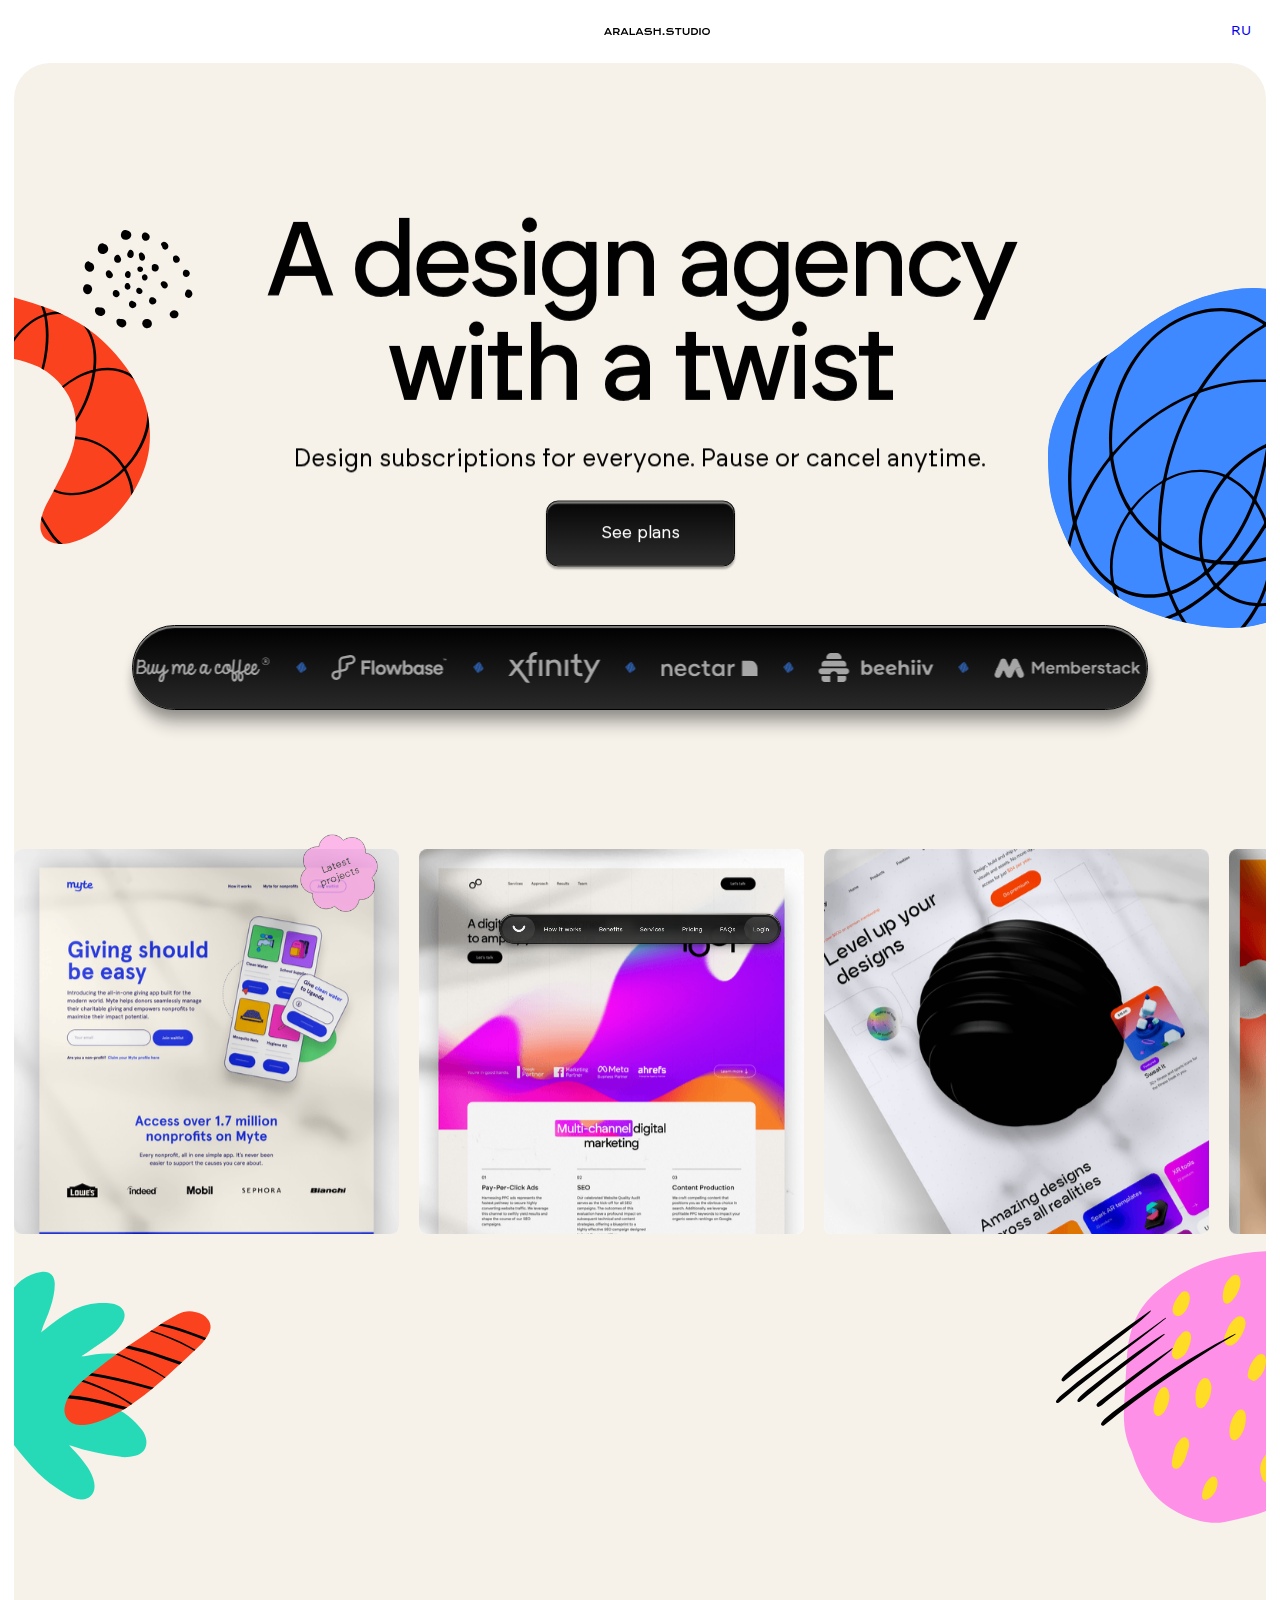
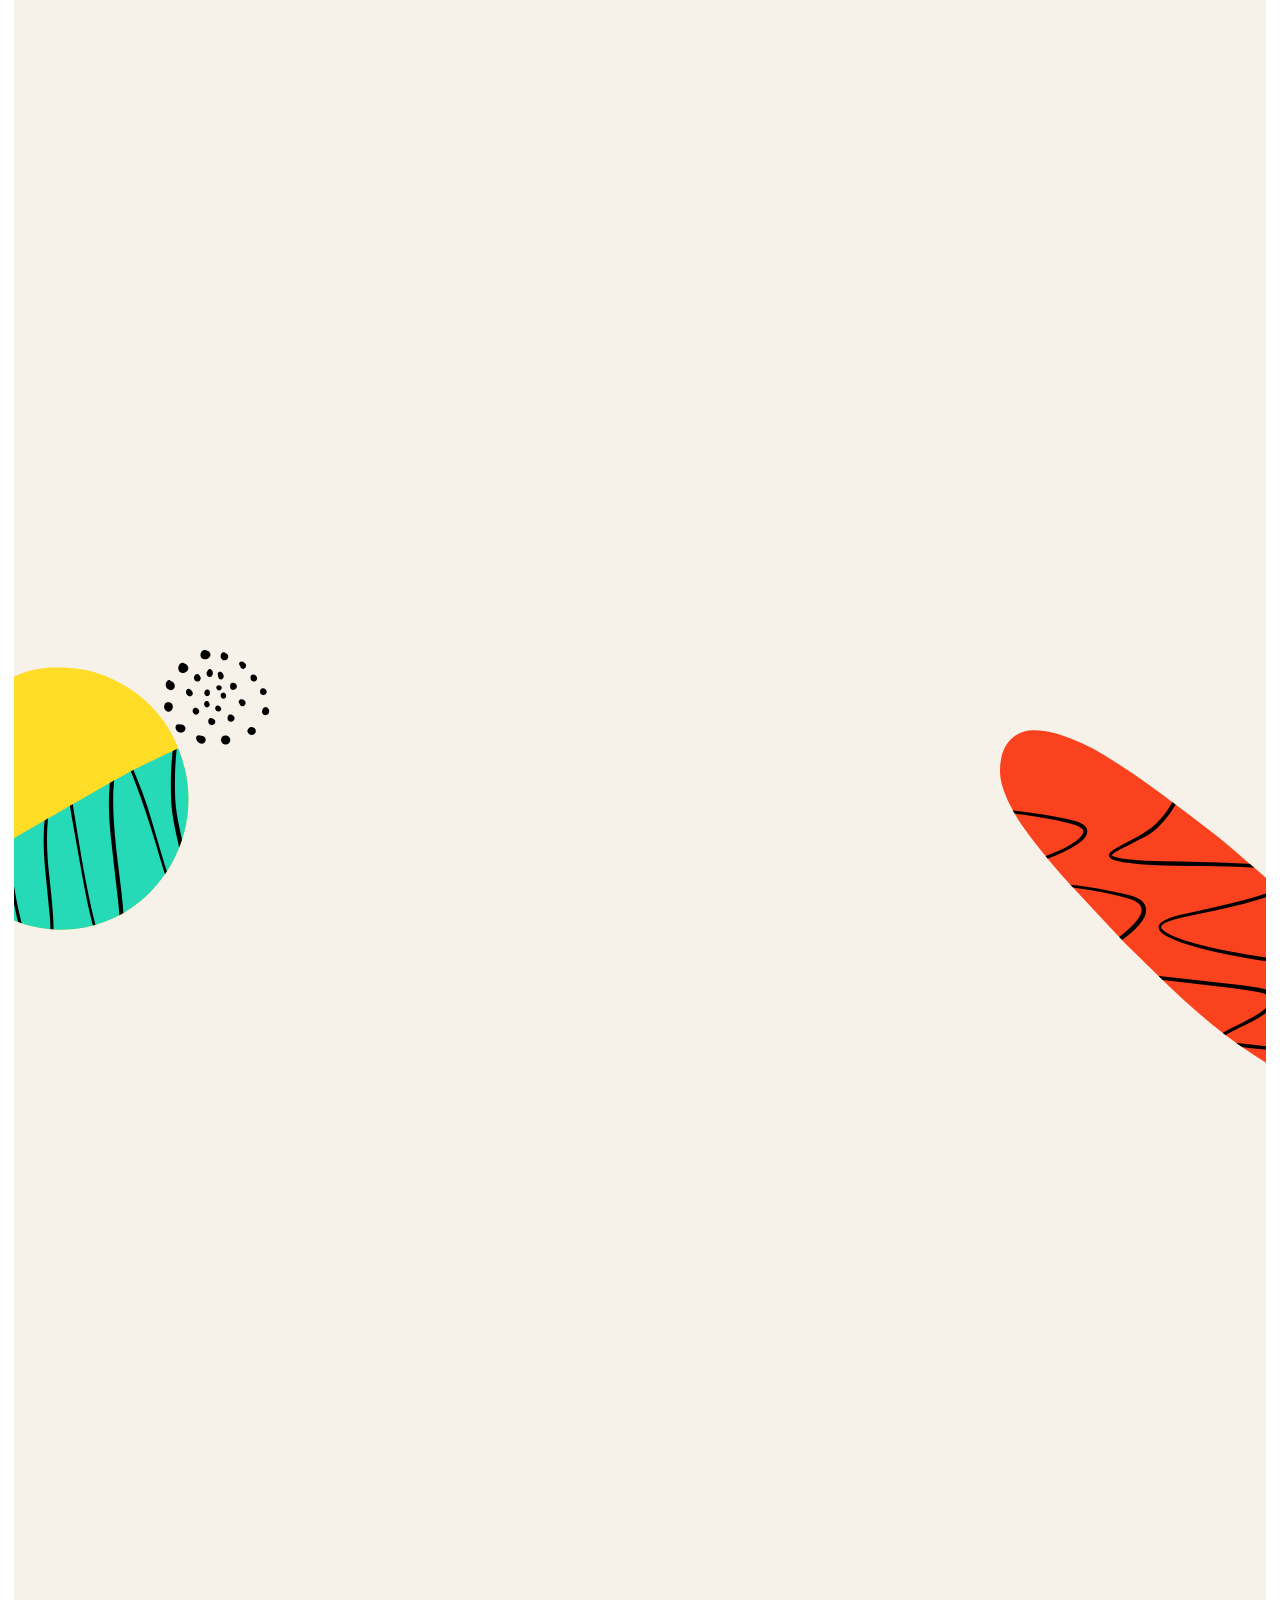
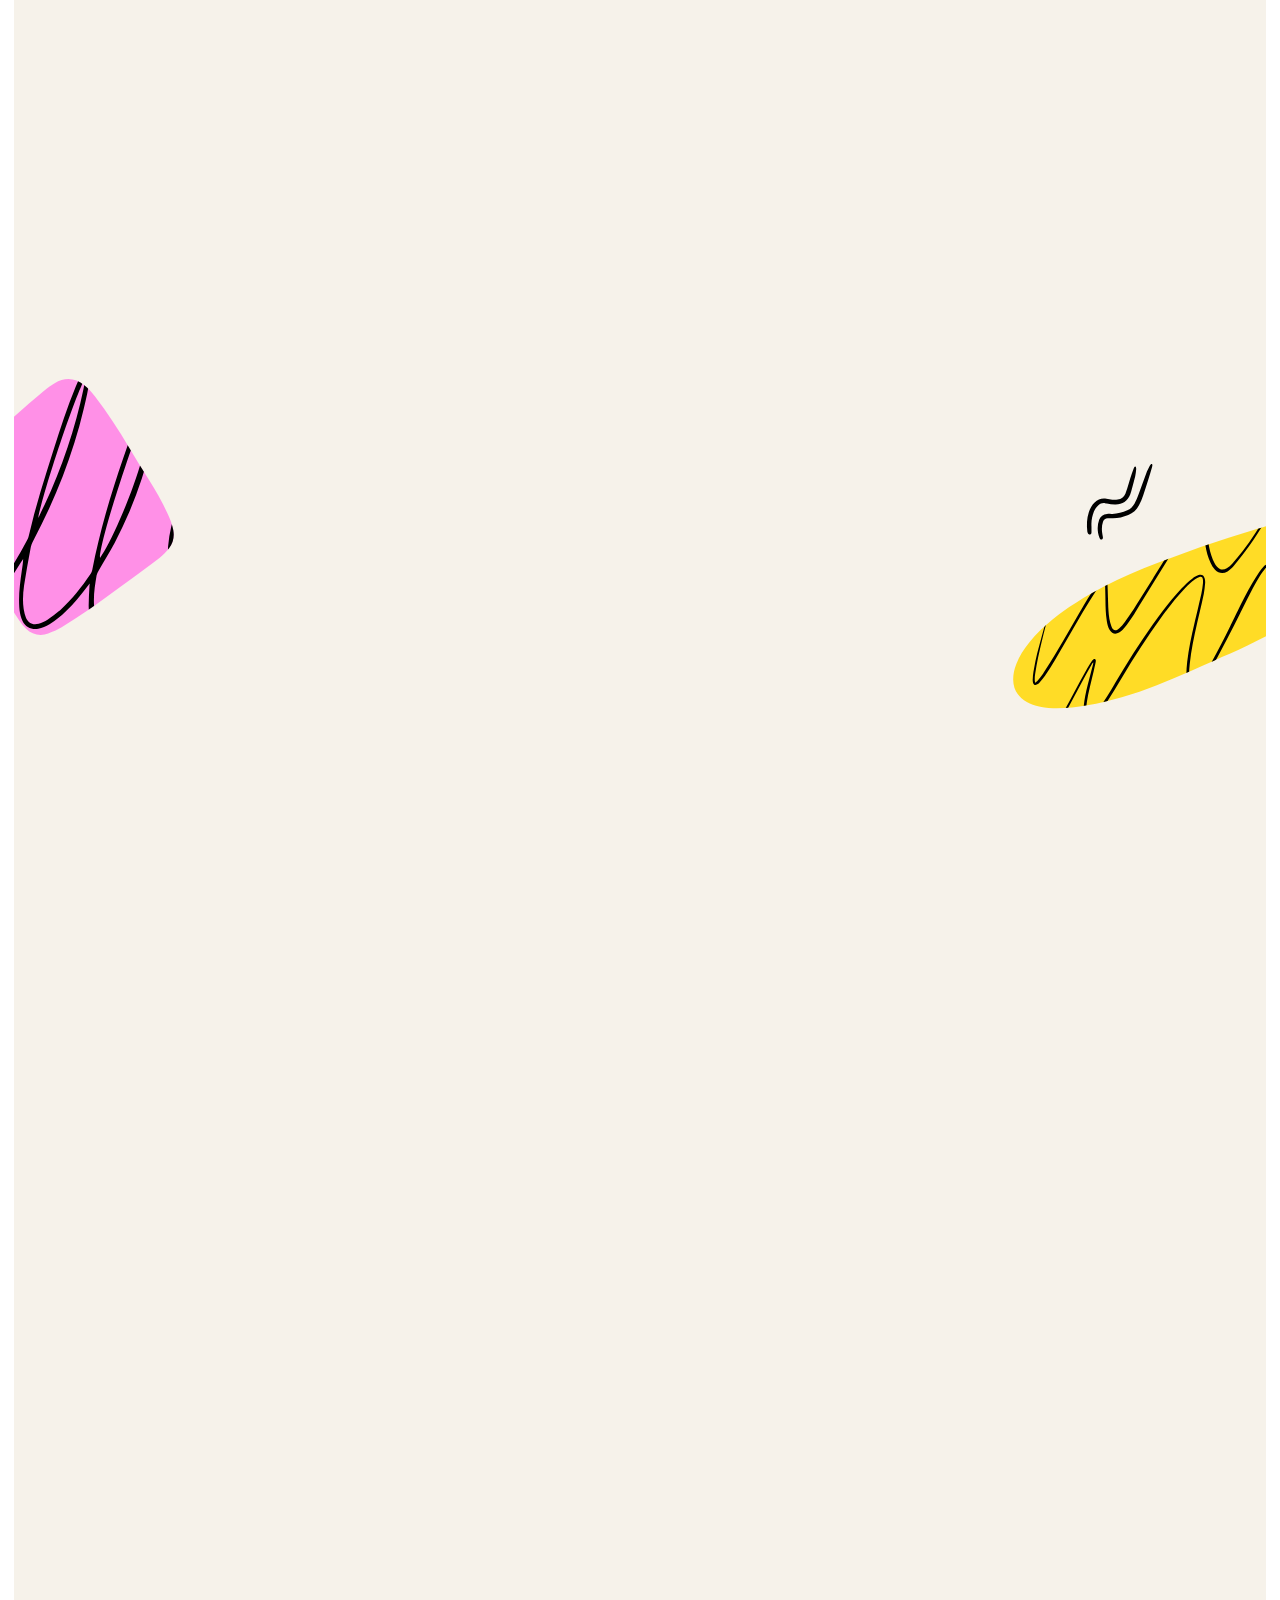
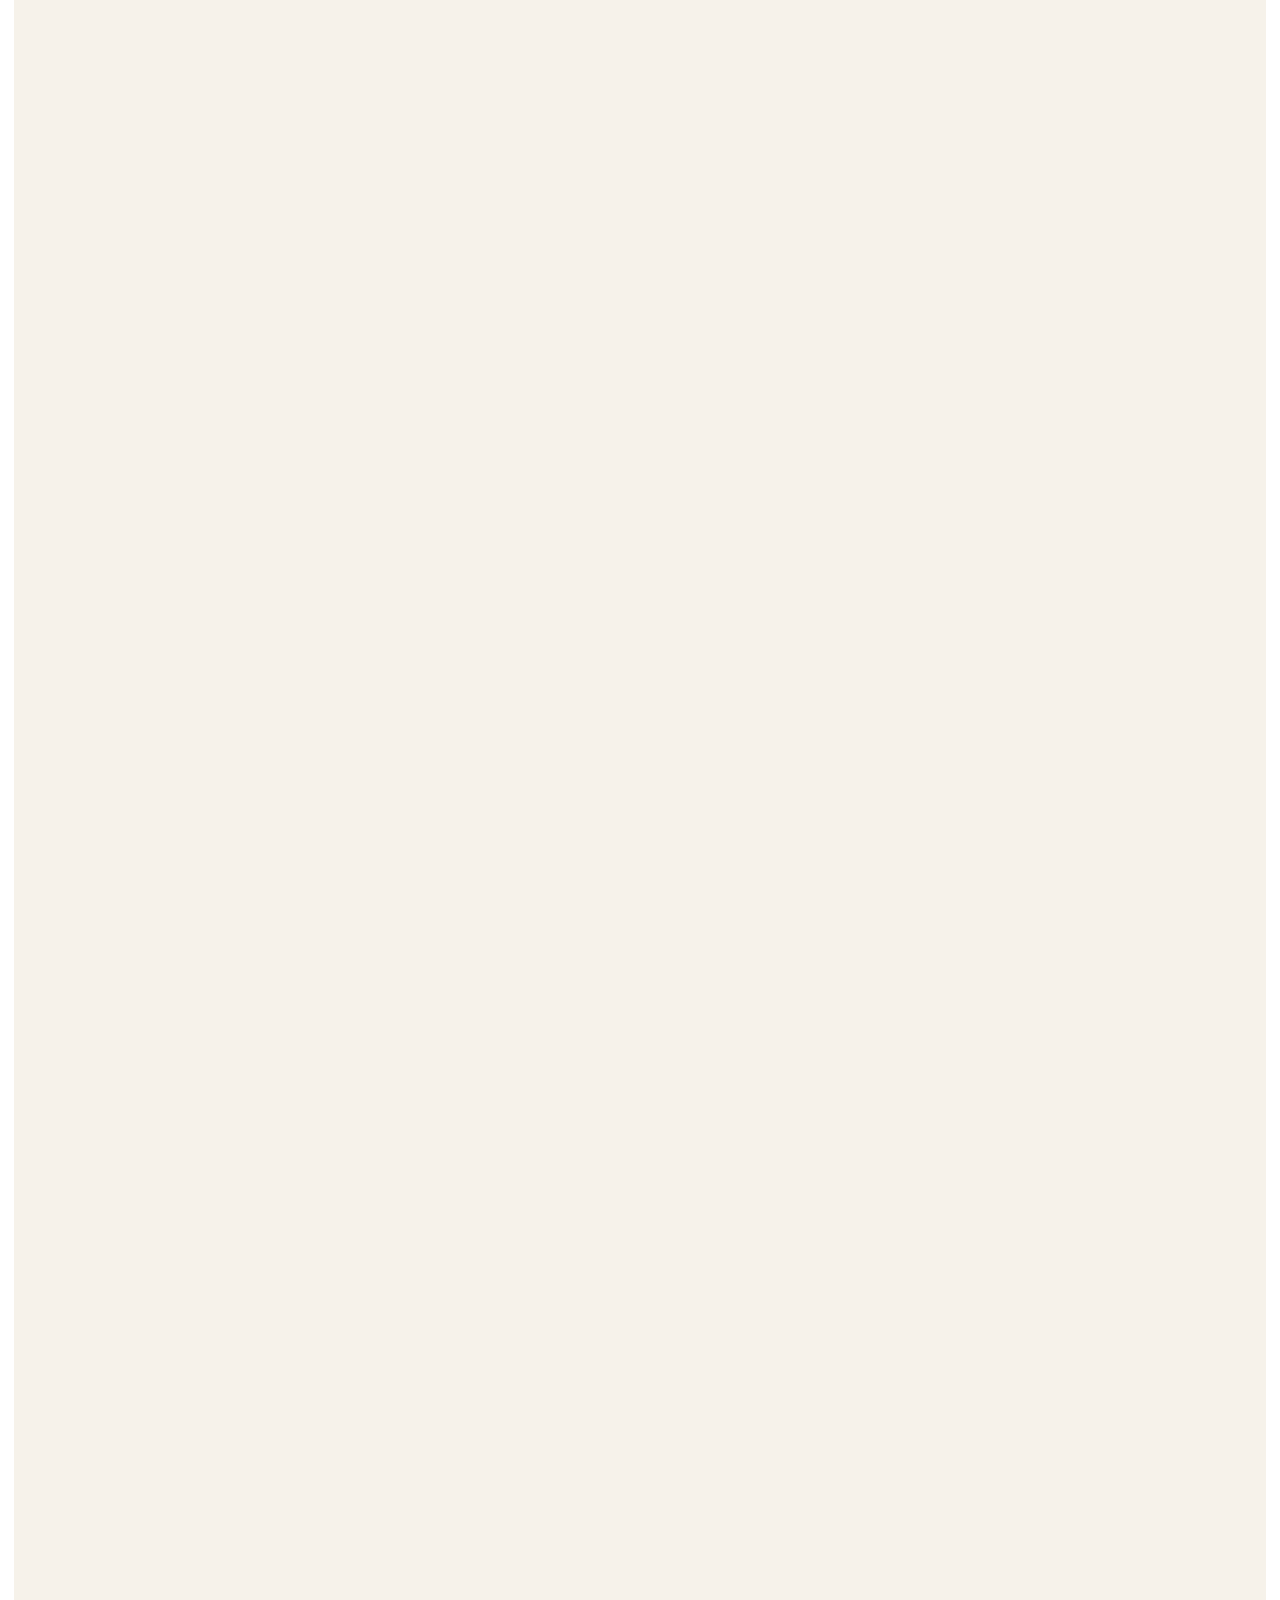
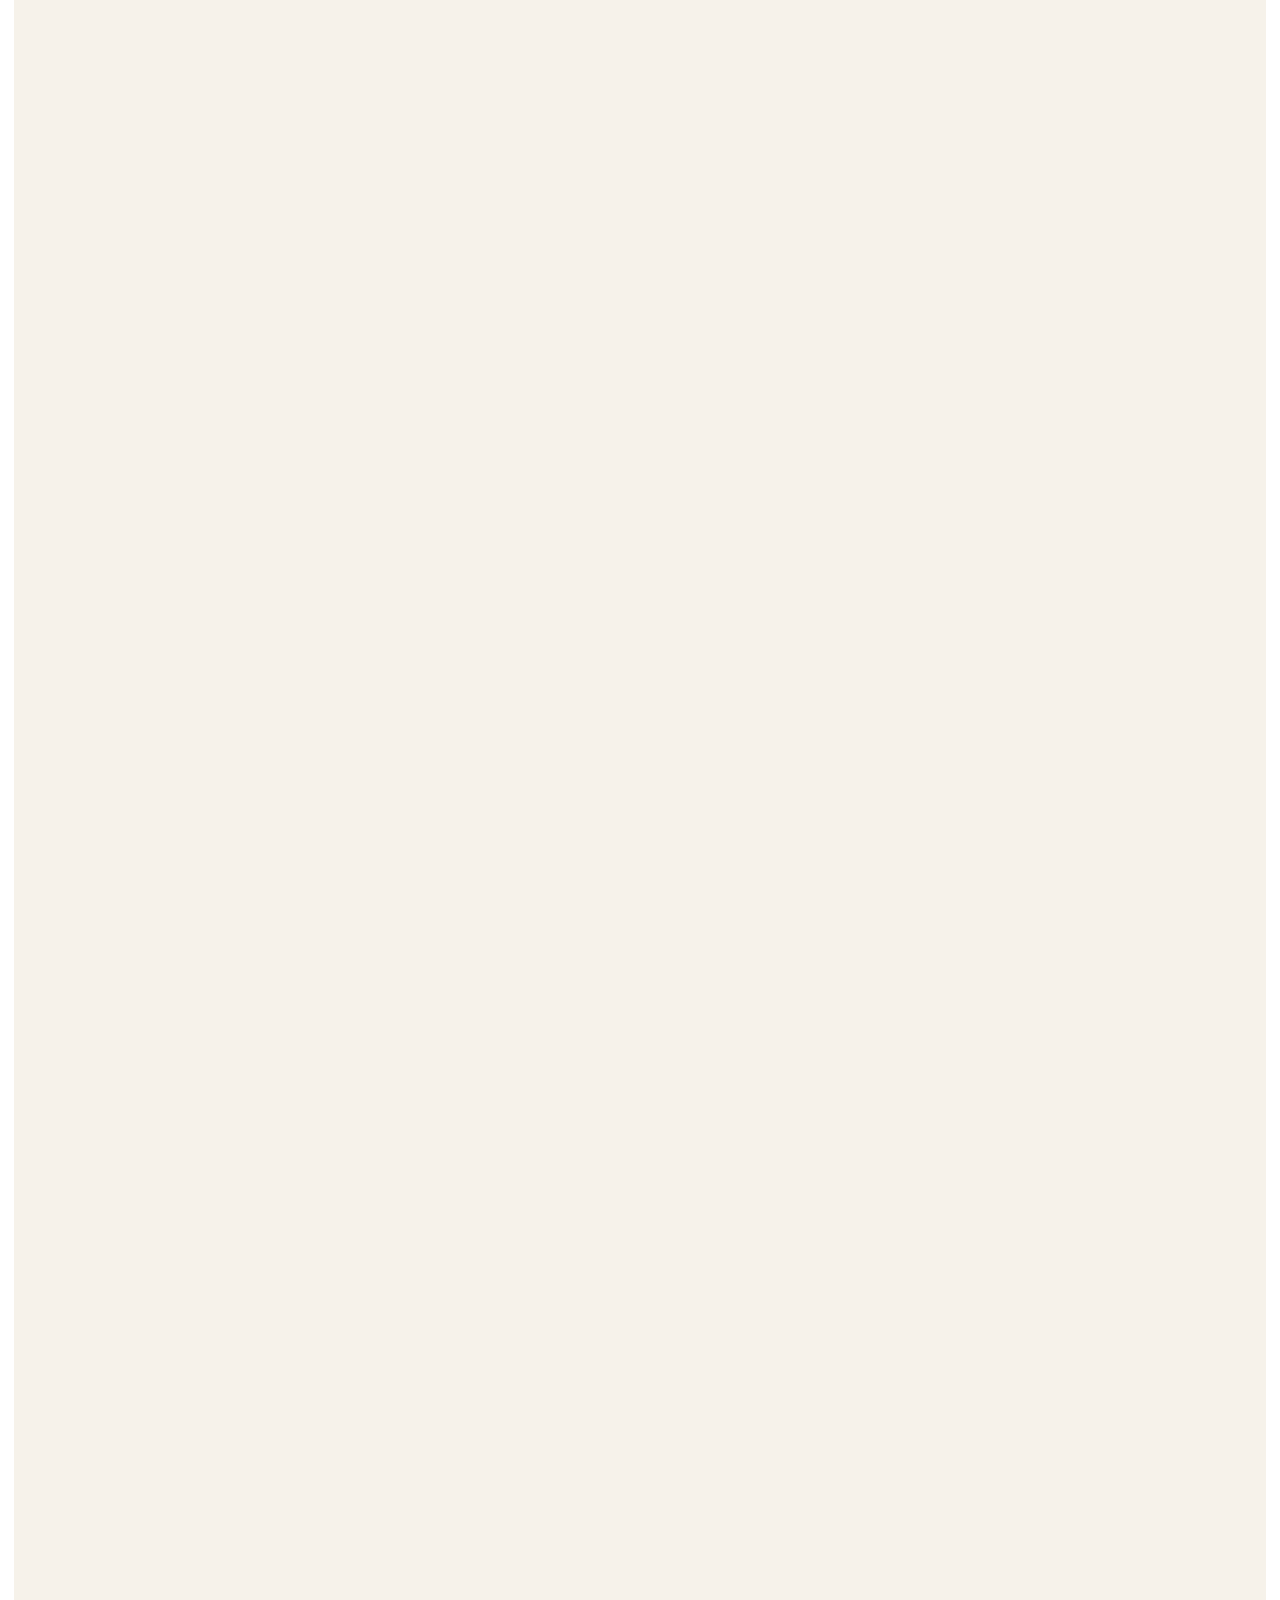
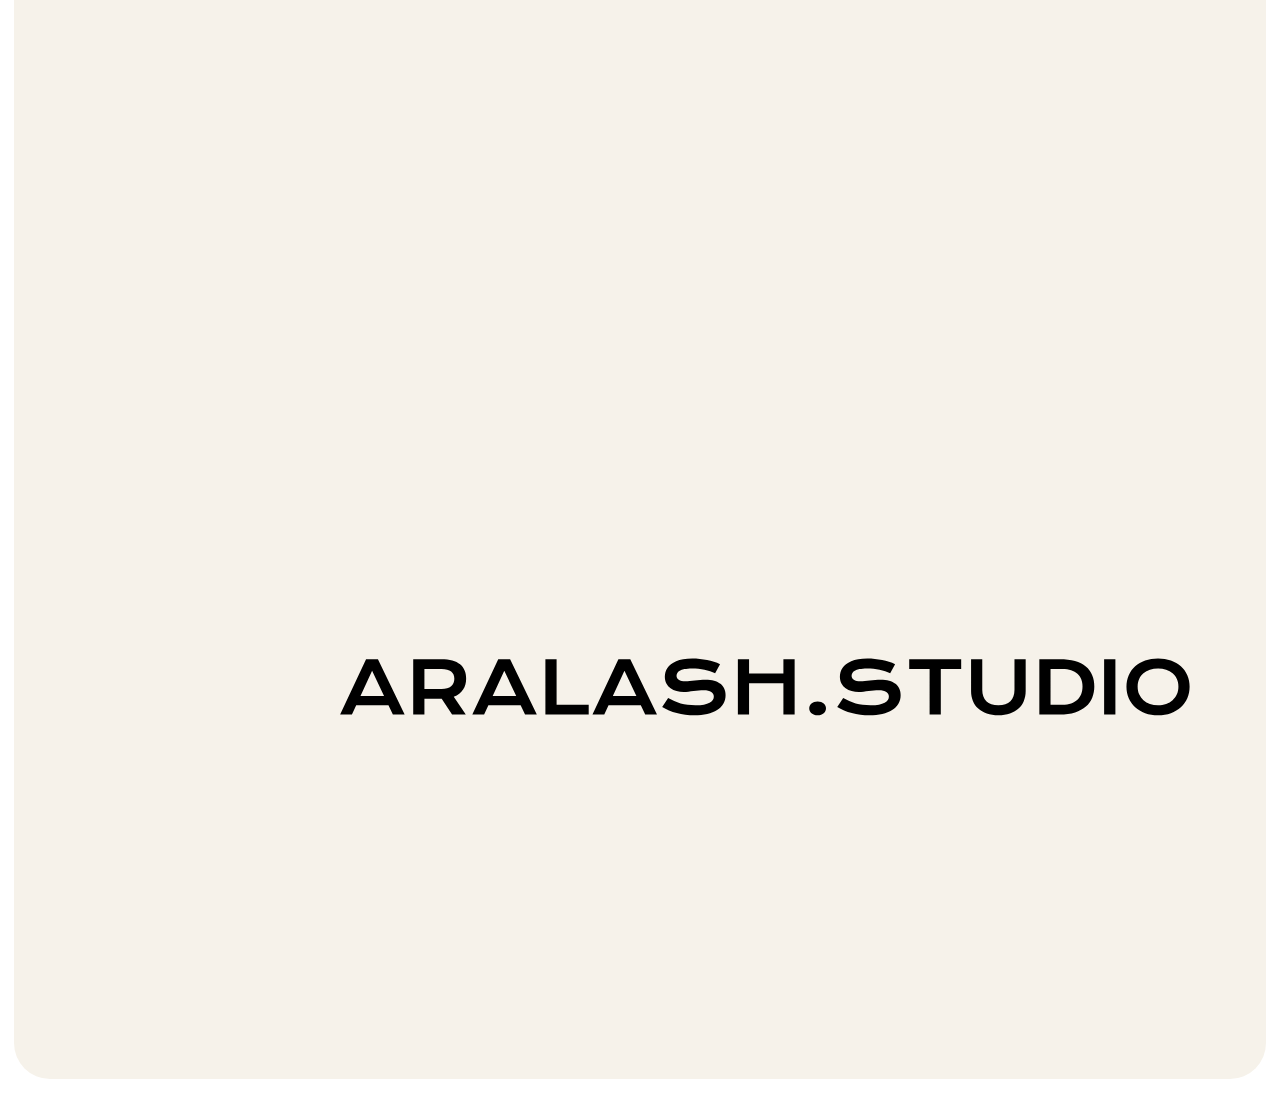
==== index.htm @ 88faecb3 "first commit" ====
﻿<!DOCTYPE html><!-- Last Published: Mon May 06 2024 17:20:41 GMT+0000 (Coordinated Universal Time) -->
<html data-wf-domain="" data-wf-page="65da23fdb371c78225345308" data-wf-site="5837424ae11409586f837994">

<head>
  <meta charset="utf-8">
  <title>Aralash.studio - Design as a Subscription</title>
  <meta content="The #1 design subscription service for agencies, startups, and entrepreneurs." name="description">
  <meta content="Aralash.studio - Unlimited Design &amp; Revisions" property="og:title">
  <meta content="The #1 unlimited product design subscription service for agencies, startups, and entrepreneurs."
    property="og:description">
  <meta
    content="https://assets-global.website-files.com/5837424ae11409586f837994/61202d82c8b80c726b521a34_Frame%2012.png"
    property="og:image">
  <meta content="Aralash.studio - Unlimited Design &amp; Revisions" property="twitter:title">
  <meta content="The #1 unlimited product design subscription service for agencies, startups, and entrepreneurs."
    property="twitter:description">
  <meta
    content="https://assets-global.website-files.com/5837424ae11409586f837994/61202d82c8b80c726b521a34_Frame%2012.png"
    property="twitter:image">
  <meta property="og:type" content="website">
  <meta content="summary_large_image" name="twitter:card">
  <meta content="width=device-width, initial-scale=1" name="viewport">
  <link href="5837424ae11409586f837994/css/designjoy.8a0095801.min.css" rel="stylesheet" type="text/css">
  <script
    type="text/javascript">!function (o, c) { var n = c.documentElement, t = " w-mod-"; n.className += t + "js", ("ontouchstart" in o || o.DocumentTouch && c instanceof DocumentTouch) && (n.className += t + "touch") }(window, document);</script>
  <link href="5837424ae11409586f837994/5e2fb217d4837e75854462c9_Small.png" rel="shortcut icon" type="image/x-icon">
  <link href="5837424ae11409586f837994/5e2fb219ca409a4a31ab607d_large.png" rel="apple-touch-icon">

  <script
    type="text/javascript">window.dataLayer = window.dataLayer || []; function gtag() { dataLayer.push(arguments); } gtag('js', new Date()); gtag('config', 'UA-74383838-1', { 'anonymize_ip': false });</script>
  <!-- Finsweet Cookie Consent -->
  <script async="" src="npm/%40finsweet/cookie-consent%401/fs-cc.js" fs-cc-mode="opt-in"></script>

  <!-- Please go to https://cookie-consent.finsweet.com/ for full setup instructions -->





  <style>
    .class-name {
      -webkit-appearance: none;
      -moz-appearance: none;
      appearance: none;
    }
  </style>



  <!-- Memberstack -->
  <script src="static/memberstack.js" data-memberstack-id="3975ff834033ff0cc12c91f6a288ec41"></script>





 

  <style>
    body {
      overflow-x: hidden;
    }
  </style>


  <script src="ajax/libs/jquery/2.1.4/jquery.min.js"></script>


  <script>

    $.noConflict();
    jQuery(document).ready(function ($) {
      $.typer.options.highlightColor = 'rgba(9,127,255,100)';
      $.typer.options.typerOrder = 'sequential';
      $('[data-typer-targets]').typer();


    });

  </script>

  <link href="assets/external/widget.css" rel="stylesheet">
  <script src="assets/external/widget.js" type="text/javascript"></script>
  <!-- Calendly link widget end -->


</head>

<body class="body">
  <div class="floating-nav">
    <div class="div-block-17">
      <div data-animation="default" class="navbar-2 w-nav" data-easing2="ease" data-easing="ease" data-collapse="medium"
        style="opacity:0" data-w-id="0666e8b8-d79e-edc1-51e9-c5e487526a92" role="banner" data-duration="400">
        <nav role="navigation" class="nav-menu-2 w-nav-menu"><a href="#hero"
            class="floating-nav__link arrow w-nav-link"></a><a href="#hiw" class="floating-nav__link w-nav-link">How it
            works</a><a href="#benefits" class="floating-nav__link w-nav-link">Benefits</a><a href="#services"
            class="floating-nav__link w-nav-link">Services</a><a href="#plans"
            class="floating-nav__link w-nav-link">Pricing</a><a href="#faq"
            class="floating-nav__link w-nav-link">FAQs</a><a
            href="https://billing.stripe.com/p/login/14keXT4Qa8wh5k4dQQ" ms-hide-element="true"
            class="floating-nav__link login w-nav-link">Login</a></nav>
        <div class="w-nav-button">
          <div class="w-icon-nav-menu"></div>
        </div>
      </div>
    </div>
  </div>
  <div class="top-nav"><a href="#" class="nav__logo-wrapper w-inline-block">
      <div data-w-id="ef0dce1b-82c1-bc77-712b-47900aaaa1ab" data-is-ix2-target="1" class="lottie-animation-4"
        data-animation-type="lottie"
        data-src="https://assets-global.website-files.com/5837424ae11409586f837994/65df60bd9c030c56a272ea68_Comp%201%20(1).json"
        data-loop="0" data-direction="1" data-autoplay="0" data-renderer="svg"
        data-default-duration="0.8341674668578307" data-duration="0"></div><img
        src="5837424ae11409586f837994/660b1df31b8f4a633f003957_Group%201171274458.svg" loading="lazy" alt=""
        class="image-84">
    </a>  <a class="lang" href="/index_ru.htm">RU</a></div>
  <div class="site-wrapper">
    <div class="inner-frame">
      <div id="hero" class="hero">
        <div class="container">
          <div class="hero__wrapper">
            <h1 data-w-id="8d8766e3-2749-093c-6cdd-8c088828d5f8" style="opacity:0" class="heading-5">A design agency
              with a twist</h1>
            <p data-w-id="c50a6184-8e34-64d9-e902-7e44828e6215" style="opacity:0" class="inline">Design subscriptions
              for everyone. <span class="text-span-2">Pause or cancel anytime.</span></p>
            <div class="button__wrapper"><a href="#plans" data-w-id="c6288447-6c4a-d637-39e8-3980fec408ae"
                style="opacity:0" class="button w-inline-block">
                <div>See plans</div>
              </a></div>
            <div data-w-id="f8b46005-0252-910f-0790-c51ccade384b" style="opacity:0" class="available-component">
              <div class="lottie-animation" data-w-id="316837f8-528a-b56f-48e4-3137d46769ff"
                data-animation-type="lottie"
                data-src="https://assets-global.website-files.com/5837424ae11409586f837994/65dcbd9d163b3fb9f534e99d_8C5oW45T3h.json"
                data-loop="1" data-direction="1" data-autoplay="1" data-is-ix2-target="0" data-renderer="svg"
                data-default-duration="1.8333333333333333" data-duration="1.8333333333333333"></div>
              <p class="small-print">Available now</p>
            </div>
          </div>
        </div><img src="5837424ae11409586f837994/65da64662ed568152b486d2d_25.svg" loading="lazy"
          data-w-id="b6b533bd-6d39-1760-75b0-7dddde4807d0" alt="" class="hero__shape-1"><img
          src="5837424ae11409586f837994/65da646706ce29b68e68850c_Group%2075.svg" loading="lazy"
          data-w-id="7cf09021-c425-283c-6217-b3640a03411f" alt="" class="hero__shape-2">
        <div class="section--logo-marquee">
          <div data-w-id="0019d883-cf8f-a8a3-c6d3-ee9730fe4092"
            style="-webkit-transform:translate3d(0, 0, 0) scale3d(0.4, 1, 1) rotateX(0) rotateY(0) rotateZ(0) skew(0, 0);-moz-transform:translate3d(0, 0, 0) scale3d(0.4, 1, 1) rotateX(0) rotateY(0) rotateZ(0) skew(0, 0);-ms-transform:translate3d(0, 0, 0) scale3d(0.4, 1, 1) rotateX(0) rotateY(0) rotateZ(0) skew(0, 0);transform:translate3d(0, 0, 0) scale3d(0.4, 1, 1) rotateX(0) rotateY(0) rotateZ(0) skew(0, 0)"
            class="logo-marquee__wrapper">
            <div data-w-id="1c419609-fde0-97b9-4ccc-0ee1e9d92489" style="opacity:0" class="marquee__inner">
              <div class="marquee__element">
                <div class="marquee__logo"><img
                    src="5837424ae11409586f837994/6626d7452804ebdcd7973f3a_bmc-brand-logo%201.svg" loading="lazy" alt=""
                    class="astro"></div><img src="5837424ae11409586f837994/65dbefb4433c528b462fbcba_60.svg"
                  loading="lazy" alt="" class="image-69">
                <div class="marquee__logo"><img
                    src="5837424ae11409586f837994/6203171c4b8b7f1141d61aaf_6165e962d62dea1088533161_Dark%20Logo%20SVG%201.svg"
                    loading="lazy" alt="" class="flowbase"></div><img
                  src="5837424ae11409586f837994/65dbefb4433c528b462fbcba_60.svg" loading="lazy" alt="" class="image-69">
                <div class="marquee__logo"><img src="5837424ae11409586f837994/6203180d8e14605fb2d2c003_Vector.svg"
                    loading="lazy" alt="" class="xfinity"></div><img
                  src="5837424ae11409586f837994/65dbefb4433c528b462fbcba_60.svg" loading="lazy" alt="" class="image-69">
                <div class="marquee__logo"><img
                    src="5837424ae11409586f837994/620c0b65ac9e342dcd34db83_Nectar-sleep-logo-vector%201.svg"
                    loading="lazy" alt="" class="nector"></div><img
                  src="5837424ae11409586f837994/65dbefb4433c528b462fbcba_60.svg" loading="lazy" alt="" class="image-69">
                <div class="marquee__logo"><img src="5837424ae11409586f837994/6626d74575b15cd43fe731a0_Beehiiv%201.svg"
                    loading="lazy" alt="" class="domatron"></div><img
                  src="5837424ae11409586f837994/65dbefb4433c528b462fbcba_60.svg" loading="lazy" alt="" class="image-69">
                <div class="marquee__logo"><img
                    src="5837424ae11409586f837994/6203171c4b8b7ffb52d61aad_61424b89af08bc0dda064aad_Frame%2051%201.svg"
                    loading="lazy" alt="" class="memberstack"></div><img
                  src="5837424ae11409586f837994/65dbefb4433c528b462fbcba_60.svg" loading="lazy" alt="" class="image-69">
                <div class="marquee__logo"><img
                    src="5837424ae11409586f837994/6203171c4b8b7f102ad61aab_5e1c980f4b6c084724851ee1_cometchat%201%201.svg"
                    loading="lazy" alt="" class="cometchat"></div><img
                  src="5837424ae11409586f837994/65dbefb4433c528b462fbcba_60.svg" loading="lazy" alt="" class="image-69">
              </div>
              <div class="marquee__element">
                <div class="marquee__logo"><img
                    src="5837424ae11409586f837994/6626d7452804ebdcd7973f3a_bmc-brand-logo%201.svg" loading="lazy" alt=""
                    class="astro"></div><img src="5837424ae11409586f837994/65dbefb4433c528b462fbcba_60.svg"
                  loading="lazy" alt="" class="image-69">
                <div class="marquee__logo"><img
                    src="5837424ae11409586f837994/6203171c4b8b7f1141d61aaf_6165e962d62dea1088533161_Dark%20Logo%20SVG%201.svg"
                    loading="lazy" alt="" class="flowbase"></div><img
                  src="5837424ae11409586f837994/65dbefb4433c528b462fbcba_60.svg" loading="lazy" alt="" class="image-69">
                <div class="marquee__logo"><img src="5837424ae11409586f837994/6203180d8e14605fb2d2c003_Vector.svg"
                    loading="lazy" alt="" class="xfinity"></div><img
                  src="5837424ae11409586f837994/65dbefb4433c528b462fbcba_60.svg" loading="lazy" alt="" class="image-69">
                <div class="marquee__logo"><img
                    src="5837424ae11409586f837994/620c0b65ac9e342dcd34db83_Nectar-sleep-logo-vector%201.svg"
                    loading="lazy" alt="" class="nector"></div><img
                  src="5837424ae11409586f837994/65dbefb4433c528b462fbcba_60.svg" loading="lazy" alt="" class="image-69">
                <div class="marquee__logo"><img src="5837424ae11409586f837994/6626d74575b15cd43fe731a0_Beehiiv%201.svg"
                    loading="lazy" alt="" class="domatron"></div><img
                  src="5837424ae11409586f837994/65dbefb4433c528b462fbcba_60.svg" loading="lazy" alt="" class="image-69">
                <div class="marquee__logo"><img
                    src="5837424ae11409586f837994/6203171c4b8b7ffb52d61aad_61424b89af08bc0dda064aad_Frame%2051%201.svg"
                    loading="lazy" alt="" class="memberstack"></div><img
                  src="5837424ae11409586f837994/65dbefb4433c528b462fbcba_60.svg" loading="lazy" alt="" class="image-69">
                <div class="marquee__logo"><img
                    src="5837424ae11409586f837994/6203171c4b8b7f102ad61aab_5e1c980f4b6c084724851ee1_cometchat%201%201.svg"
                    loading="lazy" alt="" class="cometchat"></div><img
                  src="5837424ae11409586f837994/65dbefb4433c528b462fbcba_60.svg" loading="lazy" alt="" class="image-69">
              </div>
            </div>
          </div>
        </div>
      </div>
      <div data-w-id="c75706e2-332b-24fb-e490-08229aecd2b1" class="hero__work-slider">
        <div data-w-id="53a157e5-c975-466d-d53f-cd606895d10f" style="opacity:0" class="latest-projects__wrapper"><img
            src="5837424ae11409586f837994/65da6378a1ebd53e3cbf8aca_Vector.svg" loading="lazy"
            data-w-id="8ff12bfd-4380-553d-a03a-c5c27e18fd45" alt="" class="hero-badge">
          <div class="badge__text">Latest<br>projects</div>
        </div>
        <div data-w-id="c75706e2-332b-24fb-e490-08229aecd2b2" style="opacity:0" class="hero__images-wrapper">
          <div class="hero__image-wrapper"><img src="5837424ae11409586f837994/65de8249d707f08552102caa_Frame%202348.png"
              loading="lazy" sizes="(max-width: 767px) 250px, 385px"
              srcset="5837424ae11409586f837994/65de8249d707f08552102caa_Frame%202348-p-500.png 500w, 5837424ae11409586f837994/65de8249d707f08552102caa_Frame%202348-p-800.png 800w, 5837424ae11409586f837994/65de8249d707f08552102caa_Frame%202348.png 1064w"
              alt="" class="image-fill"></div>
          <div class="hero__image-wrapper"><img src="5837424ae11409586f837994/65de9d1cea9fe43024b32476_Frame%202341.png"
              loading="lazy" sizes="(max-width: 767px) 250px, 385px"
              srcset="5837424ae11409586f837994/65de9d1cea9fe43024b32476_Frame%202341-p-500.png 500w, 5837424ae11409586f837994/65de9d1cea9fe43024b32476_Frame%202341-p-800.png 800w, 5837424ae11409586f837994/65de9d1cea9fe43024b32476_Frame%202341.png 1064w"
              alt="" class="image-fill"></div>
          <div class="hero__image-wrapper"><img src="5837424ae11409586f837994/65de8050eb3235ff3f5a61ce_Frame%202343.png"
              loading="lazy" sizes="(max-width: 767px) 250px, 385px"
              srcset="5837424ae11409586f837994/65de8050eb3235ff3f5a61ce_Frame%202343-p-500.png 500w, 5837424ae11409586f837994/65de8050eb3235ff3f5a61ce_Frame%202343-p-800.png 800w, 5837424ae11409586f837994/65de8050eb3235ff3f5a61ce_Frame%202343.png 1064w"
              alt="" class="image-fill"></div>
          <div class="hero__image-wrapper"><img src="5837424ae11409586f837994/65de85206e70f69fe7d42321_Frame%202346.png"
              loading="lazy" sizes="(max-width: 767px) 250px, 385px"
              srcset="5837424ae11409586f837994/65de85206e70f69fe7d42321_Frame%202346-p-500.png 500w, 5837424ae11409586f837994/65de85206e70f69fe7d42321_Frame%202346-p-800.png 800w, 5837424ae11409586f837994/65de85206e70f69fe7d42321_Frame%202346.png 1064w"
              alt="" class="image-fill"></div>
          <div class="hero__image-wrapper"><img src="5837424ae11409586f837994/65de82a7bf5974f6e26a0cc6_Frame%202349.png"
              loading="lazy" sizes="(max-width: 767px) 250px, 385px"
              srcset="5837424ae11409586f837994/65de82a7bf5974f6e26a0cc6_Frame%202349-p-500.png 500w, 5837424ae11409586f837994/65de82a7bf5974f6e26a0cc6_Frame%202349-p-800.png 800w, 5837424ae11409586f837994/65de82a7bf5974f6e26a0cc6_Frame%202349.png 1064w"
              alt="" class="image-fill"></div>
        </div>
      </div>
      <div id="hiw" class="hiw">
        <div class="container">
          <div data-w-id="283826cb-a957-8f8e-c810-93559e98a816" style="opacity:0" class="hiw__wrapper">
            <h2 class="hiw-heading">We didn’t reinvent the wheel. Just design.</h2>
            <p class="hiw__sub">Design as you know it is out the door. Design as you want it just arrived.</p>
          </div>
          <div class="w-layout-grid grid">
            <div id="w-node-_4d1357d3-311e-f62e-4900-aa7c1e085e49-25345308"
              data-w-id="4d1357d3-311e-f62e-4900-aa7c1e085e49" style="opacity:0" class="hiw__column">
              <div class="hiw__icon-wrapper subscrobe">
                <div class="arrows" data-w-id="6bec910e-5701-0711-8bae-6915e2385242" data-animation-type="lottie"
                  data-src="https://assets-global.website-files.com/5837424ae11409586f837994/65de7682bf60c6a6b7ddbe5b_Animation%20-%201709078107438.json"
                  data-loop="1" data-direction="1" data-autoplay="1" data-is-ix2-target="0" data-renderer="svg"
                  data-default-duration="2.7" data-duration="0"></div>
              </div>
              <p class="p-small">Subscribe to a plan &amp; request as many designs as you’d like.</p>
            </div>
            <div id="w-node-_73d92408-3dab-587e-0b05-17dcbbe15620-25345308"
              data-w-id="73d92408-3dab-587e-0b05-17dcbbe15620" style="opacity:0" class="hiw__column">
              <div class="hiw__icon-wrapper folder">
                <div class="lottie-animation-2" data-w-id="0ba5e2ac-eb5c-3ac2-fa81-2f6558a3fcce"
                  data-animation-type="lottie"
                  data-src="https://assets-global.website-files.com/5837424ae11409586f837994/65de7aab8fc2f24ac753b3fa_qjUFzKKtCP.json"
                  data-loop="1" data-direction="1" data-autoplay="1" data-is-ix2-target="0" data-renderer="svg"
                  data-default-duration="3.3666666666666667" data-duration="0"></div>
              </div>
              <p class="p-small">Receive your design within two business days on average.</p>
            </div>
            <div id="w-node-_6d922881-bfff-0987-da98-c889636cd530-25345308"
              data-w-id="6d922881-bfff-0987-da98-c889636cd530" style="opacity:0" class="hiw__column">
              <div class="hiw__icon-wrapper thum">
                <div class="lottie-animation-3" data-w-id="386b46d3-b9a9-cafd-ce41-01c643b61282"
                  data-animation-type="lottie"
                  data-src="https://assets-global.website-files.com/5837424ae11409586f837994/65de7bef199fcae74c186bfc_zrECMo2QK3.json"
                  data-loop="1" data-direction="1" data-autoplay="1" data-is-ix2-target="0" data-renderer="svg"
                  data-default-duration="1.2" data-duration="0"></div>
              </div>
              <p class="p-small revise">We&#x27;ll revise the designs until you&#x27;re 100% satisfied.</p>
            </div>
          </div>
          <div class="button__wrapper m-t-40"><a href="#plans" data-w-id="372e554a-cdb5-8116-3563-710a220123cb"
              style="opacity:0" class="button w-inline-block">
              <div class="text-block-2">See plans</div>
            </a></div>
        </div><img src="5837424ae11409586f837994/65dd2283937c19061858f77d_Group%2076.svg" loading="lazy" alt=""
          class="image-70"><img src="5837424ae11409586f837994/65dd230f503738ef5ddfd8ee_Group%2077.svg" loading="lazy"
          alt="" class="image-71">
      </div>
      <div class="quote">
        <div class="container">
          <div class="quote__wrapper">
            <p data-w-id="0e559500-5a3b-0500-4937-9b4e21e6772a" style="opacity:0" class="fine-print m-b-32">They said it
              best</p>
            <h3 data-w-id="c7671f67-0ba2-d65f-efc4-3f7c80538fa9" style="opacity:0" class="heading">“Aralash.studio shows that
              they know the art of subtlety.”</h3><img
              src="5837424ae11409586f837994/65dd4dae1c85fee7c339650a_Webflow_logo_2023%20%281%29%201.svg" loading="lazy"
              style="opacity:0" data-w-id="dce422c8-3e57-9389-2f68-97299aaf05ef" alt="" class="webflow">
          </div><img src="5837424ae11409586f837994/65dd4e1e93fb91fc0107e0c9_divider.svg" loading="lazy"
            style="opacity:0" data-w-id="741bb0e6-c722-48ce-468d-9580a6bdbd41" alt="" class="divider">
          <div data-w-id="a073f829-7d26-695a-119d-b9d3776cc833" style="opacity:0" class="bb__wrapper">
            <h2 class="hiw-heading better">It’s “you’ll never go back” better</h2>
            <p class="bb__sub _5">Aralash.studio replaces unreliable freelancers and expensive agencies for one flat monthly
              fee, with designs delivered so fast that it will blow your mind.</p>
            <div class="button__wrapper m-t-40"><a href="#plans" data-w-id="a05c7733-b67c-8898-cf35-c0588ba9648d"
                style="opacity:0" class="button w-inline-block">
                <div>See plans</div>
              </a></div>
          </div>
          <div class="div-block-25">
            <div data-w-id="e1335146-f762-6ea5-a1a7-beb0ed54e0db" style="opacity:0" class="div-block-26">
              <div>
                <h5 class="max">“Design is everything, and these guys have nailed it.”</h5>
              </div>
              <div class="div-block-27">
                <div>
                  <div class="text-block-3">Kevin O&#x27;Leary<br>Shark Tank</div>
                </div><img src="5837424ae11409586f837994/65df9aa39778a31709164f27_Group%208.png" loading="lazy"
                  sizes="(max-width: 767px) 37vw, (max-width: 991px) 38vw, 17vw"
                  srcset="5837424ae11409586f837994/65df9aa39778a31709164f27_Group%208-p-500.png 500w, 5837424ae11409586f837994/65df9aa39778a31709164f27_Group%208-p-800.png 800w, 5837424ae11409586f837994/65df9aa39778a31709164f27_Group%208.png 976w"
                  alt="" class="image-83">
              </div>
            </div>
            <div data-w-id="b6488694-a8b5-3a4d-aaba-55e1e336d53a" style="opacity:0" class="div-block-28">
              <div>
                <h5 class="heading-2">Totally async</h5>
                <p class="p-small smaller all">Don&#x27;t like meetings? We don&#x27;t either; so much so that
                  we&#x27;ve outlawed them completely.</p>
              </div>
              <div>
                <h5 class="heading-6">Manage with Trello</h5>
                <p class="p-small smaller all">Manage your design board using Trello. View active, queued and completed
                  tasks with ease.</p>
              </div>
              <div>
                <h5 class="heading-7">Invite your team</h5>
                <p class="p-small smaller all">Invite your entire team, so anyone can submit requests and track their
                  progress.</p>
              </div>
            </div>
          </div>
        </div><img src="5837424ae11409586f837994/65dd4e91904faf8444688ba5_Group%2078.svg" loading="lazy" alt=""
          class="image-72"><img src="5837424ae11409586f837994/65dd4e91c235282b8aa09e65_61.svg" loading="lazy" alt=""
          class="image-73">
      </div>
      <div id="benefits" class="quote">
        <div class="container">
          <div data-w-id="d4c86736-49ca-3423-8367-b5c1feda07ac" style="opacity:0" class="bb__wrapper"><img
              src="5837424ae11409586f837994/65dd4e1e93fb91fc0107e0c9_divider.svg" loading="lazy" style="opacity:0"
              data-w-id="838ed669-6179-4f03-b8f2-8f25cd0e637e" alt="" class="divider m-t-24">
            <h2 class="hiw-heading">Membership benefits</h2>
            <p class="bb__sub">Perks so good you&#x27;ll never need to go anywhere else for your design. Seriously.</p>
          </div>
          <div class="w-layout-grid benefits__grid">
            <div id="w-node-_406f9178-bb63-55dc-8830-1bbb7db78043-25345308"
              data-w-id="406f9178-bb63-55dc-8830-1bbb7db78043" style="opacity:0" class="hiw__column">
              <div class="hiw__icon-wrapper dashj">
                <div data-w-id="ca6b324b-cc7f-c4d2-07f7-9de40ed30e3f" data-animation-type="lottie"
                  data-src="https://assets-global.website-files.com/5837424ae11409586f837994/65de7574f0f28a7aa0155aba_Animation%20-%201709077841316.json"
                  data-loop="1" data-direction="1" data-autoplay="1" data-is-ix2-target="0" data-renderer="svg"
                  data-default-duration="4.55" data-duration="0"></div>
              </div>
              <h5 class="heading-3">Design board</h5>
              <p class="p-small smaller">Easily manage your design queue with a Trello board.</p>
            </div>
            <div id="w-node-_406f9178-bb63-55dc-8830-1bbb7db78049-25345308"
              data-w-id="406f9178-bb63-55dc-8830-1bbb7db78049" style="opacity:0" class="hiw__column">
              <div class="hiw__icon-wrapper flash">
                <div class="flash" data-w-id="082857b1-7d77-cde5-24d5-b791203ccf81" data-animation-type="lottie"
                  data-src="https://assets-global.website-files.com/5837424ae11409586f837994/65de73d50858951e0703bb06_BSsxDMKq9p.json"
                  data-loop="1" data-direction="1" data-autoplay="1" data-is-ix2-target="0" data-renderer="svg"
                  data-default-duration="3" data-duration="0"></div>
              </div>
              <h5 class="heading-3">Lightning fast delivery</h5>
              <p class="p-small smaller">Get your design one at a time in just a few days on average.</p>
            </div>
            <div id="w-node-_406f9178-bb63-55dc-8830-1bbb7db7804f-25345308"
              data-w-id="406f9178-bb63-55dc-8830-1bbb7db7804f" style="opacity:0" class="hiw__column">
              <div class="hiw__icon-wrapper fixed">
                <div data-w-id="a258deb3-5309-64b5-abd0-41bf753b10bd" data-animation-type="lottie"
                  data-src="https://assets-global.website-files.com/5837424ae11409586f837994/65de6c7ec75cbe175c93cf63_AISQbyZ7NT.json"
                  data-loop="1" data-direction="1" data-autoplay="1" data-is-ix2-target="0" data-renderer="svg"
                  data-default-duration="3" data-duration="0"></div>
              </div>
              <h5 class="heading-3">Fixed monthly rate</h5>
              <p class="p-small smaller">No surprises here! Pay the same fixed price each month.</p>
            </div>
            <div id="w-node-_85cf7c8c-535f-7dba-81cc-516f1310e120-25345308"
              data-w-id="85cf7c8c-535f-7dba-81cc-516f1310e120" style="opacity:0" class="hiw__column">
              <div class="hiw__icon-wrapper check">
                <div data-w-id="17e502d4-67ef-2568-986f-0fd5f6a6429b" data-animation-type="lottie"
                  data-src="https://assets-global.website-files.com/5837424ae11409586f837994/65de72e2feeefc6d978eb747_ZY7VLB4tmK.json"
                  data-loop="1" data-direction="1" data-autoplay="1" data-is-ix2-target="0" data-renderer="svg"
                  data-default-duration="2.0020019204587935" data-duration="0"></div>
              </div>
              <h5 class="heading-3">Top-notch quality</h5>
              <p class="p-small smaller">Insane design quality at your fingertips whenever you need it.</p>
            </div>
            <div id="w-node-ac4d681d-d0f4-b5f6-b9ea-932e2c7f05b2-25345308"
              data-w-id="ac4d681d-d0f4-b5f6-b9ea-932e2c7f05b2" style="opacity:0" class="hiw__column">
              <div class="hiw__icon-wrapper scale">
                <div data-w-id="cec64caa-3605-04a4-da07-9a2fd15c776a" data-animation-type="lottie"
                  data-src="https://assets-global.website-files.com/5837424ae11409586f837994/65de70b85bc97f4cf4fc2242_33bKsupW7K.json"
                  data-loop="1" data-direction="1" data-autoplay="1" data-is-ix2-target="0" data-renderer="svg"
                  data-default-duration="2" data-duration="0"></div>
              </div>
              <h5 class="heading-3">Flexible and scalable</h5>
              <p class="p-small smaller">Scale up or down as needed, and pause or cancel at anytime.</p>
            </div>
            <div id="w-node-_5e890574-191e-4d00-5990-96837a4ca5b1-25345308"
              data-w-id="5e890574-191e-4d00-5990-96837a4ca5b1" style="opacity:0" class="hiw__column">
              <div class="hiw__icon-wrapper finger">
                <div class="finger-lottie" data-w-id="5dcecfbb-59de-a57a-a473-ec6ad62d9f78" data-animation-type="lottie"
                  data-src="https://assets-global.website-files.com/5837424ae11409586f837994/65de7023a60ad232e331be29_OM3F5KMj7i%20(1).json"
                  data-loop="1" data-direction="1" data-autoplay="1" data-is-ix2-target="0" data-renderer="svg"
                  data-default-duration="10" data-duration="0"></div>
              </div>
              <h5 class="heading-3">Unique and all yours</h5>
              <p class="p-small smaller">Each of your designs is made especially for you and is 100% yours.</p>
            </div>
          </div>
        </div><img src="5837424ae11409586f837994/65dd6b9c8d46b505ff609cff_60.svg" loading="lazy" alt=""
          class="image-77"><img src="5837424ae11409586f837994/65dd6bfee49f0d1deada9a4d_Group%2080.svg" loading="lazy"
          alt="" class="image92">
      </div>
      <div id="services" class="scop">
        <div class="container">
          <div data-w-id="7b22239a-fd6c-f64a-74ba-563e9f2c76c1" style="opacity:0" class="scope"><img
              src="5837424ae11409586f837994/65dd4e1e93fb91fc0107e0c9_divider.svg" loading="lazy" style="opacity:0"
              data-w-id="b773f175-0fc5-061d-3d23-79188d1c4660" alt="" class="divider">
            <h2 class="hiw-heading _2 _3 _6">Apps, websites, logos &amp; more</h2>
            <div class="scope__tags-wrapper">
              <div class="scope__pill">
                <div>Landing pages</div>
              </div>
              <div class="scope__pill _2">
                <div>Mobile apps</div>
              </div>
              <div class="scope__pill _3">
                <div>Logos</div>
              </div>
              <div class="scope__pill _4">
                <div>Branding</div>
              </div>
              <div class="scope__pill _5">
                <div>Slide Decks</div>
              </div>
              <div class="scope__pill _6">
                <div>Webflow</div>
              </div>
              <div class="scope__pill _5">
                <div>Social media</div>
              </div>
              <div class="scope__pill _4">
                <div>Icons</div>
              </div>
              <div class="scope__pill _2">
                <div>Brand Guides</div>
              </div>
              <div class="scope__pill _3">
                <div>Blog Graphics</div>
              </div>
              <div class="scope__pill more">
                <div>+ more</div>
              </div>
            </div>
          </div>
          <div data-w-id="9ad7e7ae-9d56-534a-1fa2-8365a6bf1706" style="opacity:0" class="work__flex">
            <div class="w-layout-grid grid-2"><img
                src="5837424ae11409586f837994/65de8520199fcae74c1db060_Frame%202344.png" loading="lazy"
                sizes="(max-width: 479px) 85vw, (max-width: 991px) 87vw, 88vw"
                srcset="5837424ae11409586f837994/65de8520199fcae74c1db060_Frame%202344-p-500.png 500w, 5837424ae11409586f837994/65de8520199fcae74c1db060_Frame%202344-p-800.png 800w, 5837424ae11409586f837994/65de8520199fcae74c1db060_Frame%202344.png 1064w"
                alt="" class="image-87"><img
                src="5837424ae11409586f837994/65e112edf8bfcb130b4490f7_Frame%201171274440.png" loading="lazy"
                sizes="(max-width: 479px) 85vw, (max-width: 991px) 87vw, 88vw"
                srcset="5837424ae11409586f837994/65e112edf8bfcb130b4490f7_Frame%201171274440-p-500.png 500w, 5837424ae11409586f837994/65e112edf8bfcb130b4490f7_Frame%201171274440-p-800.png 800w, 5837424ae11409586f837994/65e112edf8bfcb130b4490f7_Frame%201171274440.png 1064w"
                alt="" class="image-87"><img src="5837424ae11409586f837994/65de81e026cbab04c128a3a6_Frame%202347.png"
                loading="lazy" sizes="(max-width: 479px) 85vw, (max-width: 991px) 87vw, 88vw"
                srcset="5837424ae11409586f837994/65de81e026cbab04c128a3a6_Frame%202347-p-500.png 500w, 5837424ae11409586f837994/65de81e026cbab04c128a3a6_Frame%202347-p-800.png 800w, 5837424ae11409586f837994/65de81e026cbab04c128a3a6_Frame%202347.png 1064w"
                alt="" class="image-87"><img
                src="5837424ae11409586f837994/65e3a4f93c4eb16d514fc6e1_Frame%201171274442.png" loading="lazy"
                sizes="(max-width: 479px) 85vw, (max-width: 991px) 87vw, 88vw"
                srcset="5837424ae11409586f837994/65e3a4f93c4eb16d514fc6e1_Frame%201171274442-p-500.png 500w, 5837424ae11409586f837994/65e3a4f93c4eb16d514fc6e1_Frame%201171274442-p-800.png 800w, 5837424ae11409586f837994/65e3a4f93c4eb16d514fc6e1_Frame%201171274442.png 1064w"
                alt="" class="image-87"><img src="5837424ae11409586f837994/65de80fb4e572abdba25e2a3_Frame%202345.png"
                loading="lazy" sizes="(max-width: 479px) 85vw, (max-width: 991px) 87vw, 88vw"
                srcset="5837424ae11409586f837994/65de80fb4e572abdba25e2a3_Frame%202345-p-500.png 500w, 5837424ae11409586f837994/65de80fb4e572abdba25e2a3_Frame%202345-p-800.png 800w, 5837424ae11409586f837994/65de80fb4e572abdba25e2a3_Frame%202345.png 1064w"
                alt="" class="image-87"><img
                src="5837424ae11409586f837994/65e112ed03099a681af87b5c_Frame%201171274441.png" loading="lazy"
                sizes="(max-width: 479px) 85vw, (max-width: 991px) 87vw, 88vw"
                srcset="5837424ae11409586f837994/65e112ed03099a681af87b5c_Frame%201171274441-p-500.png 500w, 5837424ae11409586f837994/65e112ed03099a681af87b5c_Frame%201171274441-p-800.png 800w, 5837424ae11409586f837994/65e112ed03099a681af87b5c_Frame%201171274441.png 1064w"
                alt="" class="image-87"></div>
          </div>
          <div class="button__wrapper _33"><a data-w-id="79c18135-f96b-ef1e-d9db-8dc1df7b3385" style="opacity:0"
              href="https://www.figma.com/proto/wbWTRa1jCey4uhInRAmH1r/Latest-Projects?page-id=0%3A1&type=design&node-id=906-2343&viewport=450%2C721%2C0.13&t=ZYPXbxSFD1m31WCi-1&scaling=min-zoom&mode=design"
              target="_blank" class="button w-inline-block">
              <div>See more work</div>
            </a></div>
        </div><img src="5837424ae11409586f837994/65dd6bf36b50f5a766bbf285_42.svg" loading="lazy" alt=""
          class="image-77"><img src="5837424ae11409586f837994/65dd6b9c7a09833d109461a7_Group%2079.svg" loading="lazy"
          alt="" class="image-78">
      </div>
      <div id="plans" class="pricing">
        <div class="container">
          <div data-w-id="1973bfe6-8075-674b-57c6-174cce2c7940" style="opacity:0" class="divider__wrapper"><img
              src="5837424ae11409586f837994/65dd4e1e93fb91fc0107e0c9_divider.svg" loading="lazy" style="opacity:0"
              data-w-id="1973bfe6-8075-674b-57c6-174cce2c7941" alt="" class="divider m-t-20 m-2-30"></div>
          <div class="pricing__flex">
            <div data-w-id="895bc74e-6c1c-7c4e-3c2e-57a1a886b0ee" style="opacity:0" class="pricing__left">
              <div class="pricing__left-top">
                <div class="available__pill">
                  <div class="slots-available">
                    <div class="lottie-animation" data-w-id="d3880d67-09ed-8f12-9f44-d6b801514986"
                      data-animation-type="lottie"
                      data-src="https://assets-global.website-files.com/5837424ae11409586f837994/65de1196943434239922de02_8C5oW45T3h%20(1).json"
                      data-loop="1" data-direction="1" data-autoplay="1" data-is-ix2-target="0" data-renderer="svg"
                      data-default-duration="1.8333333333333333" data-duration="0"></div>
                    <p class="small-print">Slots available</p>
                  </div>
                </div>
                <h1 class="pricing__left-heading">Join<br>Aralash.studio</h1>
              </div>
              <div class="pricing__left-bottom"><a href="https://calendly.com/designjoy/designjoy-intro-1?month=2024-02"
                  target="_blank" class="pricing__left-inside-card top w-inline-block">
                  <div class="pricing__left-inside-card-left">
                    <h5 class="pricing__left-card-small-heading">Book a 15-min intro call</h5>
                    <p class="p-small smaller smallest m-b-0">Learn more about how Aralash.studio works and how it can help
                      you.</p>
                  </div><img src="5837424ae11409586f837994/65de12548dcbda2881cd8ff5_Group%201.svg" loading="lazy"
                    alt="">
                </a><a href="https://designjoy.getrewardful.com/signup" target="_blank"
                  class="pricing__left-inside-card w-inline-block">
                  <div class="pricing__left-inside-card-left">
                    <h5 class="pricing__left-card-small-heading _4">Refer a friend &amp; earn</h5>
                    <p class="p-small smaller smallest m-b-0">Earn 5% monthly recurring commissions for each referral.
                    </p>
                  </div><img src="5837424ae11409586f837994/65de12548dcbda2881cd8ff5_Group%201.svg" loading="lazy"
                    alt="">
                </a></div><img src="5837424ae11409586f837994/65de149940ab9eb5eaf6a916_4.svg" loading="lazy" alt=""
                class="image-79">
            </div>
            <div data-w-id="215f8bbc-1d94-22cb-c472-3975de472baf" style="opacity:0" class="pricing__right-card">
              <h4 class="heading-8">Membership</h4>
              <div data-current="Tab 1" data-easing="ease" data-duration-in="300" data-duration-out="100"
                class="tabs w-tabs">
                <div class="tabs-menu w-tab-menu"><a data-w-tab="Tab 1"
                    class="tab w-inline-block w-tab-link w--current">
                    <div>Standard</div>
                  </a><a data-w-tab="Tab 2" class="tab w-inline-block w-tab-link"><img loading="lazy"
                      src="5837424ae11409586f837994/65de1509b0728fa49d0a4159_22.svg" alt="" class="tab__bolt">
                    <div class="text-block">Pro</div>
                  </a></div>
                <div class="w-tab-content">
                  <div data-w-tab="Tab 1" class="w-tab-pane w--tab-active">
                    <div class="pricing__right-top">
                      <h4 class="m-b-0">$4,995<span class="per-month">/m</span></h4>
                      <p class="p-small smaller smallest no">One request at a time. <span class="text-span-3">Pause or
                          cancel anytime.</span><br></p>
                    </div>
                    <div class="pricing__right-bottom">
                      <p class="p-small smaller smallest">What&#x27;s included</p>
                      <div class="w-layout-grid pricing__right-grid">
                        <ul id="w-node-e550c3c3-661b-05d2-81c4-a474c1e7c807-25345308" role="list">
                          <li>
                            <p class="p-small smaller smallest">One request at a time</p>
                          </li>
                          <li>
                            <p class="p-small smaller smallest">Average 48 hour delivery</p>
                          </li>
                          <li>
                            <p class="p-small smaller smallest">Unlimited brands</p>
                          </li>
                          <li>
                            <div class="div-block-24">
                              <p class="p-small smaller smallest web">Webflow development</p>
                            </div>
                          </li>
                        </ul>
                        <ul id="w-node-d77ee87c-05fc-f6a1-0852-343d9ba27069-25345308" role="list">
                          <li>
                            <p class="p-small smaller smallest">Unlimited stock photos</p>
                          </li>
                          <li>
                            <p class="p-small smaller smallest">Unlimited users</p>
                          </li>
                          <li>
                            <p class="p-small smaller smallest web">Pause or cancel anytime</p>
                          </li>
                        </ul>
                      </div>
                      <div class="pricing__right-cta-wrapper">
                        <div class="button__wrapper m-t-0"><a href="https://buy.stripe.com/fZe28BaiLfOO99e146"
                            class="button w-inline-block">
                            <div>Get started</div>
                          </a></div>
                        <div data-w-id="3de1f8c9-ebe1-2a4d-4279-3259e26ea939" style="opacity:0" class="text-block-4">or
                          <a href="https://calendly.com/designjoy/designjoy-intro-1?month=2024-02" target="_blank"
                            class="link-2">book a call</a></div>
                      </div>
                    </div>
                  </div>
                  <div data-w-tab="Tab 2" class="w-tab-pane">
                    <div class="pricing__right-top">
                      <h4 class="m-b-0">$7,995<span class="per-month">/m</span></h4>
                      <p class="p-small smaller smallest no">Double the requests. <span class="text-span-3">Pause or
                          cancel anytime.</span><br></p>
                    </div>
                    <div class="pricing__right-bottom">
                      <p class="p-small smaller smallest">What&#x27;s included</p>
                      <div class="w-layout-grid pricing__right-grid">
                        <ul id="w-node-_4d1ba718-62d7-e091-d8fb-0c60a3c1cabe-25345308" role="list">
                          <li>
                            <p class="p-small smaller smallest"><span class="highlight">Two requests at a time</span>
                            </p>
                          </li>
                          <li>
                            <p class="p-small smaller smallest">Average 48 hour delivery</p>
                          </li>
                          <li>
                            <p class="p-small smaller smallest">Unlimited brands</p>
                          </li>
                          <li>
                            <div class="div-block-24">
                              <p class="p-small smaller smallest web">Webflow development</p>
                            </div>
                          </li>
                        </ul>
                        <ul id="w-node-_4d1ba718-62d7-e091-d8fb-0c60a3c1cacd-25345308" role="list">
                          <li>
                            <p class="p-small smaller smallest">Unlimited stock photos</p>
                          </li>
                          <li>
                            <p class="p-small smaller smallest">Unlimited users</p>
                          </li>
                          <li>
                            <p class="p-small smaller smallest web">Pause or cancel anytime</p>
                          </li>
                        </ul>
                      </div>
                      <div class="pricing__right-cta-wrapper">
                        <div class="button__wrapper m-t-0"><a data-w-id="4d1ba718-62d7-e091-d8fb-0c60a3c1cadc"
                            style="opacity:0" href="https://buy.stripe.com/00g3cF0Ib466bhm5kp"
                            class="button w-inline-block">
                            <div>Get started</div>
                          </a></div>
                        <div class="text-block-5">or <a
                            href="https://calendly.com/designjoy/designjoy-intro-1?month=2024-02" target="_blank"
                            class="link-2">book a call</a></div>
                      </div>
                    </div>
                  </div>
                </div>
              </div>
            </div>
          </div><img src="5837424ae11409586f837994/65de17fc9dfa7cc5347d952b_Group%2081.svg" loading="lazy" alt=""
            class="image-80">
        </div>
      </div>
      <div id="faq" class="faq">
        <div class="container">
          <div class="faq__flex">
            <div data-w-id="b160730a-bcb9-0fc4-d3f0-4a018350bbfe" style="opacity:0" class="faq__left">
              <h2 class="heading-4">Commonly asked questions</h2>
              <div class="faq__list">
                <div data-w-id="b2c70162-34ec-fef7-01f0-fdadc767dcaa" class="faq__row">
                  <div class="faq__row-left">
                    <p class="faq__title">Why wouldn&#x27;t I just hire a full-time designer?</p>
                    <p style="display:none" class="faq__answer">Good question! For starters, the annual cost of a
                      full-time senior-level designer now exceeds $100,000, plus benefits (and good luck finding one
                      available). Aside from that, you may not always have enough work to keep them busy at all times,
                      so you&#x27;re stuck paying for time you aren&#x27;t able to utilize.<br><br>With the monthly
                      plan, you can pause and resume your subscription as often as you need to ensure you&#x27;re only
                      paying your designer when you have work available for them.</p>
                  </div><img
                    src="5837424ae11409586f837994/65de1a63fe4ae7ccfd483d80_Arrow-Right-1--Streamline-Ultimate.svg"
                    loading="lazy"
                    style="-webkit-transform:translate3d(0, 0, 0) scale3d(1, 1, 1) rotateX(0) rotateY(0) rotateZ(0deg) skew(0, 0);-moz-transform:translate3d(0, 0, 0) scale3d(1, 1, 1) rotateX(0) rotateY(0) rotateZ(0deg) skew(0, 0);-ms-transform:translate3d(0, 0, 0) scale3d(1, 1, 1) rotateX(0) rotateY(0) rotateZ(0deg) skew(0, 0);transform:translate3d(0, 0, 0) scale3d(1, 1, 1) rotateX(0) rotateY(0) rotateZ(0deg) skew(0, 0)"
                    alt="" class="faq__arrow">
                </div>
                <div data-w-id="3908ec18-a8a6-7c44-0a76-b0da388557f5" class="faq__row">
                  <div class="faq__row-left">
                    <p class="faq__title">Is there a limit to how many requests I can have?</p>
                    <p style="display:none" class="faq__answer">Once subscribed, you&#x27;re able to add as many design
                      requests to your queue as you&#x27;d like, and they will be delivered one by one.</p>
                  </div><img
                    src="5837424ae11409586f837994/65de1a63fe4ae7ccfd483d80_Arrow-Right-1--Streamline-Ultimate.svg"
                    loading="lazy"
                    style="-webkit-transform:translate3d(0, 0, 0) scale3d(1, 1, 1) rotateX(0) rotateY(0) rotateZ(0deg) skew(0, 0);-moz-transform:translate3d(0, 0, 0) scale3d(1, 1, 1) rotateX(0) rotateY(0) rotateZ(0deg) skew(0, 0);-ms-transform:translate3d(0, 0, 0) scale3d(1, 1, 1) rotateX(0) rotateY(0) rotateZ(0deg) skew(0, 0);transform:translate3d(0, 0, 0) scale3d(1, 1, 1) rotateX(0) rotateY(0) rotateZ(0deg) skew(0, 0)"
                    alt="" class="faq__arrow">
                </div>
                <div data-w-id="c059aaf4-52b9-113e-8db0-1a274dc9cc6f" class="faq__row">
                  <div class="faq__row-left">
                    <p class="faq__title">How fast will I receive my designs?</p>
                    <p style="display:none" class="faq__answer">On average, most requests are completed in just two days
                      or less. However, more complex requests can take longer.</p>
                  </div><img
                    src="5837424ae11409586f837994/65de1a63fe4ae7ccfd483d80_Arrow-Right-1--Streamline-Ultimate.svg"
                    loading="lazy"
                    style="-webkit-transform:translate3d(0, 0, 0) scale3d(1, 1, 1) rotateX(0) rotateY(0) rotateZ(0deg) skew(0, 0);-moz-transform:translate3d(0, 0, 0) scale3d(1, 1, 1) rotateX(0) rotateY(0) rotateZ(0deg) skew(0, 0);-ms-transform:translate3d(0, 0, 0) scale3d(1, 1, 1) rotateX(0) rotateY(0) rotateZ(0deg) skew(0, 0);transform:translate3d(0, 0, 0) scale3d(1, 1, 1) rotateX(0) rotateY(0) rotateZ(0deg) skew(0, 0)"
                    alt="" class="faq__arrow">
                </div>
                <div data-w-id="1e6d7f24-c8d2-34f8-4bdc-cc2a548b30b1" class="faq__row">
                  <div class="faq__row-left">
                    <p class="faq__title">Who are the designers?</p>
                    <p style="display:none" class="faq__answer">You might be surprised to hear this, but Aralash.studio is
                      actually an agency of one. This means you&#x27;ll work directly with me, founder of Aralash.studio.
                      However, power-ups requests such as animations or custom illustrations are provided by partner
                      designers.</p>
                  </div><img
                    src="5837424ae11409586f837994/65de1a63fe4ae7ccfd483d80_Arrow-Right-1--Streamline-Ultimate.svg"
                    loading="lazy"
                    style="-webkit-transform:translate3d(0, 0, 0) scale3d(1, 1, 1) rotateX(0) rotateY(0) rotateZ(0deg) skew(0, 0);-moz-transform:translate3d(0, 0, 0) scale3d(1, 1, 1) rotateX(0) rotateY(0) rotateZ(0deg) skew(0, 0);-ms-transform:translate3d(0, 0, 0) scale3d(1, 1, 1) rotateX(0) rotateY(0) rotateZ(0deg) skew(0, 0);transform:translate3d(0, 0, 0) scale3d(1, 1, 1) rotateX(0) rotateY(0) rotateZ(0deg) skew(0, 0)"
                    alt="" class="faq__arrow">
                </div>
                <div data-w-id="9542141f-41af-2b4c-27d2-b0c9accdb774" class="faq__row">
                  <div class="faq__row-left">
                    <p class="faq__title">How does the pause feature work?</p>
                    <p style="display:none" class="faq__answer">We understand you may not have enough design work to
                      fill up entire month. Perhaps you only have one or two design requests at the moment. That&#x27;s
                      where pausing your subscription comes in handy.<br><br>Billing cycles are based on 31 day period.
                      Let&#x27;s say you sign up and use the service for 21 days, and then decide to pause your
                      subscription. This means that the billing cycle will be paused and you&#x27;ll have 10 days of
                      service remaining to be used anytime in the future.</p>
                  </div><img
                    src="5837424ae11409586f837994/65de1a63fe4ae7ccfd483d80_Arrow-Right-1--Streamline-Ultimate.svg"
                    loading="lazy"
                    style="-webkit-transform:translate3d(0, 0, 0) scale3d(1, 1, 1) rotateX(0) rotateY(0) rotateZ(0deg) skew(0, 0);-moz-transform:translate3d(0, 0, 0) scale3d(1, 1, 1) rotateX(0) rotateY(0) rotateZ(0deg) skew(0, 0);-ms-transform:translate3d(0, 0, 0) scale3d(1, 1, 1) rotateX(0) rotateY(0) rotateZ(0deg) skew(0, 0);transform:translate3d(0, 0, 0) scale3d(1, 1, 1) rotateX(0) rotateY(0) rotateZ(0deg) skew(0, 0)"
                    alt="" class="faq__arrow">
                </div>
                <div data-w-id="9070053e-0472-d5de-1a41-78e9691f6e50" class="faq__row">
                  <div class="faq__row-left">
                    <p class="faq__title">What programs do you design in?</p>
                    <p style="display:none" class="faq__answer">Most requests are designed using Figma.</p>
                  </div><img
                    src="5837424ae11409586f837994/65de1a63fe4ae7ccfd483d80_Arrow-Right-1--Streamline-Ultimate.svg"
                    loading="lazy"
                    style="-webkit-transform:translate3d(0, 0, 0) scale3d(1, 1, 1) rotateX(0) rotateY(0) rotateZ(0deg) skew(0, 0);-moz-transform:translate3d(0, 0, 0) scale3d(1, 1, 1) rotateX(0) rotateY(0) rotateZ(0deg) skew(0, 0);-ms-transform:translate3d(0, 0, 0) scale3d(1, 1, 1) rotateX(0) rotateY(0) rotateZ(0deg) skew(0, 0);transform:translate3d(0, 0, 0) scale3d(1, 1, 1) rotateX(0) rotateY(0) rotateZ(0deg) skew(0, 0)"
                    alt="" class="faq__arrow">
                </div>
                <div data-w-id="fba94c58-f237-3d41-6cdf-29caacdcec3e" class="faq__row">
                  <div class="faq__row-left">
                    <p class="faq__title">How do I request designs?</p>
                    <p style="display:none" class="faq__answer">Aralash.studio offers a ton of flexibility in how you request
                      designs using Trello. Some common ways clients request designs is directly via Trello, sharing
                      Google docs or wireframes, or even recording a brief Loom video (for those who prefer not to write
                      their briefs out). Basically, if it can be linked to or shared in Trello, it&#x27;s fair game.</p>
                  </div><img
                    src="5837424ae11409586f837994/65de1a63fe4ae7ccfd483d80_Arrow-Right-1--Streamline-Ultimate.svg"
                    loading="lazy"
                    style="-webkit-transform:translate3d(0, 0, 0) scale3d(1, 1, 1) rotateX(0) rotateY(0) rotateZ(0deg) skew(0, 0);-moz-transform:translate3d(0, 0, 0) scale3d(1, 1, 1) rotateX(0) rotateY(0) rotateZ(0deg) skew(0, 0);-ms-transform:translate3d(0, 0, 0) scale3d(1, 1, 1) rotateX(0) rotateY(0) rotateZ(0deg) skew(0, 0);transform:translate3d(0, 0, 0) scale3d(1, 1, 1) rotateX(0) rotateY(0) rotateZ(0deg) skew(0, 0)"
                    alt="" class="faq__arrow">
                </div>
                <div data-w-id="9c556de5-30a5-0ebf-bd18-15beb5184906" class="faq__row">
                  <div class="faq__row-left">
                    <p class="faq__title">What if I don&#x27;t like the design?</p>
                    <p style="display:none" class="faq__answer">No worries! We&#x27;ll continue to revise the design
                      until you&#x27;re 100% satisfied.</p>
                  </div><img
                    src="5837424ae11409586f837994/65de1a63fe4ae7ccfd483d80_Arrow-Right-1--Streamline-Ultimate.svg"
                    loading="lazy"
                    style="-webkit-transform:translate3d(0, 0, 0) scale3d(1, 1, 1) rotateX(0) rotateY(0) rotateZ(0deg) skew(0, 0);-moz-transform:translate3d(0, 0, 0) scale3d(1, 1, 1) rotateX(0) rotateY(0) rotateZ(0deg) skew(0, 0);-ms-transform:translate3d(0, 0, 0) scale3d(1, 1, 1) rotateX(0) rotateY(0) rotateZ(0deg) skew(0, 0);transform:translate3d(0, 0, 0) scale3d(1, 1, 1) rotateX(0) rotateY(0) rotateZ(0deg) skew(0, 0)"
                    alt="" class="faq__arrow">
                </div>
                <div data-w-id="d86cfb2b-0e25-47cc-e7d7-ddf6595c83c4" class="faq__row">
                  <div class="faq__row-left">
                    <p class="faq__title">Is there any design work you don&#x27;t cover?</p>
                    <p style="display:none" class="faq__answer">Absolutely. Aralash.studio does not cover the following
                      design work: 3D modeling, animated graphics (GIFS, etc.), document design (medical forms, etc.),
                      complex packaging, and extensive print design (magazines, books, etc.).</p>
                  </div><img
                    src="5837424ae11409586f837994/65de1a63fe4ae7ccfd483d80_Arrow-Right-1--Streamline-Ultimate.svg"
                    loading="lazy"
                    style="-webkit-transform:translate3d(0, 0, 0) scale3d(1, 1, 1) rotateX(0) rotateY(0) rotateZ(0deg) skew(0, 0);-moz-transform:translate3d(0, 0, 0) scale3d(1, 1, 1) rotateX(0) rotateY(0) rotateZ(0deg) skew(0, 0);-ms-transform:translate3d(0, 0, 0) scale3d(1, 1, 1) rotateX(0) rotateY(0) rotateZ(0deg) skew(0, 0);transform:translate3d(0, 0, 0) scale3d(1, 1, 1) rotateX(0) rotateY(0) rotateZ(0deg) skew(0, 0)"
                    alt="" class="faq__arrow">
                </div>
                <div data-w-id="09aae1c8-0fbf-c237-0178-1794e6748f0f" class="faq__row">
                  <div class="faq__row-left">
                    <p class="faq__title">What if I only have a single request?</p>
                    <p style="display:none" class="faq__answer">That&#x27;s fine. You can pause your subscription when
                      finished and return when you have additional design needs. There&#x27;s no need to let the
                      remainder of your subscription go to waste.</p>
                  </div><img
                    src="5837424ae11409586f837994/65de1a63fe4ae7ccfd483d80_Arrow-Right-1--Streamline-Ultimate.svg"
                    loading="lazy"
                    style="-webkit-transform:translate3d(0, 0, 0) scale3d(1, 1, 1) rotateX(0) rotateY(0) rotateZ(0deg) skew(0, 0);-moz-transform:translate3d(0, 0, 0) scale3d(1, 1, 1) rotateX(0) rotateY(0) rotateZ(0deg) skew(0, 0);-ms-transform:translate3d(0, 0, 0) scale3d(1, 1, 1) rotateX(0) rotateY(0) rotateZ(0deg) skew(0, 0);transform:translate3d(0, 0, 0) scale3d(1, 1, 1) rotateX(0) rotateY(0) rotateZ(0deg) skew(0, 0)"
                    alt="" class="faq__arrow">
                </div>
                <div data-w-id="cf2daa55-f0c7-1a4c-d493-e3435eca7a77" class="faq__row">
                  <div class="faq__row-left">
                    <p class="faq__title">Are there any refunds if I don&#x27;t like the service?</p>
                    <p style="display:none" class="faq__answer">Due to the high quality nature of the work, there will
                      be no refunds issued.</p>
                  </div><img
                    src="5837424ae11409586f837994/65de1a63fe4ae7ccfd483d80_Arrow-Right-1--Streamline-Ultimate.svg"
                    loading="lazy"
                    style="-webkit-transform:translate3d(0, 0, 0) scale3d(1, 1, 1) rotateX(0) rotateY(0) rotateZ(0deg) skew(0, 0);-moz-transform:translate3d(0, 0, 0) scale3d(1, 1, 1) rotateX(0) rotateY(0) rotateZ(0deg) skew(0, 0);-ms-transform:translate3d(0, 0, 0) scale3d(1, 1, 1) rotateX(0) rotateY(0) rotateZ(0deg) skew(0, 0);transform:translate3d(0, 0, 0) scale3d(1, 1, 1) rotateX(0) rotateY(0) rotateZ(0deg) skew(0, 0)"
                    alt="" class="faq__arrow">
                </div>
              </div>
            </div>
            <div data-w-id="a79fed07-d776-c799-ce09-74c9ba26ea7b" style="opacity:0" class="call__card"><img
                src="5837424ae11409586f837994/65de1c417a9d965ed9d7def1_d.png" loading="lazy" alt="" class="image-81">
              <h4 class="call__heading intro">Book a 15-minute intro call</h4>
              <div class="button__wrapper"><a href="https://calendly.com/designjoy/designjoy-intro-1?month=2024-02"
                  target="_blank" class="button w-inline-block">
                  <div>Schedule now</div>
                </a></div>
            </div>
          </div>
        </div><img src="5837424ae11409586f837994/65de1cc490cb97b76d8bf636_Group%2082.svg" loading="lazy" alt=""
          class="image-78 _3">
      </div>
      <div class="div-block-29">
        <div class="container">
          <div data-w-id="61568324-2c21-3489-8d5a-e3374855ea00" style="opacity:0" class="div-block-30">
            <div class="scope _2"><img src="5837424ae11409586f837994/6626d5722c80e3cb0c47b55b_Group%201171274465.svg"
                loading="lazy" alt="" class="image-88">
              <h2 class="hiw-heading">Scribbbles</h2>
              <p class="bb__sub">A collection of funky vectorized scribbbles to spice up your design projects.</p>
              <div class="button__wrapper m-t-40"><a href="https://scribbbles.design/" target="_blank"
                  class="button w-inline-block">
                  <div>Download now</div>
                </a></div>
              <p data-w-id="0eb70dc4-05eb-ca33-52fc-b3af07177060" style="opacity:0" class="used">Used by over 30,000
                designers &amp; top brands.</p>
            </div>
            <div class="funky__logos-flex"><img
                src="5837424ae11409586f837994/615891285c041081e934ae15_google-2015%201.svg" loading="lazy" alt=""
                class="funky__logo"><img src="5837424ae11409586f837994/5f66affae8ee516bf496883a_Group%204.svg"
                loading="lazy" alt="" class="funky__logo"><img
                src="5837424ae11409586f837994/5f66affae8ee5173e096883b_Group%2019.svg" loading="lazy" alt=""
                class="funky__logo"><img src="5837424ae11409586f837994/5f66affae8ee51081496883e_verizon_new.svg"
                loading="lazy" alt="" class="funky__logo verizon"><img
                src="5837424ae11409586f837994/6626d64637a71a82913dcf40_chase%201.svg" loading="lazy" alt=""
                class="funky__logo chase"><img src="5837424ae11409586f837994/5f66affae8ee51ab6296883d_Group%207.svg"
                loading="lazy" alt="" class="funky__logo"></div><img
              src="5837424ae11409586f837994/65df8161b7756542f388572b_Group%201171274452.svg" loading="lazy" alt=""
              class="image-85"><img src="5837424ae11409586f837994/65df8110e94e6f5917582236_25.svg" loading="lazy" alt=""
              class="image-86">
          </div>
        </div>
      </div>
      <div class="div-block-23">
        <div class="scope-marquee">
          <div data-w-id="35cebc9d-1e88-0a44-106b-b4c01a138ce0" style="opacity:0" class="marquee__inner">
            <div class="marquee__element">
              <div class="scope__pill">
                <div>Landing pages</div>
              </div>
              <div class="scope__pill _2">
                <div>Mobile apps</div>
              </div>
              <div class="scope__pill _3">
                <div>Logos</div>
              </div>
              <div class="scope__pill _4">
                <div>Branding</div>
              </div>
              <div class="scope__pill _5">
                <div>Slide Decks</div>
              </div>
              <div class="scope__pill _6">
                <div>Webflow</div>
              </div>
              <div class="scope__pill _2">
                <div>Brand Guides</div>
              </div>
              <div class="scope__pill _4">
                <div>Icons</div>
              </div>
              <div class="scope__pill _3">
                <div>Blog Graphics</div>
              </div>
              <div class="scope__pill _5">
                <div>Social media</div>
              </div>
            </div>
            <div class="marquee__element">
              <div class="scope__pill">
                <div>Landing pages</div>
              </div>
              <div class="scope__pill _2">
                <div>Mobile apps</div>
              </div>
              <div class="scope__pill _3">
                <div>Logos</div>
              </div>
              <div class="scope__pill _4">
                <div>Branding</div>
              </div>
              <div class="scope__pill _5">
                <div>Slide Decks</div>
              </div>
              <div class="scope__pill _6">
                <div>Webflow</div>
              </div>
              <div class="scope__pill _2">
                <div>Brand Guides</div>
              </div>
              <div class="scope__pill _4">
                <div>Icons</div>
              </div>
              <div class="scope__pill _3">
                <div>Blog Graphics</div>
              </div>
              <div class="scope__pill _5">
                <div>Social media</div>
              </div>
            </div>
          </div>
        </div>
      </div>
      <div class="footer">
        <div class="container">
          <div data-w-id="4bc59bbe-187b-ea36-3122-efb5ac8b4b96" style="opacity:0" class="scope _2">
            <h2 class="hiw-heading">See if Aralash.studio is right for you. (It totally is.)</h2>
            <p class="bb__sub">Get a guided tour through Aralash.studio, and find out how you and your team can change the
              way you source design, forever.</p>
            <div class="button__wrapper m-t-40"><a data-w-id="224d725d-e235-14d1-b9e1-a551fd064e72" style="opacity:0"
                href="https://calendly.com/designjoy/designjoy-intro-1?month=2024-02" target="_blank"
                class="button w-inline-block">
                <div>Book a call</div>
              </a></div>
          </div><a href="#" class="footer__logo-wrapper w-inline-block">
            <div data-w-id="0aadedfa-4eca-a051-6a71-db993083d5c7" data-is-ix2-target="1" class="footer__smile"
              data-animation-type="lottie"
              data-src="https://assets-global.website-files.com/5837424ae11409586f837994/65df60bd9c030c56a272ea68_Comp%201%20(1).json"
              data-loop="0" data-direction="1" data-autoplay="0" data-renderer="svg"
              data-default-duration="0.8341674668578307" data-duration="0"></div><img
              src="5837424ae11409586f837994/660b1df31b8f4a633f003957_Group%201171274458.svg" loading="lazy" alt=""
              class="footer__text">
          </a>
          <div data-w-id="6e593d98-4d75-1f2e-ea69-5280f09c1dbd" style="opacity:0" class="div-block-22"><a
              href="https://www.figma.com/proto/wbWTRa1jCey4uhInRAmH1r/Latest-Projects?page-id=0%3A1&type=design&node-id=906-2343&viewport=450%2C721%2C0.13&t=ZYPXbxSFD1m31WCi-1&scaling=min-zoom&mode=design"
              target="_blank" class="link">Latest projects</a><a href="#plans" class="link">Pricing</a><a
              href="mailto:hello@designjoy.co" class="link">Contact</a><a
              href="https://billing.stripe.com/p/login/14keXT4Qa8wh5k4dQQ" target="_blank" class="link">Client
              login</a><a href="#plans" class="link">Get started</a><a
              href="https://brettwill1025.notion.site/Terms-Conditions-4901d894656448a69c4c4e04d40d3bbc" target="_blank"
              class="link">Terms &amp; conditions</a><a
              href="https://brettwill1025.notion.site/Aralash.studio-Privacy-Policy-0011594d80724a68821940237f9f7b02?pvs=4"
              target="_blank" class="link">Privacy policy</a></div>
        </div><img src="5837424ae11409586f837994/65dd6e3fc5c0b3458918a067_k27.svg" loading="lazy" alt=""
          class="image22"><img src="5837424ae11409586f837994/65dd6e3f1a79d3dde1a6be41_line.svg" loading="lazy" alt=""
          class="image33">
      </div>
    </div>
  </div>
  <script src="js/jquery-3.5.1.min.dc5e7f18c8.js?site=5837424ae11409586f837994" type="text/javascript"
    integrity="sha256-9/aliU8dGd2tb6OSsuzixeV4y/faTqgFtohetphbbj0=" crossorigin="anonymous"></script>
  <script src="5837424ae11409586f837994/js/designjoy.0d8130311.js" type="text/javascript"></script>
  <script src="ajax/libs/Swiper/4.4.2/js/swiper.min.js"></script>

  <script>
    window.intercomSettings = {
      api_base: "https://api-iam.intercom.io",
      app_id: "r88pea43",
    };
  </script>

  <script>
    // We pre-filled your app ID in the widget URL: 'https://widget.intercom.io/widget/r88pea43'
    (function () { var w = window; var ic = w.Intercom; if (typeof ic === "function") { ic('reattach_activator'); ic('update', w.intercomSettings); } else { var d = document; var i = function () { i.c(arguments); }; i.q = []; i.c = function (args) { i.q.push(args); }; w.Intercom = i; var l = function () { var s = d.createElement('script'); s.type = 'text/javascript'; s.async = true; s.src = 'https://widget.intercom.io/widget/r88pea43'; var x = d.getElementsByTagName('script')[0]; x.parentNode.insertBefore(s, x); }; if (document.readyState === 'complete') { l(); } else if (w.attachEvent) { w.attachEvent('onload', l); } else { w.addEventListener('load', l, false); } } })();
  </script>
</body>

</html>
---- 5837424ae11409586f837994/css/designjoy.8a0095801.min.css ----
﻿html {
  -webkit-text-size-adjust: 100%;
  -ms-text-size-adjust: 100%;
  font-family: sans-serif;
}
body {
  margin: 0;
}
article,
aside,
details,
figcaption,
figure,
footer,
header,
hgroup,
main,
menu,
nav,
section,
summary {
  display: block;
}
audio,
canvas,
progress,
video {
  vertical-align: baseline;
  display: inline-block;
}
audio:not([controls]) {
  height: 0;
  display: none;
}
[hidden],
template {
  display: none;
}
a {
  background-color: transparent;
}
a:active,
a:hover {
  outline: 0;
}
abbr[title] {
  border-bottom: 1px dotted;
}
b,
strong {
  font-weight: 700;
}
dfn {
  font-style: italic;
}
h1 {
  margin: 0.67em 0;
  font-size: 2em;
}
mark {
  color: #000;
  background: #ff0;
}
small {
  font-size: 80%;
}
sub,
sup {
  vertical-align: baseline;
  font-size: 75%;
  line-height: 0;
  position: relative;
}
sup {
  top: -0.5em;
}
sub {
  bottom: -0.25em;
}
img {
  border: 0;
}
svg:not(:root) {
  overflow: hidden;
}
hr {
  box-sizing: content-box;
  height: 0;
}
pre {
  overflow: auto;
}
code,
kbd,
pre,
samp {
  font-family: monospace;
  font-size: 1em;
}
button,
input,
optgroup,
select,
textarea {
  color: inherit;
  font: inherit;
  margin: 0;
}
button {
  overflow: visible;
}
button,
select {
  text-transform: none;
}
button,
html input[type="button"],
input[type="reset"] {
  -webkit-appearance: button;
  cursor: pointer;
}
button[disabled],
html input[disabled] {
  cursor: default;
}
button::-moz-focus-inner,
input::-moz-focus-inner {
  border: 0;
  padding: 0;
}
input {
  line-height: normal;
}
input[type="checkbox"],
input[type="radio"] {
  box-sizing: border-box;
  padding: 0;
}
input[type="number"]::-webkit-inner-spin-button,
input[type="number"]::-webkit-outer-spin-button {
  height: auto;
}
input[type="search"] {
  -webkit-appearance: none;
}
input[type="search"]::-webkit-search-cancel-button,
input[type="search"]::-webkit-search-decoration {
  -webkit-appearance: none;
}
legend {
  border: 0;
  padding: 0;
}
textarea {
  overflow: auto;
}
optgroup {
  font-weight: 700;
}
table {
  border-collapse: collapse;
  border-spacing: 0;
}
td,
th {
  padding: 0;
}
@font-face {
  font-family: webflow-icons;
  src: url([data-uri])
    format("truetype");
  font-weight: 400;
  font-style: normal;
}
[class^="w-icon-"],
[class*="\ w-icon-"] {
  speak: none;
  font-variant: normal;
  text-transform: none;
  -webkit-font-smoothing: antialiased;
  -moz-osx-font-smoothing: grayscale;
  font-style: normal;
  font-weight: 400;
  line-height: 1;
  font-family: webflow-icons !important;
}
.w-icon-slider-right:before {
  content: "";
}
.w-icon-slider-left:before {
  content: "";
}
.w-icon-nav-menu:before {
  content: "";
}
.w-icon-arrow-down:before,
.w-icon-dropdown-toggle:before {
  content: "";
}
.w-icon-file-upload-remove:before {
  content: "";
}
.w-icon-file-upload-icon:before {
  content: "";
}
* {
  box-sizing: border-box;
}
html {
  height: 100%;
}
body {
  color: #333;
  background-color: #fff;
  min-height: 100%;
  margin: 0;
  font-family: Arial, sans-serif;
  font-size: 14px;
  line-height: 20px;
}
img {
  vertical-align: middle;
  max-width: 100%;
  display: inline-block;
}
html.w-mod-touch * {
  background-attachment: scroll !important;
}
.w-block {
  display: block;
}
.w-inline-block {
  max-width: 100%;
  display: inline-block;
}
.w-clearfix:before,
.w-clearfix:after {
  content: " ";
  grid-area: 1/1/2/2;
  display: table;
}
.w-clearfix:after {
  clear: both;
}
.w-hidden {
  display: none;
}
.w-button {
  color: #fff;
  line-height: inherit;
  cursor: pointer;
  background-color: #3898ec;
  border: 0;
  border-radius: 0;
  padding: 9px 15px;
  text-decoration: none;
  display: inline-block;
}
input.w-button {
  -webkit-appearance: button;
}
html[data-w-dynpage] [data-w-cloak] {
  color: transparent !important;
}
.w-code-block {
  margin: unset;
}
pre.w-code-block code {
  all: inherit;
}
.w-webflow-badge,
.w-webflow-badge * {
  z-index: auto;
  visibility: visible;
  box-sizing: border-box;
  float: none;
  clear: none;
  box-shadow: none;
  opacity: 1;
  direction: ltr;
  font-family: inherit;
  font-weight: inherit;
  color: inherit;
  font-size: inherit;
  line-height: inherit;
  font-style: inherit;
  font-variant: inherit;
  text-align: inherit;
  letter-spacing: inherit;
  -webkit-text-decoration: inherit;
  text-decoration: inherit;
  text-indent: 0;
  text-transform: inherit;
  text-shadow: none;
  font-smoothing: auto;
  vertical-align: baseline;
  cursor: inherit;
  white-space: inherit;
  word-break: normal;
  word-spacing: normal;
  word-wrap: normal;
  background: 0 0;
  border: 0 transparent;
  border-radius: 0;
  width: auto;
  min-width: 0;
  max-width: none;
  height: auto;
  min-height: 0;
  max-height: none;
  margin: 0;
  padding: 0;
  list-style-type: disc;
  transition: none;
  display: block;
  position: static;
  top: auto;
  bottom: auto;
  left: auto;
  right: auto;
  overflow: visible;
  transform: none;
}
.w-webflow-badge {
  white-space: nowrap;
  cursor: pointer;
  box-shadow: 0 0 0 1px rgba(0, 0, 0, 0.1), 0 1px 3px rgba(0, 0, 0, 0.1);
  visibility: visible !important;
  z-index: 2147483647 !important;
  color: #aaadb0 !important;
  opacity: 1 !important;
  background-color: #fff !important;
  border-radius: 3px !important;
  width: auto !important;
  height: auto !important;
  margin: 0 !important;
  padding: 6px !important;
  font-size: 12px !important;
  line-height: 14px !important;
  text-decoration: none !important;
  display: inline-block !important;
  position: fixed !important;
  top: auto !important;
  bottom: 12px !important;
  left: auto !important;
  right: 12px !important;
  overflow: visible !important;
  transform: none !important;
}
.w-webflow-badge > img {
  visibility: visible !important;
  opacity: 1 !important;
  vertical-align: middle !important;
  display: inline-block !important;
}
h1,
h2,
h3,
h4,
h5,
h6 {
  margin-bottom: 10px;
  font-weight: 700;
}
h1 {
  margin-top: 20px;
  font-size: 38px;
  line-height: 44px;
}
h2 {
  margin-top: 20px;
  font-size: 32px;
  line-height: 36px;
}
h3 {
  margin-top: 20px;
  font-size: 24px;
  line-height: 30px;
}
h4 {
  margin-top: 10px;
  font-size: 18px;
  line-height: 24px;
}
h5 {
  margin-top: 10px;
  font-size: 14px;
  line-height: 20px;
}
h6 {
  margin-top: 10px;
  font-size: 12px;
  line-height: 18px;
}
p {
  margin-top: 0;
  margin-bottom: 10px;
}
blockquote {
  border-left: 5px solid #e2e2e2;
  margin: 0 0 10px;
  padding: 10px 20px;
  font-size: 18px;
  line-height: 22px;
}
figure {
  margin: 0 0 10px;
}
figcaption {
  text-align: center;
  margin-top: 5px;
}
ul,
ol {
  margin-top: 0;
  margin-bottom: 10px;
  padding-left: 40px;
}
.w-list-unstyled {
  padding-left: 0;
  list-style: none;
}
.w-embed:before,
.w-embed:after {
  content: " ";
  grid-area: 1/1/2/2;
  display: table;
}
.w-embed:after {
  clear: both;
}
.w-video {
  width: 100%;
  padding: 0;
  position: relative;
}
.w-video iframe,
.w-video object,
.w-video embed {
  border: none;
  width: 100%;
  height: 100%;
  position: absolute;
  top: 0;
  left: 0;
}
fieldset {
  border: 0;
  margin: 0;
  padding: 0;
}
button,
[type="button"],
[type="reset"] {
  cursor: pointer;
  -webkit-appearance: button;
  border: 0;
}
.w-form {
  margin: 0 0 15px;
}
.w-form-done {
  text-align: center;
  background-color: #ddd;
  padding: 20px;
  display: none;
}
.w-form-fail {
  background-color: #ffdede;
  margin-top: 10px;
  padding: 10px;
  display: none;
}
label {
  margin-bottom: 5px;
  font-weight: 700;
  display: block;
}
.w-input,
.w-select {
  color: #333;
  vertical-align: middle;
  background-color: #fff;
  border: 1px solid #ccc;
  width: 100%;
  height: 38px;
  margin-bottom: 10px;
  padding: 8px 12px;
  font-size: 14px;
  line-height: 1.42857;
  display: block;
}
.w-input:-moz-placeholder,
.w-select:-moz-placeholder {
  color: #999;
}
.w-input::-moz-placeholder,
.w-select::-moz-placeholder {
  color: #999;
  opacity: 1;
}
.w-input::-webkit-input-placeholder,
.w-select::-webkit-input-placeholder {
  color: #999;
}
.w-input:focus,
.w-select:focus {
  border-color: #3898ec;
  outline: 0;
}
.w-input[disabled],
.w-select[disabled],
.w-input[readonly],
.w-select[readonly],
fieldset[disabled] .w-input,
fieldset[disabled] .w-select {
  cursor: not-allowed;
}
.w-input[disabled]:not(.w-input-disabled),
.w-select[disabled]:not(.w-input-disabled),
.w-input[readonly],
.w-select[readonly],
fieldset[disabled]:not(.w-input-disabled) .w-input,
fieldset[disabled]:not(.w-input-disabled) .w-select {
  background-color: #eee;
}
textarea.w-input,
textarea.w-select {
  height: auto;
}
.w-select {
  background-color: #f3f3f3;
}
.w-select[multiple] {
  height: auto;
}
.w-form-label {
  cursor: pointer;
  margin-bottom: 0;
  font-weight: 400;
  display: inline-block;
}
.w-radio {
  margin-bottom: 5px;
  padding-left: 20px;
  display: block;
}
.w-radio:before,
.w-radio:after {
  content: " ";
  grid-area: 1/1/2/2;
  display: table;
}
.w-radio:after {
  clear: both;
}
.w-radio-input {
  float: left;
  margin: 3px 0 0 -20px;
  line-height: normal;
}
.w-file-upload {
  margin-bottom: 10px;
  display: block;
}
.w-file-upload-input {
  opacity: 0;
  z-index: -100;
  width: 0.1px;
  height: 0.1px;
  position: absolute;
  overflow: hidden;
}
.w-file-upload-default,
.w-file-upload-uploading,
.w-file-upload-success {
  color: #333;
  display: inline-block;
}
.w-file-upload-error {
  margin-top: 10px;
  display: block;
}
.w-file-upload-default.w-hidden,
.w-file-upload-uploading.w-hidden,
.w-file-upload-error.w-hidden,
.w-file-upload-success.w-hidden {
  display: none;
}
.w-file-upload-uploading-btn {
  cursor: pointer;
  background-color: #fafafa;
  border: 1px solid #ccc;
  margin: 0;
  padding: 8px 12px;
  font-size: 14px;
  font-weight: 400;
  display: flex;
}
.w-file-upload-file {
  background-color: #fafafa;
  border: 1px solid #ccc;
  flex-grow: 1;
  justify-content: space-between;
  margin: 0;
  padding: 8px 9px 8px 11px;
  display: flex;
}
.w-file-upload-file-name {
  font-size: 14px;
  font-weight: 400;
  display: block;
}
.w-file-remove-link {
  cursor: pointer;
  width: auto;
  height: auto;
  margin-top: 3px;
  margin-left: 10px;
  padding: 3px;
  display: block;
}
.w-icon-file-upload-remove {
  margin: auto;
  font-size: 10px;
}
.w-file-upload-error-msg {
  color: #ea384c;
  padding: 2px 0;
  display: inline-block;
}
.w-file-upload-info {
  padding: 0 12px;
  line-height: 38px;
  display: inline-block;
}
.w-file-upload-label {
  cursor: pointer;
  background-color: #fafafa;
  border: 1px solid #ccc;
  margin: 0;
  padding: 8px 12px;
  font-size: 14px;
  font-weight: 400;
  display: inline-block;
}
.w-icon-file-upload-icon,
.w-icon-file-upload-uploading {
  width: 20px;
  margin-right: 8px;
  display: inline-block;
}
.w-icon-file-upload-uploading {
  height: 20px;
}
.w-container {
  max-width: 940px;
  margin-left: auto;
  margin-right: auto;
}
.w-container:before,
.w-container:after {
  content: " ";
  grid-area: 1/1/2/2;
  display: table;
}
.w-container:after {
  clear: both;
}
.w-container .w-row {
  margin-left: -10px;
  margin-right: -10px;
}
.w-row:before,
.w-row:after {
  content: " ";
  grid-area: 1/1/2/2;
  display: table;
}
.w-row:after {
  clear: both;
}
.w-row .w-row {
  margin-left: 0;
  margin-right: 0;
}
.w-col {
  float: left;
  width: 100%;
  min-height: 1px;
  padding-left: 10px;
  padding-right: 10px;
  position: relative;
}
.w-col .w-col {
  padding-left: 0;
  padding-right: 0;
}
.w-col-1 {
  width: 8.33333%;
}
.w-col-2 {
  width: 16.6667%;
}
.w-col-3 {
  width: 25%;
}
.w-col-4 {
  width: 33.3333%;
}
.w-col-5 {
  width: 41.6667%;
}
.w-col-6 {
  width: 50%;
}
.w-col-7 {
  width: 58.3333%;
}
.w-col-8 {
  width: 66.6667%;
}
.w-col-9 {
  width: 75%;
}
.w-col-10 {
  width: 83.3333%;
}
.w-col-11 {
  width: 91.6667%;
}
.w-col-12 {
  width: 100%;
}
.w-hidden-main {
  display: none !important;
}
@media screen and (max-width: 991px) {
  .w-container {
    max-width: 728px;
  }
  .w-hidden-main {
    display: inherit !important;
  }
  .w-hidden-medium {
    display: none !important;
  }
  .w-col-medium-1 {
    width: 8.33333%;
  }
  .w-col-medium-2 {
    width: 16.6667%;
  }
  .w-col-medium-3 {
    width: 25%;
  }
  .w-col-medium-4 {
    width: 33.3333%;
  }
  .w-col-medium-5 {
    width: 41.6667%;
  }
  .w-col-medium-6 {
    width: 50%;
  }
  .w-col-medium-7 {
    width: 58.3333%;
  }
  .w-col-medium-8 {
    width: 66.6667%;
  }
  .w-col-medium-9 {
    width: 75%;
  }
  .w-col-medium-10 {
    width: 83.3333%;
  }
  .w-col-medium-11 {
    width: 91.6667%;
  }
  .w-col-medium-12 {
    width: 100%;
  }
  .w-col-stack {
    width: 100%;
    left: auto;
    right: auto;
  }
}
@media screen and (max-width: 767px) {
  .w-hidden-main,
  .w-hidden-medium {
    display: inherit !important;
  }
  .w-hidden-small {
    display: none !important;
  }
  .w-row,
  .w-container .w-row {
    margin-left: 0;
    margin-right: 0;
  }
  .w-col {
    width: 100%;
    left: auto;
    right: auto;
  }
  .w-col-small-1 {
    width: 8.33333%;
  }
  .w-col-small-2 {
    width: 16.6667%;
  }
  .w-col-small-3 {
    width: 25%;
  }
  .w-col-small-4 {
    width: 33.3333%;
  }
  .w-col-small-5 {
    width: 41.6667%;
  }
  .w-col-small-6 {
    width: 50%;
  }
  .w-col-small-7 {
    width: 58.3333%;
  }
  .w-col-small-8 {
    width: 66.6667%;
  }
  .w-col-small-9 {
    width: 75%;
  }
  .w-col-small-10 {
    width: 83.3333%;
  }
  .w-col-small-11 {
    width: 91.6667%;
  }
  .w-col-small-12 {
    width: 100%;
  }
}
@media screen and (max-width: 479px) {
  .w-container {
    max-width: none;
  }
  .w-hidden-main,
  .w-hidden-medium,
  .w-hidden-small {
    display: inherit !important;
  }
  .w-hidden-tiny {
    display: none !important;
  }
  .w-col {
    width: 100%;
  }
  .w-col-tiny-1 {
    width: 8.33333%;
  }
  .w-col-tiny-2 {
    width: 16.6667%;
  }
  .w-col-tiny-3 {
    width: 25%;
  }
  .w-col-tiny-4 {
    width: 33.3333%;
  }
  .w-col-tiny-5 {
    width: 41.6667%;
  }
  .w-col-tiny-6 {
    width: 50%;
  }
  .w-col-tiny-7 {
    width: 58.3333%;
  }
  .w-col-tiny-8 {
    width: 66.6667%;
  }
  .w-col-tiny-9 {
    width: 75%;
  }
  .w-col-tiny-10 {
    width: 83.3333%;
  }
  .w-col-tiny-11 {
    width: 91.6667%;
  }
  .w-col-tiny-12 {
    width: 100%;
  }
}
.w-widget {
  position: relative;
}
.w-widget-map {
  width: 100%;
  height: 400px;
}
.w-widget-map label {
  width: auto;
  display: inline;
}
.w-widget-map img {
  max-width: inherit;
}
.w-widget-map .gm-style-iw {
  text-align: center;
}
.w-widget-map .gm-style-iw > button {
  display: none !important;
}
.w-widget-twitter {
  overflow: hidden;
}
.w-widget-twitter-count-shim {
  vertical-align: top;
  text-align: center;
  background: #fff;
  border: 1px solid #758696;
  border-radius: 3px;
  width: 28px;
  height: 20px;
  display: inline-block;
  position: relative;
}
.w-widget-twitter-count-shim * {
  pointer-events: none;
  -webkit-user-select: none;
  -ms-user-select: none;
  user-select: none;
}
.w-widget-twitter-count-shim .w-widget-twitter-count-inner {
  text-align: center;
  color: #999;
  font-family: serif;
  font-size: 15px;
  line-height: 12px;
  position: relative;
}
.w-widget-twitter-count-shim .w-widget-twitter-count-clear {
  display: block;
  position: relative;
}
.w-widget-twitter-count-shim.w--large {
  width: 36px;
  height: 28px;
}
.w-widget-twitter-count-shim.w--large .w-widget-twitter-count-inner {
  font-size: 18px;
  line-height: 18px;
}
.w-widget-twitter-count-shim:not(.w--vertical) {
  margin-left: 5px;
  margin-right: 8px;
}
.w-widget-twitter-count-shim:not(.w--vertical).w--large {
  margin-left: 6px;
}
.w-widget-twitter-count-shim:not(.w--vertical):before,
.w-widget-twitter-count-shim:not(.w--vertical):after {
  content: " ";
  pointer-events: none;
  border: solid transparent;
  width: 0;
  height: 0;
  position: absolute;
  top: 50%;
  left: 0;
}
.w-widget-twitter-count-shim:not(.w--vertical):before {
  border-width: 4px;
  border-color: rgba(117, 134, 150, 0) #5d6c7b rgba(117, 134, 150, 0)
    rgba(117, 134, 150, 0);
  margin-top: -4px;
  margin-left: -9px;
}
.w-widget-twitter-count-shim:not(.w--vertical).w--large:before {
  border-width: 5px;
  margin-top: -5px;
  margin-left: -10px;
}
.w-widget-twitter-count-shim:not(.w--vertical):after {
  border-width: 4px;
  border-color: rgba(255, 255, 255, 0) #fff rgba(255, 255, 255, 0)
    rgba(255, 255, 255, 0);
  margin-top: -4px;
  margin-left: -8px;
}
.w-widget-twitter-count-shim:not(.w--vertical).w--large:after {
  border-width: 5px;
  margin-top: -5px;
  margin-left: -9px;
}
.w-widget-twitter-count-shim.w--vertical {
  width: 61px;
  height: 33px;
  margin-bottom: 8px;
}
.w-widget-twitter-count-shim.w--vertical:before,
.w-widget-twitter-count-shim.w--vertical:after {
  content: " ";
  pointer-events: none;
  border: solid transparent;
  width: 0;
  height: 0;
  position: absolute;
  top: 100%;
  left: 50%;
}
.w-widget-twitter-count-shim.w--vertical:before {
  border-width: 5px;
  border-color: #5d6c7b rgba(117, 134, 150, 0) rgba(117, 134, 150, 0);
  margin-left: -5px;
}
.w-widget-twitter-count-shim.w--vertical:after {
  border-width: 4px;
  border-color: #fff rgba(255, 255, 255, 0) rgba(255, 255, 255, 0);
  margin-left: -4px;
}
.w-widget-twitter-count-shim.w--vertical .w-widget-twitter-count-inner {
  font-size: 18px;
  line-height: 22px;
}
.w-widget-twitter-count-shim.w--vertical.w--large {
  width: 76px;
}
.w-background-video {
  color: #fff;
  height: 500px;
  position: relative;
  overflow: hidden;
}
.w-background-video > video {
  object-fit: cover;
  z-index: -100;
  background-position: 50%;
  background-size: cover;
  width: 100%;
  height: 100%;
  margin: auto;
  position: absolute;
  top: -100%;
  bottom: -100%;
  left: -100%;
  right: -100%;
}
.w-background-video > video::-webkit-media-controls-start-playback-button {
  -webkit-appearance: none;
  display: none !important;
}
.w-background-video--control {
  background-color: transparent;
  padding: 0;
  position: absolute;
  bottom: 1em;
  right: 1em;
}
.w-background-video--control > [hidden] {
  display: none !important;
}
.w-slider {
  text-align: center;
  clear: both;
  -webkit-tap-highlight-color: transparent;
  tap-highlight-color: transparent;
  background: #ddd;
  height: 300px;
  position: relative;
}
.w-slider-mask {
  z-index: 1;
  white-space: nowrap;
  height: 100%;
  display: block;
  position: relative;
  left: 0;
  right: 0;
  overflow: hidden;
}
.w-slide {
  vertical-align: top;
  white-space: normal;
  text-align: left;
  width: 100%;
  height: 100%;
  display: inline-block;
  position: relative;
}
.w-slider-nav {
  z-index: 2;
  text-align: center;
  -webkit-tap-highlight-color: transparent;
  tap-highlight-color: transparent;
  height: 40px;
  margin: auto;
  padding-top: 10px;
  position: absolute;
  top: auto;
  bottom: 0;
  left: 0;
  right: 0;
}
.w-slider-nav.w-round > div {
  border-radius: 100%;
}
.w-slider-nav.w-num > div {
  font-size: inherit;
  line-height: inherit;
  width: auto;
  height: auto;
  padding: 0.2em 0.5em;
}
.w-slider-nav.w-shadow > div {
  box-shadow: 0 0 3px rgba(51, 51, 51, 0.4);
}
.w-slider-nav-invert {
  color: #fff;
}
.w-slider-nav-invert > div {
  background-color: rgba(34, 34, 34, 0.4);
}
.w-slider-nav-invert > div.w-active {
  background-color: #222;
}
.w-slider-dot {
  cursor: pointer;
  background-color: rgba(255, 255, 255, 0.4);
  width: 1em;
  height: 1em;
  margin: 0 3px 0.5em;
  transition: background-color 0.1s, color 0.1s;
  display: inline-block;
  position: relative;
}
.w-slider-dot.w-active {
  background-color: #fff;
}
.w-slider-dot:focus {
  outline: none;
  box-shadow: 0 0 0 2px #fff;
}
.w-slider-dot:focus.w-active {
  box-shadow: none;
}
.w-slider-arrow-left,
.w-slider-arrow-right {
  cursor: pointer;
  color: #fff;
  -webkit-tap-highlight-color: transparent;
  tap-highlight-color: transparent;
  -webkit-user-select: none;
  -ms-user-select: none;
  user-select: none;
  width: 80px;
  margin: auto;
  font-size: 40px;
  position: absolute;
  top: 0;
  bottom: 0;
  left: 0;
  right: 0;
  overflow: hidden;
}
.w-slider-arrow-left [class^="w-icon-"],
.w-slider-arrow-right [class^="w-icon-"],
.w-slider-arrow-left [class*="\ w-icon-"],
.w-slider-arrow-right [class*="\ w-icon-"] {
  position: absolute;
}
.w-slider-arrow-left:focus,
.w-slider-arrow-right:focus {
  outline: 0;
}
.w-slider-arrow-left {
  z-index: 3;
  right: auto;
}
.w-slider-arrow-right {
  z-index: 4;
  left: auto;
}
.w-icon-slider-left,
.w-icon-slider-right {
  width: 1em;
  height: 1em;
  margin: auto;
  top: 0;
  bottom: 0;
  left: 0;
  right: 0;
}
.w-slider-aria-label {
  clip: rect(0 0 0 0);
  border: 0;
  width: 1px;
  height: 1px;
  margin: -1px;
  padding: 0;
  position: absolute;
  overflow: hidden;
}
.w-slider-force-show {
  display: block !important;
}
.w-dropdown {
  text-align: left;
  z-index: 900;
  margin-left: auto;
  margin-right: auto;
  display: inline-block;
  position: relative;
}
.w-dropdown-btn,
.w-dropdown-toggle,
.w-dropdown-link {
  vertical-align: top;
  color: #222;
  text-align: left;
  white-space: nowrap;
  margin-left: auto;
  margin-right: auto;
  padding: 20px;
  text-decoration: none;
  position: relative;
}
.w-dropdown-toggle {
  -webkit-user-select: none;
  -ms-user-select: none;
  user-select: none;
  cursor: pointer;
  padding-right: 40px;
  display: inline-block;
}
.w-dropdown-toggle:focus {
  outline: 0;
}
.w-icon-dropdown-toggle {
  width: 1em;
  height: 1em;
  margin: auto 20px auto auto;
  position: absolute;
  top: 0;
  bottom: 0;
  right: 0;
}
.w-dropdown-list {
  background: #ddd;
  min-width: 100%;
  display: none;
  position: absolute;
}
.w-dropdown-list.w--open {
  display: block;
}
.w-dropdown-link {
  color: #222;
  padding: 10px 20px;
  display: block;
}
.w-dropdown-link.w--current {
  color: #0082f3;
}
.w-dropdown-link:focus {
  outline: 0;
}
@media screen and (max-width: 767px) {
  .w-nav-brand {
    padding-left: 10px;
  }
}
.w-lightbox-backdrop {
  cursor: auto;
  letter-spacing: normal;
  text-indent: 0;
  text-shadow: none;
  text-transform: none;
  visibility: visible;
  white-space: normal;
  word-break: normal;
  word-spacing: normal;
  word-wrap: normal;
  color: #fff;
  text-align: center;
  z-index: 2000;
  opacity: 0;
  -webkit-user-select: none;
  -moz-user-select: none;
  -webkit-tap-highlight-color: transparent;
  background: rgba(0, 0, 0, 0.9);
  outline: 0;
  font-family: Helvetica Neue, Helvetica, Ubuntu, Segoe UI, Verdana, sans-serif;
  font-size: 17px;
  font-style: normal;
  font-weight: 300;
  line-height: 1.2;
  list-style: disc;
  position: fixed;
  top: 0;
  bottom: 0;
  left: 0;
  right: 0;
  -webkit-transform: translate(0);
}
.w-lightbox-backdrop,
.w-lightbox-container {
  -webkit-overflow-scrolling: touch;
  height: 100%;
  overflow: auto;
}
.w-lightbox-content {
  height: 100vh;
  position: relative;
  overflow: hidden;
}
.w-lightbox-view {
  opacity: 0;
  width: 100vw;
  height: 100vh;
  position: absolute;
}
.w-lightbox-view:before {
  content: "";
  height: 100vh;
}
.w-lightbox-group,
.w-lightbox-group .w-lightbox-view,
.w-lightbox-group .w-lightbox-view:before {
  height: 86vh;
}
.w-lightbox-frame,
.w-lightbox-view:before {
  vertical-align: middle;
  display: inline-block;
}
.w-lightbox-figure {
  margin: 0;
  position: relative;
}
.w-lightbox-group .w-lightbox-figure {
  cursor: pointer;
}
.w-lightbox-img {
  width: auto;
  max-width: none;
  height: auto;
}
.w-lightbox-image {
  float: none;
  max-width: 100vw;
  max-height: 100vh;
  display: block;
}
.w-lightbox-group .w-lightbox-image {
  max-height: 86vh;
}
.w-lightbox-caption {
  text-align: left;
  text-overflow: ellipsis;
  white-space: nowrap;
  background: rgba(0, 0, 0, 0.4);
  padding: 0.5em 1em;
  position: absolute;
  bottom: 0;
  left: 0;
  right: 0;
  overflow: hidden;
}
.w-lightbox-embed {
  width: 100%;
  height: 100%;
  position: absolute;
  top: 0;
  bottom: 0;
  left: 0;
  right: 0;
}
.w-lightbox-control {
  cursor: pointer;
  background-position: 50%;
  background-repeat: no-repeat;
  background-size: 24px;
  width: 4em;
  transition: all 0.3s;
  position: absolute;
  top: 0;
}
.w-lightbox-left {
  background-image: url([data-uri]);
  display: none;
  bottom: 0;
  left: 0;
}
.w-lightbox-right {
  background-image: url([data-uri]);
  display: none;
  bottom: 0;
  right: 0;
}
.w-lightbox-close {
  background-image: url([data-uri]);
  background-size: 18px;
  height: 2.6em;
  right: 0;
}
.w-lightbox-strip {
  white-space: nowrap;
  padding: 0 1vh;
  line-height: 0;
  position: absolute;
  bottom: 0;
  left: 0;
  right: 0;
  overflow-x: auto;
  overflow-y: hidden;
}
.w-lightbox-item {
  box-sizing: content-box;
  cursor: pointer;
  width: 10vh;
  padding: 2vh 1vh;
  display: inline-block;
  -webkit-transform: translate(0, 0);
}
.w-lightbox-active {
  opacity: 0.3;
}
.w-lightbox-thumbnail {
  background: #222;
  height: 10vh;
  position: relative;
  overflow: hidden;
}
.w-lightbox-thumbnail-image {
  position: absolute;
  top: 0;
  left: 0;
}
.w-lightbox-thumbnail .w-lightbox-tall {
  width: 100%;
  top: 50%;
  transform: translateY(-50%);
}
.w-lightbox-thumbnail .w-lightbox-wide {
  height: 100%;
  left: 50%;
  transform: translate(-50%);
}
.w-lightbox-spinner {
  box-sizing: border-box;
  border: 5px solid rgba(0, 0, 0, 0.4);
  border-radius: 50%;
  width: 40px;
  height: 40px;
  margin-top: -20px;
  margin-left: -20px;
  animation: 0.8s linear infinite spin;
  position: absolute;
  top: 50%;
  left: 50%;
}
.w-lightbox-spinner:after {
  content: "";
  border: 3px solid transparent;
  border-bottom-color: #fff;
  border-radius: 50%;
  position: absolute;
  top: -4px;
  bottom: -4px;
  left: -4px;
  right: -4px;
}
.w-lightbox-hide {
  display: none;
}
.w-lightbox-noscroll {
  overflow: hidden;
}
@media (min-width: 768px) {
  .w-lightbox-content {
    height: 96vh;
    margin-top: 2vh;
  }
  .w-lightbox-view,
  .w-lightbox-view:before {
    height: 96vh;
  }
  .w-lightbox-group,
  .w-lightbox-group .w-lightbox-view,
  .w-lightbox-group .w-lightbox-view:before {
    height: 84vh;
  }
  .w-lightbox-image {
    max-width: 96vw;
    max-height: 96vh;
  }
  .w-lightbox-group .w-lightbox-image {
    max-width: 82.3vw;
    max-height: 84vh;
  }
  .w-lightbox-left,
  .w-lightbox-right {
    opacity: 0.5;
    display: block;
  }
  .w-lightbox-close {
    opacity: 0.8;
  }
  .w-lightbox-control:hover {
    opacity: 1;
  }
}
.w-lightbox-inactive,
.w-lightbox-inactive:hover {
  opacity: 0;
}
.w-richtext:before,
.w-richtext:after {
  content: " ";
  grid-area: 1/1/2/2;
  display: table;
}
.w-richtext:after {
  clear: both;
}
.w-richtext[contenteditable="true"]:before,
.w-richtext[contenteditable="true"]:after {
  white-space: initial;
}
.w-richtext ol,
.w-richtext ul {
  overflow: hidden;
}
.w-richtext .w-richtext-figure-selected.w-richtext-figure-type-video div:after,
.w-richtext .w-richtext-figure-selected[data-rt-type="video"] div:after,
.w-richtext .w-richtext-figure-selected.w-richtext-figure-type-image div,
.w-richtext .w-richtext-figure-selected[data-rt-type="image"] div {
  outline: 2px solid #2895f7;
}
.w-richtext figure.w-richtext-figure-type-video > div:after,
.w-richtext figure[data-rt-type="video"] > div:after {
  content: "";
  display: none;
  position: absolute;
  top: 0;
  bottom: 0;
  left: 0;
  right: 0;
}
.w-richtext figure {
  max-width: 60%;
  position: relative;
}
.w-richtext figure > div:before {
  cursor: default !important;
}
.w-richtext figure img {
  width: 100%;
}
.w-richtext figure figcaption.w-richtext-figcaption-placeholder {
  opacity: 0.6;
}
.w-richtext figure div {
  color: transparent;
  font-size: 0;
}
.w-richtext figure.w-richtext-figure-type-image,
.w-richtext figure[data-rt-type="image"] {
  display: table;
}
.w-richtext figure.w-richtext-figure-type-image > div,
.w-richtext figure[data-rt-type="image"] > div {
  display: inline-block;
}
.w-richtext figure.w-richtext-figure-type-image > figcaption,
.w-richtext figure[data-rt-type="image"] > figcaption {
  caption-side: bottom;
  display: table-caption;
}
.w-richtext figure.w-richtext-figure-type-video,
.w-richtext figure[data-rt-type="video"] {
  width: 60%;
  height: 0;
}
.w-richtext figure.w-richtext-figure-type-video iframe,
.w-richtext figure[data-rt-type="video"] iframe {
  width: 100%;
  height: 100%;
  position: absolute;
  top: 0;
  left: 0;
}
.w-richtext figure.w-richtext-figure-type-video > div,
.w-richtext figure[data-rt-type="video"] > div {
  width: 100%;
}
.w-richtext figure.w-richtext-align-center {
  clear: both;
  margin-left: auto;
  margin-right: auto;
}
.w-richtext figure.w-richtext-align-center.w-richtext-figure-type-image > div,
.w-richtext figure.w-richtext-align-center[data-rt-type="image"] > div {
  max-width: 100%;
}
.w-richtext figure.w-richtext-align-normal {
  clear: both;
}
.w-richtext figure.w-richtext-align-fullwidth {
  text-align: center;
  clear: both;
  width: 100%;
  max-width: 100%;
  margin-left: auto;
  margin-right: auto;
  display: block;
}
.w-richtext figure.w-richtext-align-fullwidth > div {
  padding-bottom: inherit;
  display: inline-block;
}
.w-richtext figure.w-richtext-align-fullwidth > figcaption {
  display: block;
}
.w-richtext figure.w-richtext-align-floatleft {
  float: left;
  clear: none;
  margin-right: 15px;
}
.w-richtext figure.w-richtext-align-floatright {
  float: right;
  clear: none;
  margin-left: 15px;
}
.w-nav {
  z-index: 1000;
  background: #ddd;
  position: relative;
}
.w-nav:before,
.w-nav:after {
  content: " ";
  grid-area: 1/1/2/2;
  display: table;
}
.w-nav:after {
  clear: both;
}
.w-nav-brand {
  float: left;
  color: #333;
  text-decoration: none;
  position: relative;
}
.w-nav-link {
  vertical-align: top;
  color: #222;
  text-align: left;
  margin-left: auto;
  margin-right: auto;
  padding: 20px;
  text-decoration: none;
  display: inline-block;
  position: relative;
}
.w-nav-link.w--current {
  color: #0082f3;
}
.w-nav-menu {
  float: right;
  position: relative;
}
[data-nav-menu-open] {
  text-align: center;
  background: #c8c8c8;
  min-width: 200px;
  position: absolute;
  top: 100%;
  left: 0;
  right: 0;
  overflow: visible;
  display: block !important;
}
.w--nav-link-open {
  display: block;
  position: relative;
}
.w-nav-overlay {
  width: 100%;
  display: none;
  position: absolute;
  top: 100%;
  left: 0;
  right: 0;
  overflow: hidden;
}
.w-nav-overlay [data-nav-menu-open] {
  top: 0;
}
.w-nav[data-animation="over-left"] .w-nav-overlay {
  width: auto;
}
.w-nav[data-animation="over-left"] .w-nav-overlay,
.w-nav[data-animation="over-left"] [data-nav-menu-open] {
  z-index: 1;
  top: 0;
  right: auto;
}
.w-nav[data-animation="over-right"] .w-nav-overlay {
  width: auto;
}
.w-nav[data-animation="over-right"] .w-nav-overlay,
.w-nav[data-animation="over-right"] [data-nav-menu-open] {
  z-index: 1;
  top: 0;
  left: auto;
}
.w-nav-button {
  float: right;
  cursor: pointer;
  -webkit-tap-highlight-color: transparent;
  tap-highlight-color: transparent;
  -webkit-user-select: none;
  -ms-user-select: none;
  user-select: none;
  padding: 18px;
  font-size: 24px;
  display: none;
  position: relative;
}
.w-nav-button:focus {
  outline: 0;
}
.w-nav-button.w--open {
  color: #fff;
  background-color: #c8c8c8;
}
.w-nav[data-collapse="all"] .w-nav-menu {
  display: none;
}
.w-nav[data-collapse="all"] .w-nav-button,
.w--nav-dropdown-open,
.w--nav-dropdown-toggle-open {
  display: block;
}
.w--nav-dropdown-list-open {
  position: static;
}
@media screen and (max-width: 991px) {
  .w-nav[data-collapse="medium"] .w-nav-menu {
    display: none;
  }
  .w-nav[data-collapse="medium"] .w-nav-button {
    display: block;
  }
}
@media screen and (max-width: 767px) {
  .w-nav[data-collapse="small"] .w-nav-menu {
    display: none;
  }
  .w-nav[data-collapse="small"] .w-nav-button {
    display: block;
  }
  .w-nav-brand {
    padding-left: 10px;
  }
}
@media screen and (max-width: 479px) {
  .w-nav[data-collapse="tiny"] .w-nav-menu {
    display: none;
  }
  .w-nav[data-collapse="tiny"] .w-nav-button {
    display: block;
  }
}
.w-tabs {
  position: relative;
}
.w-tabs:before,
.w-tabs:after {
  content: " ";
  grid-area: 1/1/2/2;
  display: table;
}
.w-tabs:after {
  clear: both;
}
.w-tab-menu {
  position: relative;
}
.w-tab-link {
  vertical-align: top;
  text-align: left;
  cursor: pointer;
  color: #222;
  background-color: #ddd;
  padding: 9px 30px;
  text-decoration: none;
  display: inline-block;
  position: relative;
}
.w-tab-link.w--current {
  background-color: #c8c8c8;
}
.w-tab-link:focus {
  outline: 0;
}
.w-tab-content {
  display: block;
  position: relative;
  overflow: hidden;
}
.w-tab-pane {
  display: none;
  position: relative;
}
.w--tab-active {
  display: block;
}
@media screen and (max-width: 479px) {
  .w-tab-link {
    display: block;
  }
}
.w-ix-emptyfix:after {
  content: "";
}
@keyframes spin {
  0% {
    transform: rotate(0);
  }
  to {
    transform: rotate(360deg);
  }
}
.w-dyn-empty {
  background-color: #ddd;
  padding: 10px;
}
.w-dyn-hide,
.w-dyn-bind-empty,
.w-condition-invisible {
  display: none !important;
}
.wf-layout-layout {
  display: grid;
}
:root {
  --black: black;
  --white: white;
  --gold: #fdd900;
  --indian-red: #f7414e;
  --orange: #fd9800;
  --midnight-blue: #130933;
  --lime: #61f15c;
  --white-smoke: #f6f9fc;
  --medium-sea-green: #2cc05a;
  --8f8f8f: #8f8f8f;
  --royal-blue: #0c77f8;
  --lavender-blush: #f5e8f8;
  --indigo: #3a2099;
  --royal-blue-2: #0052ff;
  --dark-slate-blue: #3e396b;
  --cornflower-blue: #8994c6;
  --dodger-blue: #097fff;
  --ghost-white: #f3f6ff;
  --deep-sky-blue: #0ab3e4;
  --border: #e4e4e4;
  --main-text: #162944;
  --white-smoke-2: #f8f9fc;
  --slate-blue: #1a49dd;
  --slate-grey: #6b7c93;
  --light-steel-blue: #94a7c2;
  --royal-blue-3: #05f;
  --dodger-blue-2: #09f;
  --dodger-blue-3: #09f;
  --purple: #80376b;
  --orange-2: #fd9800;
  --linen: #fbe8de;
  --orange-red: #ea552b;
}
.w-layout-grid {
  grid-row-gap: 16px;
  grid-column-gap: 16px;
  grid-template-rows: auto auto;
  grid-template-columns: 1fr 1fr;
  grid-auto-columns: 1fr;
  display: grid;
}
h1 {
  letter-spacing: -5px;
  margin-top: 0;
  margin-bottom: 24px;
  font-family: Brockmann Webfont, sans-serif;
  font-size: 104px;
  font-weight: 200;
  line-height: 100%;
}
h2 {
  letter-spacing: -5px;
  margin-top: 0;
  margin-bottom: 24px;
  font-family: Gt Cinetype;
  font-size: 72px;
  font-weight: 200;
  line-height: 110%;
}
h3 {
  letter-spacing: -3px;
  margin-top: 0;
  margin-bottom: 0;
  font-family: Gt Cinetype;
  font-size: 52px;
  font-weight: 200;
  line-height: 54px;
}
h4 {
  letter-spacing: -1px;
  margin-top: 10px;
  margin-bottom: 10px;
  font-size: 42px;
  font-weight: 400;
  line-height: 110%;
}
h5 {
  letter-spacing: -1px;
  margin-top: 0;
  margin-bottom: 16px;
  font-size: 28px;
  font-weight: 400;
  line-height: 120%;
}
p {
  margin-bottom: 10px;
  font-size: 24px;
  line-height: 120%;
}
a {
  text-decoration: none;
}
ul {
  margin-top: 0;
  margin-bottom: 10px;
  padding-left: 14px;
}
.utility-page-wrap {
  justify-content: center;
  align-items: center;
  width: 100vw;
  max-width: 100%;
  height: 100vh;
  max-height: 100%;
  display: flex;
}
.utility-page-content {
  text-align: center;
  flex-direction: column;
  width: 260px;
  display: flex;
}
.utility-page-form {
  flex-direction: column;
  align-items: stretch;
  display: flex;
}
.play-btn-div {
  opacity: 0.9;
  background-image: linear-gradient(#097fff, #097fff);
  border-radius: 5px;
  justify-content: center;
  align-items: center;
  width: 130px;
  height: 90px;
  display: flex;
  box-shadow: 0 24px 20px -19px rgba(13, 77, 146, 0.49);
}
.modalwrapper {
  z-index: 9999;
  text-align: center;
  background-color: rgba(0, 0, 0, 0.23);
  justify-content: center;
  align-items: center;
  height: 100%;
  padding-top: 80px;
  display: none;
  position: fixed;
  top: 0;
  bottom: 0;
  left: 0;
  right: 0;
}
.image-28 {
  width: 275px;
  position: absolute;
  top: 43%;
  bottom: auto;
  left: 0%;
  right: auto;
}
.referral {
  color: #000;
  background-color: #fff;
  border: 1px solid #f0f0f0;
  border-radius: 4px;
  margin-top: 6px;
  margin-bottom: 24px;
  padding: 27px;
  font-family: Colfax, sans-serif;
  line-height: 14px;
  display: none;
}
.faq-question-wrap {
  margin-bottom: 10px;
}
.body {
  color: var(--black);
  font-family: Gt Cinetype;
}
.right-arrow {
  color: #232a37;
  background-color: #fff;
  border-radius: 100px;
  width: 52px;
  height: 52px;
  font-size: 14px;
  top: auto;
  bottom: -20%;
  left: 74px;
  right: auto;
}
.left-arrow {
  color: #232a37;
  background-color: #fff;
  border-radius: 100px;
  width: 52px;
  height: 52px;
  font-size: 14px;
  top: auto;
  bottom: -20%;
  left: 0%;
  right: auto;
}
.card-courses {
  background-color: #fff;
  height: 100%;
  padding: 40px;
}
.site-wrapper {
  margin-top: 0;
  padding-bottom: 14px;
  padding-left: 14px;
  padding-right: 14px;
}
.inner-frame {
  background-color: #f6f2ea;
  background-image: url(../65da2485ff5fcdc97cd23ac3_dots.svg),
    url(../65e0c422ce2b0db3548c99a5_Frame 2316.png);
  background-position: 0 0, 0 0;
  background-size: auto, auto;
  border-radius: 36px;
  max-width: 1440px;
  margin-left: auto;
  margin-right: auto;
}
.hero {
  padding: 150px 5% 40px;
  position: relative;
  overflow: hidden;
}
.hero._44 {
  padding-bottom: 100px;
}
.container {
  z-index: 2;
  max-width: 1100px;
  margin-left: auto;
  margin-right: auto;
  position: relative;
}
.hero__wrapper {
  z-index: 1;
  text-align: center;
  max-width: 770px;
  margin-left: auto;
  margin-right: auto;
  position: relative;
}
.hero__wrapper.center {
  flex-flow: column;
  justify-content: center;
  align-items: center;
  display: flex;
}
.button__wrapper {
  justify-content: center;
  align-items: center;
  margin-top: 24px;
  display: flex;
}
.button__wrapper.m-t-40 {
  margin-top: 40px;
}
.button__wrapper.m-t-0 {
  margin-top: 0;
}
.button__wrapper._33 {
  grid-column-gap: 16px;
  grid-row-gap: 16px;
  grid-template-rows: auto auto;
  grid-template-columns: 1fr 1fr;
  grid-auto-columns: 1fr;
  margin-top: 40px;
  display: flex;
}
.button {
  color: var(--white);
  background-image: linear-gradient(#000, #292929);
  border: 1px solid #000;
  border-radius: 12px;
  padding: 22px 54px;
  font-family: Brockmann Webfont, sans-serif;
  font-size: 17px;
  transition: box-shadow 0.6s, background-color 0.6s;
  box-shadow: 0 2px 2px rgba(0, 0, 0, 0.31),
    inset 0 2px 1px rgba(255, 255, 255, 0.5);
}
.button:hover {
  background-image: linear-gradient(#292929, #292929);
  box-shadow: 0 7px 8px rgba(0, 0, 0, 0.31),
    inset 0 2px 1px rgba(255, 255, 255, 0.5);
}
.small-print {
  margin-top: 0;
  margin-bottom: 0;
  font-family: Brockmann Webfont, sans-serif;
  font-size: 12px;
}
.hero__work-slider {
  background-color: rgba(251, 232, 222, 0);
  padding-top: 60px;
  padding-bottom: 0;
  position: relative;
  overflow: hidden;
}
.hero__images-wrapper {
  justify-content: space-between;
  min-width: 110%;
  max-width: 1300px;
  margin-left: auto;
  margin-right: auto;
  display: flex;
  position: relative;
}
.image-68 {
  box-shadow: none;
  width: auto;
  min-width: 400px;
  max-width: none;
  min-height: 400px;
  margin-right: 20px;
  transition: all 0.4s;
}
.image-68:hover {
  transform: scale(1.1);
  box-shadow: 0 30px 40px #a88f83;
}
.hero__image-wrapper {
  background-color: #fff;
  border-radius: 8px;
  flex: none;
  width: 385px;
  height: 385px;
  margin-right: 20px;
  overflow: hidden;
}
.latest-projects__wrapper {
  z-index: 1;
  text-align: center;
  justify-content: center;
  align-items: center;
  width: 150px;
  height: 150px;
  font-size: 17px;
  display: flex;
  position: absolute;
  top: 2%;
  bottom: auto;
  left: 20%;
  right: auto;
}
.hero-badge {
  perspective: none;
  perspective-origin: 50%;
  transform-origin: 50%;
  padding: 9px;
  position: absolute;
  top: 0%;
  bottom: 0%;
  left: 0%;
  right: 0%;
}
.badge__text {
  font-family: Brockmann Webfont, sans-serif;
  position: relative;
  top: -3px;
  left: -2px;
  transform: rotate(-20deg);
}
.hero__shape-1 {
  width: 17vw;
  max-width: 230px;
  position: absolute;
  top: 31%;
  bottom: auto;
  left: auto;
  right: 0%;
}
.hero__shape-2 {
  width: 14vw;
  max-width: 230px;
  position: absolute;
  top: 23%;
  bottom: auto;
  left: 0%;
  right: auto;
}
.top-nav {
  justify-content: center;
  position: relative;
  align-items: center;
  padding-top: 20px;
  padding-bottom: 20px;
  display: flex;
}
.lang{
  position: absolute;
  right: 30px;
  font-family: Brockmann Webfont, sans-serif;
  transition: ease-in-out .1s;
  padding: 0;
}
.lang:hover{
  padding: 10px;
  border: 1px solid rgb(86, 86, 86);
  border-radius: 10px;
}
.nav__logo-wrapper {
  grid-column-gap: 10px;
  grid-row-gap: 10px;
  align-items: center;
  width: 140px;
  display: flex;
}
.section--logo-marquee {
  z-index: 4;
  padding: 40px 5%;
  position: relative;
}
.logo-marquee__wrapper {
  outline-offset: 0px;
  perspective-origin: 50%;
  transform-origin: 0%;
  background-color: #000;
  background-image: linear-gradient(#000, #292929);
  border-radius: 1000px;
  outline: 1px solid #000;
  max-width: 1300px;
  margin-left: auto;
  margin-right: auto;
  padding-top: 24px;
  padding-bottom: 24px;
  overflow: hidden;
  box-shadow: 1px 9px 12px rgba(0, 0, 0, 0.31), 0 20px 13px rgba(0, 0, 0, 0.14),
    inset 0 2px 1px rgba(255, 255, 255, 0.5);
}
.marquee__inner {
  width: 250%;
  display: flex;
}
.marquee__element {
  justify-content: space-around;
  align-items: center;
  width: 100%;
  margin-right: 0%;
  display: flex;
  position: relative;
  left: 0;
}
.marquee__logo {
  max-width: none;
  height: auto;
  margin: 0 2vw;
  display: inline-block;
}
.marquee__logo.domatron {
  max-width: 8%;
}
.marquee__logo.first {
  margin-left: 0;
}
.marquee__logo.first.astro {
  height: auto;
}
.marquee__logo.last {
  margin-right: 0;
}
.marquee__logo.xfinity {
  width: 90px;
}
.asto {
  width: 100px;
}
.cometchat {
  width: 130px;
}
.astro {
  width: 208px;
}
.domatron {
  width: 140px;
}
.div-block {
  width: 40px;
}
.image-69 {
  width: 10px;
}
.available-component {
  grid-column-gap: 0px;
  grid-row-gap: 0px;
  justify-content: center;
  align-items: center;
  margin-top: 8px;
  display: flex;
}
.lottie-animation {
  position: relative;
  top: 3px;
}
.floating-nav {
  z-index: 100;
  width: 100%;
  margin-bottom: 0;
  padding: 29px;
  display: inline-block;
  position: fixed;
  top: auto;
  bottom: 0%;
  left: 0%;
  right: 0%;
}
.div-block-17 {
  justify-content: center;
  display: flex;
}
.navbar-2 {
  -webkit-backdrop-filter: blur(8px);
  backdrop-filter: blur(8px);
  background-color: #000;
  border-radius: 100px;
}
.nav-menu-2 {
  background-image: linear-gradient(#000, #292929);
  border: 1px solid #000;
  border-radius: 100vw;
  align-items: stretch;
  padding: 6px;
  display: flex;
  box-shadow: 0 4px 8px 2px rgba(0, 0, 0, 0.27),
    0 10px 20px 1px rgba(0, 0, 0, 0.2), inset 0 2px 1px rgba(255, 255, 255, 0.5);
}
.floating-nav__link {
  color: #fff;
  cursor: pointer;
  padding-bottom: 16px;
  font-family: Brockmann Webfont, sans-serif;
  transition: all 0.2s;
}
.floating-nav__link:hover {
  color: #000;
  background-color: #ffdc26;
  border-radius: 50px;
}
.floating-nav__link.w--current {
  color: #000;
  background-color: #ffdc26;
  border-radius: 60px;
  padding-bottom: 20px;
}
.floating-nav__link.arrow {
  background-color: #2c2c2c;
  background-image: url(../65dd0849cffa554da9dc7eed_a.svg);
  background-position: 50%;
  background-repeat: no-repeat;
  background-size: auto;
  border-radius: 90px;
  padding-left: 38px;
  padding-right: 38px;
}
.floating-nav__link.arrow:hover {
  background-color: #424242;
  background-image: url(../624322b0c806026f5689d841_Group 12569.svg);
  background-repeat: no-repeat;
  background-size: auto 22px;
}
.floating-nav__link.login {
  background-color: #2c2c2c;
  border-radius: 70px;
}
.floating-nav__link.login:hover {
  color: #fff;
  background-color: #424242;
}
.hiw {
  padding: 100px 5% 150px;
  position: relative;
  overflow: hidden;
}
.hiw__wrapper {
  z-index: 2;
  text-align: center;
  max-width: 750px;
  margin-left: auto;
  margin-right: auto;
  position: relative;
}
.hiw__sub {
  max-width: 490px;
  margin-left: auto;
  margin-right: auto;
  font-family: Brockmann Webfont, sans-serif;
  font-weight: 400;
}
.grid {
  z-index: 2;
  grid-column-gap: 60px;
  grid-row-gap: 60px;
  grid-template-rows: auto;
  grid-template-columns: 1fr 1fr 1fr;
  margin-top: 60px;
  position: relative;
}
.hiw__column {
  text-align: center;
  flex-direction: column;
  align-items: center;
  display: flex;
}
.hiw__icon-wrapper {
  justify-content: center;
  align-items: center;
  width: 120px;
  height: 120px;
  margin-bottom: 24px;
  display: flex;
}
.hiw__icon-wrapper.fixed {
  background-image: url(../65dd213f82838d6095daa0b5_60.svg);
  background-position: 50%;
  background-repeat: no-repeat;
  background-size: contain;
}
.hiw__icon-wrapper.finger {
  background-image: url(../65de6fbe381ad6cc0f9b49d6_59.svg);
  background-position: 50%;
  background-repeat: no-repeat;
  background-size: contain;
}
.hiw__icon-wrapper.scale {
  background-image: url(../65de6d36d4a5570d69382389_28.svg);
  background-position: 50%;
  background-repeat: no-repeat;
  background-size: contain;
}
.hiw__icon-wrapper.check {
  background-image: url(../65de72d19d421fe0c141d43b_4.svg);
  background-position: 50%;
  background-repeat: no-repeat;
  background-size: contain;
}
.hiw__icon-wrapper.flash {
  background-image: url(../65de73c98c0a4cd802b6de96_59.svg);
  background-position: 50%;
  background-repeat: no-repeat;
  background-size: contain;
  width: 120px;
}
.hiw__icon-wrapper.dashj {
  background-image: url(../65dd6c806b50f5a766bc3c90_21.svg);
  background-position: 50%;
  background-repeat: no-repeat;
  background-size: contain;
}
.hiw__icon-wrapper.subscrobe {
  background-image: url(../65de76aff0f28a7aa0162a7f_5.svg);
  background-position: 50%;
  background-repeat: no-repeat;
  background-size: contain;
}
.hiw__icon-wrapper.folder {
  background-image: url(../65de7adeb3387e4c9926e14c_43.svg);
  background-position: 50%;
  background-repeat: no-repeat;
  background-size: contain;
}
.hiw__icon-wrapper.thum {
  background-image: url(../65de7bd8468ed677a5da9a2d_60.svg);
  background-position: 50%;
  background-repeat: no-repeat;
  background-size: contain;
}
.p-small {
  font-family: Brockmann Webfont, sans-serif;
  font-size: 20px;
}
.p-small.revise {
  max-width: 310px;
}
.p-small.smaller {
  max-width: 300px;
  font-size: 17px;
}
.p-small.smaller.smallest {
  font-size: 15px;
}
.p-small.smaller.smallest.web {
  margin-bottom: 0;
}
.p-small.smaller.smallest.no,
.p-small.smaller.all {
  max-width: none;
}
.image-70 {
  width: 17vw;
  max-width: 210px;
  position: absolute;
  top: 2%;
  bottom: auto;
  left: auto;
  right: 0%;
}
.image-71 {
  width: 17vw;
  max-width: 200px;
  position: absolute;
  top: 0%;
  bottom: auto;
  left: 0%;
  right: auto;
}
.hiw-heading {
  font-family: Brockmann Webfont, sans-serif;
  font-weight: 500;
}
.hiw-heading._2._3 {
  font-family: Brockmann Webfont, sans-serif;
}
.hiw-heading._2._3._6 {
  max-width: 630px;
  margin-left: auto;
  margin-right: auto;
}
.hiw-heading.better {
  font-family: Brockmann Webfont, sans-serif;
}
.quote {
  padding-bottom: 40px;
  padding-left: 5%;
  padding-right: 5%;
  position: relative;
  overflow: hidden;
}
.quote.p-b-150 {
  padding-bottom: 150px;
}
.quote__wrapper {
  z-index: 2;
  text-align: center;
  max-width: 640px;
  margin-left: auto;
  margin-right: auto;
  position: relative;
}
.webflow {
  margin-top: 44px;
}
.fine-print {
  font-size: 14px;
}
.fine-print.m-b-32 {
  margin-bottom: 32px;
  font-family: Brockmann Webfont, sans-serif;
}
.divider {
  margin: 60px auto;
  display: block;
}
.divider.m-t-20.m-2-30,
.divider.m-t-0 {
  margin-top: 0;
}
.divider.m-t-24 {
  margin-top: 24px;
}
.bb__wrapper {
  z-index: 2;
  text-align: center;
  max-width: 700px;
  margin-left: auto;
  margin-right: auto;
  position: relative;
}
.bb__sub {
  max-width: 600px;
  margin-left: auto;
  margin-right: auto;
  font-family: Brockmann Webfont, sans-serif;
}
.bb__sub._5 {
  font-family: Brockmann Webfont, sans-serif;
}
.image-72 {
  width: 20vw;
  max-width: 260px;
  position: absolute;
  top: 11%;
  bottom: auto;
  left: 0%;
  right: auto;
}
.image-73 {
  width: 25vw;
  max-width: 300px;
  position: absolute;
  top: 13%;
  bottom: auto;
  left: auto;
  right: 0%;
}
.div-block-18 {
  color: var(--white);
  background-color: #fb421f;
  background-image: url(../65dd50e34784b8a2cf6093ed_Frame 2339.svg);
  background-position: 0 0;
  background-size: auto;
  padding-top: 120px;
  padding-bottom: 120px;
  position: relative;
}
.image-74 {
  position: absolute;
  top: 0%;
  bottom: auto;
  left: auto;
  right: 0%;
}
.image-75 {
  width: 17vw;
  max-width: 170px;
  position: absolute;
  top: 20%;
  bottom: auto;
  left: auto;
  right: 0%;
}
.image-76 {
  width: 17vw;
  max-width: 160px;
  position: absolute;
  top: 16%;
  bottom: auto;
  left: 0%;
  right: auto;
}
.footer {
  padding-bottom: 150px;
  padding-left: 5%;
  padding-right: 5%;
  position: relative;
}
.scope {
  z-index: 2;
  text-align: center;
  max-width: 870px;
  margin-left: auto;
  margin-right: auto;
  position: relative;
}
.scope._2 {
  max-width: 760px;
}
.scope__tags-wrapper {
  grid-column-gap: 8px;
  grid-row-gap: 8px;
  flex-wrap: wrap;
  justify-content: center;
  align-items: center;
  max-width: 850px;
  margin-top: 60px;
  display: flex;
}
.scope__pill {
  color: var(--white);
  text-align: center;
  background-color: #ff90e7;
  border-radius: 100vw;
  justify-content: center;
  align-items: center;
  padding: 16px 24px;
  font-family: Brockmann Webfont, sans-serif;
  display: inline-block;
}
.scope__pill._2 {
  background-color: #3e89ff;
}
.scope__pill._3 {
  background-color: #27dab7;
}
.scope__pill._4 {
  color: var(--black);
  background-color: #ffdc26;
}
.scope__pill._5 {
  background-color: #fb421f;
}
.scope__pill._6 {
  background-color: #9f26ff;
}
.scope__pill.more {
  background-color: #000;
}
.image-77 {
  width: 15vw;
  max-width: 160px;
  position: absolute;
  top: 5%;
  bottom: auto;
  left: 0%;
  right: auto;
}
.image-78 {
  width: 18vw;
  max-width: 230px;
  position: absolute;
  top: 8%;
  bottom: auto;
  left: auto;
  right: 0%;
}
.image-78._3 {
  width: 50vw;
  max-width: 360px;
  top: 360px;
  bottom: 0%;
  left: auto;
  right: 0%;
}
.image99 {
  width: 20vw;
  max-width: 260px;
  position: absolute;
  top: -2%;
  bottom: auto;
  left: 0%;
  right: auto;
}
.image92 {
  width: 25vw;
  max-width: 300px;
  position: absolute;
  top: 13%;
  bottom: auto;
  left: auto;
  right: -2%;
}
.work__flex {
  grid-column-gap: 24px;
  grid-row-gap: 24px;
  flex-wrap: wrap;
  align-items: center;
  margin-top: 60px;
  display: flex;
}
.div-block-21 {
  background-color: #fff;
  border-radius: 8px;
  width: 80%;
  height: 350px;
  overflow: hidden;
}
.see-all {
  background-color: var(--black);
  border-radius: 8px;
  justify-content: center;
  align-items: center;
  width: 10%;
  height: 300px;
  padding: 30px;
  display: flex;
}
.scop {
  padding-bottom: 40px;
  padding-left: 5%;
  padding-right: 5%;
  position: relative;
  overflow: hidden;
}
.image22 {
  width: 20vw;
  max-width: 230px;
  position: absolute;
  top: 0%;
  bottom: auto;
  left: 0%;
  right: auto;
}
.image33 {
  width: 18vw;
  max-width: 230px;
  position: absolute;
  top: 0%;
  bottom: auto;
  left: auto;
  right: 0%;
}
.image33._33 {
  top: 34%;
}
.footer__logo {
  width: 100%;
  margin-top: 80px;
  margin-bottom: 80px;
}
.div-block-22 {
  grid-column-gap: 100px;
  grid-row-gap: 40px;
  flex-wrap: wrap;
  justify-content: center;
  align-items: center;
  max-width: 700px;
  margin-left: auto;
  margin-right: auto;
  display: flex;
}
.link {
  color: var(--black);
  font-family: Brockmann Webfont, sans-serif;
}
.div-block-23 {
  margin-bottom: 80px;
}
.scope-marquee {
  outline-offset: 0px;
  perspective-origin: 50%;
  transform-origin: 0%;
  background-color: transparent;
  border: 1px #000;
  border-radius: 0;
  outline: 1px #000;
  max-width: none;
  margin-left: auto;
  margin-right: auto;
  padding-top: 24px;
  padding-bottom: 24px;
  overflow: hidden;
}
.pricing {
  padding-bottom: 150px;
  padding-left: 5%;
  padding-right: 5%;
  overflow: hidden;
}
.divider__wrapper {
  z-index: 2;
  text-align: center;
  max-width: 870px;
  margin-left: auto;
  margin-right: auto;
  position: relative;
}
.divider__wrapper._2 {
  max-width: 760px;
}
.pricing__flex {
  z-index: 2;
  grid-column-gap: 32px;
  grid-row-gap: 32px;
  flex-wrap: wrap;
  align-items: stretch;
  display: flex;
  position: relative;
}
.pricing__left {
  color: var(--white);
  background-color: #000;
  background-image: linear-gradient(#000, #1d1d1d);
  border: 1px solid #000;
  border-radius: 8px;
  flex-direction: column;
  flex: 1;
  justify-content: space-between;
  max-width: 480px;
  padding: 50px;
  display: flex;
  position: relative;
  overflow: hidden;
  transform: rotate(0);
  box-shadow: 0 20px 30px rgba(0, 0, 0, 0.34), 0 50px 50px rgba(0, 0, 0, 0.2),
    inset 0 2px 1px rgba(255, 255, 255, 0.5);
}
.pricing__left-top {
  z-index: 2;
  position: relative;
}
.slots-available {
  grid-column-gap: 0px;
  grid-row-gap: 0px;
  color: var(--black);
  justify-content: center;
  align-items: center;
  margin-top: 0;
  display: flex;
}
.pricing__left-heading {
  margin-top: 24px;
  margin-bottom: 0;
  font-size: 82px;
  font-weight: 500;
}
.pricing__left-bottom:hover {
  background-color: rgba(27, 27, 27, 0);
}
.pricing__left-inside-card {
  grid-column-gap: 32px;
  grid-row-gap: 32px;
  color: var(--white);
  border: 1px solid rgba(255, 255, 255, 0.14);
  border-radius: 12px;
  align-items: center;
  padding: 16px;
  display: flex;
}
.pricing__left-inside-card:hover {
  background-color: #1b1b1b;
  border-radius: 8px;
}
.pricing__left-inside-card.top {
  margin-bottom: 16px;
}
.pricing__left-card-small-heading {
  font-family: Brockmann Webfont, sans-serif;
  font-size: 24px;
  font-weight: 500;
}
.pricing__right-card {
  background-color: var(--white);
  border-radius: 8px;
  flex: 1;
  padding: 50px 50px 20px;
}
.pricing__right-top {
  border-bottom: 1px solid #000;
  margin-bottom: 32px;
  padding-top: 32px;
  padding-bottom: 32px;
}
.per-month {
  font-size: 24px;
}
.m-b-0 {
  margin-bottom: 0;
  font-family: Brockmann Webfont, sans-serif;
  font-weight: 500;
}
.pricing__right-bottom {
  padding-bottom: 30px;
}
.pricing__right-grid {
  grid-template-rows: auto;
  margin-top: 24px;
}
.div-block-24 {
  grid-column-gap: 6px;
  grid-row-gap: 6px;
  align-items: center;
  display: flex;
}
.pricing__right-cta-wrapper {
  grid-column-gap: 24px;
  grid-row-gap: 24px;
  align-items: center;
  margin-top: 32px;
  display: flex;
}
.link-2 {
  color: var(--black);
  text-decoration: underline;
}
.image-79 {
  position: absolute;
  top: 0%;
  bottom: auto;
  left: auto;
  right: 0%;
}
.tabs-menu {
  background-color: var(--black);
  border-radius: 100vw;
  padding: 2px;
  display: inline-block;
}
.tab {
  background-color: var(--black);
  color: var(--white);
  text-align: center;
  border-radius: 100vw;
  min-width: 130px;
  font-family: Brockmann Webfont, sans-serif;
}
.tab.w--current {
  color: var(--black);
  background-color: #ffdc26;
}
.text-block {
  display: inline-block;
}
.tab__bolt {
  margin-right: 4px;
}
.tabs {
  margin-top: 32px;
}
.available__pill {
  color: var(--white);
  background-color: #ff90e7;
  border-radius: 100vw;
  justify-content: center;
  align-items: center;
  padding: 4px 24px 4px 13px;
  display: inline-block;
}
.available__pill._2 {
  background-color: #3e89ff;
}
.available__pill._3 {
  background-color: #27dab7;
}
.available__pill._4 {
  color: var(--black);
  background-color: #ffdc26;
}
.available__pill._5 {
  background-color: #fb421f;
}
.available__pill._6 {
  background-color: #9f26ff;
}
.available__pill.more {
  background-color: #000;
}
.image-80 {
  position: absolute;
  top: 0%;
  bottom: auto;
  left: auto;
  right: -5%;
}
.faq {
  padding-bottom: 100px;
  padding-left: 5%;
  padding-right: 5%;
  position: relative;
  overflow: hidden;
}
.faq__flex {
  grid-column-gap: 60px;
  grid-row-gap: 60px;
  justify-content: space-between;
  align-items: flex-start;
  display: flex;
}
.faq__left {
  width: 50%;
}
.faq__list {
  margin-top: 40px;
}
.faq__row {
  grid-column-gap: 24px;
  grid-row-gap: 24px;
  justify-content: space-between;
  align-items: flex-start;
  margin-bottom: 16px;
  display: flex;
}
.faq__title {
  font-family: Brockmann Webfont, sans-serif;
  font-size: 18px;
}
.faq__arrow {
  position: relative;
  top: 7px;
}
.faq__answer {
  margin-top: 8px;
  margin-bottom: 0;
  font-family: Brockmann Webfont, sans-serif;
  font-size: 15px;
}
.call__card {
  background-color: var(--white);
  text-align: center;
  border-radius: 8px;
  width: 39%;
  padding: 60px;
}
.image-81 {
  width: 140px;
  position: relative;
  left: 15px;
}
.call__heading {
  font-size: 35px;
}
.call__heading.intro {
  font-family: Brockmann Webfont, sans-serif;
  font-weight: 500;
}
.image-82 {
  position: absolute;
  top: 23%;
  bottom: auto;
  left: auto;
  right: 0%;
}
.benefits__grid {
  z-index: 2;
  grid-column-gap: 60px;
  grid-row-gap: 60px;
  grid-template-rows: auto;
  grid-template-columns: 1fr 1fr 1fr;
  margin-top: 60px;
  position: relative;
}
.finger-lottie {
  width: 60px;
  position: relative;
  top: 3px;
  left: 2px;
}
.flash {
  width: 70px;
}
.arrows {
  width: 70px;
  position: relative;
  top: 5px;
  left: -3px;
}
.lottie-animation-2 {
  width: 100px;
}
.lottie-animation-3 {
  position: relative;
  top: -17px;
}
.div-block-25 {
  grid-column-gap: 60px;
  grid-row-gap: 60px;
  align-items: stretch;
  margin-top: 80px;
  display: flex;
}
.div-block-26 {
  background-color: var(--white);
  border-radius: 12px;
  flex-direction: column;
  justify-content: space-between;
  width: 50%;
  padding: 52px;
  display: flex;
}
.div-block-27 {
  justify-content: space-between;
  align-items: flex-end;
  display: flex;
}
.image-83 {
  width: 50%;
}
.div-block-28 {
  grid-column-gap: 40px;
  grid-row-gap: 40px;
  flex-direction: column;
  flex: 1;
  display: flex;
}
.image-fill {
  object-fit: cover;
  object-position: 50% 0%;
  width: 100%;
  height: 100%;
}
.max {
  font-family: Brockmann Webfont, sans-serif;
  font-weight: 500;
}
.lottie-animation-4 {
  flex: 1;
  width: 80px;
  min-width: 24px;
  height: auto;
  margin-top: 2px;
}
.image-84 {
  min-width: 0;
}
.footer__logo-wrapper {
  grid-column-gap: 30px;
  grid-row-gap: 30px;
  align-items: center;
  width: 100%;
  margin-top: 70px;
  margin-bottom: 70px;
  display: flex;
}
.footer__smile {
  flex: none;
  width: 20%;
  min-width: 0;
  height: auto;
}
.footer__text {
  flex: 1;
  min-width: 0;
}
.inline {
  font-family: Brockmann Webfont, sans-serif;
}
.inline._3 {
  max-width: 510px;
}
.div-block-29 {
  padding-bottom: 100px;
  padding-left: 5%;
  padding-right: 5%;
}
.div-block-30 {
  background-color: #fff;
  border-radius: 12px;
  padding: 90px 60px;
  position: relative;
  overflow: hidden;
}
.funky__logos-flex {
  flex-flow: wrap;
  justify-content: space-around;
  align-items: center;
  width: auto;
  margin-top: 32px;
  display: flex;
}
.funky__logo {
  width: auto;
  height: 26px;
  margin-right: 1vw;
}
.funky__logo.chase {
  height: 21px;
}
.used {
  margin-top: 40px;
  margin-bottom: 0;
  font-family: Brockmann Webfont, sans-serif;
  font-size: 15px;
}
.image-85 {
  position: absolute;
  top: 0%;
  bottom: auto;
  left: 0%;
  right: auto;
}
.image-86 {
  position: absolute;
  top: 0%;
  bottom: auto;
  left: auto;
  right: 0%;
}
.image-87 {
  border-radius: 8px;
  width: 100%;
}
.grid-2 {
  grid-template-columns: 1fr 1fr 1fr;
}
.text-block-2 {
  font-family: Brockmann Webfont, sans-serif;
}
.heading {
  font-family: Brockmann Webfont, sans-serif;
  font-weight: 500;
}
.text-block-3 {
  font-family: Brockmann Webfont, sans-serif;
}
.heading-2,
.heading-3,
.heading-4 {
  font-family: Brockmann Webfont, sans-serif;
  font-weight: 500;
}
.heading-5 {
  font-weight: 500;
}
.heading-6,
.heading-7,
.heading-8 {
  font-family: Brockmann Webfont, sans-serif;
  font-weight: 500;
}
.text-block-4,
.text-block-5 {
  font-family: Brockmann Webfont, sans-serif;
}
.image-88 {
  width: 160px;
  margin-bottom: 40px;
}
html.w-mod-js [data-ix="shine1"],
html.w-mod-js [data-ix="shine-2"],
html.w-mod-js [data-ix="shine-3"],
html.w-mod-js [data-ix="shine-4"],
html.w-mod-js [data-ix="shine-5"] {
  opacity: 0;
}
html.w-mod-js [data-ix="video-hover"] {
  transform: scale(0.99);
}
html.w-mod-js [data-ix="modal-wrapper"] {
  opacity: 0;
  display: none;
  transform: scale(1.1);
}
html.w-mod-js [data-ix="referral-code"] {
  transform: translate(0);
}
@media screen and (max-width: 991px) {
  h1 {
    font-size: 80px;
    line-height: 80px;
  }
  .hero {
    padding-top: 120px;
  }
  .hero__wrapper {
    max-width: 560px;
  }
  .button__wrapper._33 {
    margin-top: 40px;
    display: flex;
  }
  .hero__images-wrapper {
    min-width: 110%;
  }
  .latest-projects__wrapper {
    left: 16%;
  }
  .hero__shape-1 {
    width: 130px;
    top: auto;
    bottom: 24%;
    left: auto;
    right: 0%;
  }
  .hero__shape-2 {
    width: 150px;
    top: 36%;
    bottom: auto;
    left: -3%;
    right: auto;
    transform: rotate(-60deg);
  }
  .text-span {
    display: block;
  }
  .marquee__inner {
    width: 350%;
  }
  .marquee__element {
    width: 150%;
  }
  .floating-nav {
    display: none;
  }
  .grid {
    grid-template-columns: 1fr 1fr;
  }
  .image-70 {
    top: 27%;
  }
  .image-71 {
    top: 28%;
  }
  .scope._2 {
    max-width: 480px;
  }
  .image-77 {
    min-width: 150px;
    top: 2%;
  }
  .image-78 {
    min-width: 170px;
    top: 5%;
  }
  .image-78._3 {
    top: auto;
    bottom: 0%;
    left: auto;
    right: 0%;
  }
  .image92 {
    top: 2%;
  }
  .div-block-21 {
    flex: 0 auto;
    width: 100%;
    height: 230px;
  }
  .see-all {
    display: none;
  }
  .image22 {
    top: 10%;
  }
  .image33 {
    top: 8%;
  }
  .image33._33 {
    top: 53%;
  }
  .pricing__left {
    max-width: none;
  }
  .pricing__left-bottom {
    grid-column-gap: 20px;
    grid-row-gap: 20px;
    flex-direction: column;
    margin-top: 40px;
    display: flex;
  }
  .pricing__left-bottom:hover {
    background-color: #000;
  }
  .pricing__left-inside-card {
    justify-content: space-between;
  }
  .image-80 {
    top: auto;
    bottom: -6%;
    left: auto;
    right: -12%;
  }
  .faq__flex {
    flex-direction: column;
  }
  .faq__left,
  .call__card {
    width: 100%;
  }
  .call__heading.intro {
    max-width: 340px;
    margin-left: auto;
    margin-right: auto;
  }
  .benefits__grid {
    grid-template-columns: 1fr 1fr;
  }
  .div-block-25 {
    flex-direction: column;
  }
  .div-block-26 {
    width: 100%;
  }
  .max {
    max-width: 430px;
  }
  .funky__logos-flex {
    grid-column-gap: 40px;
    grid-row-gap: 10px;
    justify-content: center;
    width: auto;
  }
  .funky__logo {
    margin-bottom: 20px;
    margin-right: 0;
  }
  .funky__logo.verizon {
    margin-right: 0;
  }
}
@media screen and (max-width: 767px) {
  h1 {
    letter-spacing: -4px;
    font-size: 70px;
    line-height: 70px;
  }
  h2 {
    font-size: 50px;
    line-height: 60px;
  }
  h3 {
    line-height: 46px;
  }
  .hero {
    padding-top: 80px;
  }
  .image-68 {
    width: auto;
    min-width: 300px;
    min-height: 300px;
  }
  .hero__image-wrapper {
    width: 250px;
    height: 250px;
  }
  .latest-projects__wrapper {
    width: 120px;
    height: 120px;
    font-size: 12px;
    line-height: 13px;
    left: 8%;
  }
  .hero__shape-1 {
    width: 110px;
    bottom: 25%;
    right: -6%;
  }
  .hero__shape-2 {
    width: 22vw;
    max-width: 120px;
    top: 41%;
    left: -6%;
    transform: rotate(-77deg);
  }
  .section--logo-marquee {
    margin-top: 32px;
    padding-top: 0;
  }
  .marquee__inner {
    width: 550%;
  }
  .hiw__wrapper {
    max-width: 530px;
  }
  .grid {
    grid-template-columns: 1fr;
    align-items: center;
    justify-items: center;
  }
  .hiw__column {
    max-width: 290px;
  }
  .image-70 {
    top: 1%;
    bottom: auto;
    left: auto;
    right: 0%;
  }
  .image-71 {
    top: 1%;
    bottom: auto;
    left: 0%;
    right: auto;
  }
  .hiw-heading {
    line-height: 57px;
  }
  .hiw-heading._2._3 {
    max-width: 380px;
    margin-left: auto;
    margin-right: auto;
  }
  .hiw-heading.better {
    max-width: 450px;
    margin-left: auto;
    margin-right: auto;
  }
  .divider.m-t-20 {
    margin-top: 20px;
  }
  .bb__wrapper,
  .scope {
    max-width: 530px;
  }
  .image-77 {
    width: 22vw;
    min-width: 120px;
    max-width: 100px;
    top: 0%;
  }
  .image-78 {
    width: 27vw;
    max-width: 180px;
    top: 4%;
  }
  .image-78._3 {
    bottom: 2%;
  }
  .image99 {
    width: 29vw;
    max-width: 180px;
  }
  .image92 {
    width: 30vw;
  }
  .work__flex {
    flex-direction: column;
  }
  .div-block-21 {
    width: 400px;
    height: 400px;
  }
  .scop {
    padding-bottom: 40px;
  }
  .image22 {
    top: 32%;
  }
  .image22._44 {
    top: 11%;
  }
  .image33 {
    top: 32%;
  }
  .div-block-22 {
    flex-wrap: wrap;
    align-content: flex-end;
    justify-content: center;
    align-items: center;
  }
  .divider__wrapper {
    max-width: 530px;
  }
  .pricing__left {
    padding: 32px;
  }
  .pricing__right-grid {
    grid-column-gap: 0px;
    grid-row-gap: 0px;
    grid-template-columns: 1fr;
  }
  .pricing__right-cta-wrapper {
    flex-direction: column;
  }
  .image-80 {
    width: 70vw;
    max-width: 380px;
  }
  .benefits__grid {
    grid-column-gap: 40px;
    grid-row-gap: 40px;
    grid-template-columns: 1fr 1fr;
    align-items: center;
    justify-items: center;
  }
  .footer__logo-wrapper {
    grid-column-gap: 20px;
    grid-row-gap: 20px;
  }
  .text-span-2 {
    display: block;
  }
  .div-block-29 {
    padding-bottom: 60px;
  }
  .funky__logos-flex {
    grid-column-gap: 25px;
    grid-row-gap: 3px;
    width: auto;
  }
  .funky__logo {
    margin-right: 0;
  }
  .image-85 {
    max-width: 140px;
  }
  .image-86 {
    max-width: 90px;
  }
  .image-87 {
    width: 100%;
  }
  .grid-2 {
    grid-template-columns: 1fr 1fr;
  }
}
@media screen and (max-width: 479px) {
  h1 {
    letter-spacing: -3px;
    margin-top: 0;
    font-size: 53px;
    line-height: 54px;
  }
  h2 {
    letter-spacing: -3px;
    font-size: 42px;
    line-height: 44px;
  }
  h3 {
    font-size: 40px;
    line-height: 44px;
  }
  p {
    font-size: 18px;
  }
  .play-btn-div {
    width: 110px;
    height: 70px;
  }
  .modalwrapper {
    padding-left: 20px;
    padding-right: 20px;
  }
  .card-courses {
    padding-top: 20px;
    padding-left: 20px;
    padding-right: 20px;
  }
  .inner-frame {
    border-radius: 16px;
  }
  .hero {
    padding-top: 60px;
  }
  .hero__wrapper {
    max-width: 290px;
  }
  .hero__work-slider {
    padding-top: 40px;
    padding-bottom: 32px;
  }
  .image-68 {
    width: 200px;
    min-width: 200px;
    height: 200px;
    min-height: 200px;
  }
  .hero__image-wrapper {
    width: 250px;
    height: 250px;
  }
  .latest-projects__wrapper {
    width: 100px;
    height: 100px;
    font-size: 12px;
    line-height: 14px;
  }
  .hero-badge {
    padding: 0;
  }
  .hero__shape-1 {
    width: 80px;
  }
  .hero__shape-2 {
    width: 100px;
    top: auto;
    bottom: 0%;
    left: -11%;
    right: auto;
  }
  .text-span {
    display: inline-block;
  }
  .logo-marquee__wrapper {
    padding-top: 14px;
    padding-bottom: 14px;
  }
  .marquee__inner {
    width: 270%;
  }
  .marquee__element {
    flex: none;
    width: 140%;
    left: 0;
  }
  .marquee__logo {
    margin-left: 1vw;
    margin-right: 1vw;
  }
  .marquee__logo.domatron {
    width: 230px;
    max-width: none;
  }
  .marquee__logo.xfinity {
    width: 170px;
  }
  .cometchat {
    width: 100px;
    position: relative;
    top: -2px;
  }
  .astro {
    width: 70px;
    position: relative;
    top: -2px;
  }
  .domatron {
    width: 100px;
  }
  .nector {
    width: 80px;
  }
  .flowbase {
    width: 100px;
  }
  .xfinity {
    width: 70px;
  }
  .memberstack {
    width: 130px;
  }
  .image-69 {
    width: 14px;
  }
  .hiw {
    padding-top: 31px;
    padding-bottom: 40px;
  }
  .hiw__wrapper {
    max-width: 320px;
  }
  .hiw__column {
    max-width: 270px;
  }
  .hiw__icon-wrapper {
    margin-bottom: 16px;
  }
  .p-small {
    font-size: 18px;
  }
  .image-70 {
    width: 30vw;
    max-width: 70px;
  }
  .image-71 {
    width: 18vw;
    max-width: 84px;
    top: 13%;
  }
  .hiw-heading {
    max-width: 250px;
    margin-left: auto;
    margin-right: auto;
    font-size: 48px;
    line-height: 47px;
  }
  .hiw-heading._2 {
    max-width: 280px;
  }
  .quote {
    padding-top: 20px;
    padding-bottom: 0;
  }
  .divider {
    width: 11px;
  }
  .bb__wrapper {
    max-width: 320px;
  }
  .bb__sub._5 {
    max-width: 284px;
  }
  .image-72 {
    width: 25vw;
    min-width: 110px;
    top: 22%;
    bottom: auto;
    left: 0%;
    right: auto;
  }
  .image-73 {
    width: 21vw;
    min-width: 90px;
    top: 23%;
  }
  .footer {
    padding-top: 60px;
    padding-bottom: 60px;
  }
  .footer._77 {
    padding-top: 20px;
  }
  .scope {
    max-width: 320px;
  }
  .image-77 {
    min-width: 80px;
    top: 2%;
  }
  .image-78 {
    min-width: 130px;
    top: 3%;
  }
  .image-78._3 {
    bottom: 2%;
  }
  .image99 {
    width: 25vw;
    min-width: 100px;
    top: 0%;
    bottom: auto;
    left: 0%;
    right: auto;
  }
  .image92 {
    width: 36vw;
    max-width: 140px;
    top: 2%;
  }
  .div-block-21 {
    width: 320px;
    height: 320px;
  }
  .image22 {
    top: 0%;
    bottom: auto;
    left: 0%;
    right: auto;
  }
  .image22._44 {
    top: 1%;
  }
  .image33 {
    top: 0%;
    bottom: auto;
    left: auto;
    right: 0%;
  }
  .image33._33 {
    top: 78%;
  }
  .div-block-22 {
    grid-row-gap: 20px;
    align-content: space-between;
    justify-content: space-between;
    align-items: center;
  }
  .div-block-23 {
    margin-bottom: 0;
  }
  .scope-marquee {
    padding-top: 14px;
    padding-bottom: 14px;
  }
  .divider__wrapper {
    max-width: 320px;
  }
  .pricing__left {
    padding: 24px;
  }
  .pricing__left-heading {
    font-size: 60px;
    line-height: 61px;
  }
  .pricing__left-card-small-heading {
    line-height: 110%;
  }
  .pricing__left-card-small-heading._4 {
    max-width: 150px;
  }
  .pricing__right-card {
    padding: 24px 24px 0;
  }
  .image-79 {
    max-width: 34%;
  }
  .tabs-menu {
    border-radius: 20px;
    align-items: center;
    width: 100%;
    display: flex;
  }
  .tab {
    width: 50%;
    min-width: 120px;
    padding-left: 16px;
    padding-right: 16px;
  }
  .tab.w--current {
    width: 50%;
  }
  .image-80 {
    bottom: -3%;
  }
  .call__card {
    padding: 32px;
  }
  .benefits__grid {
    grid-template-columns: 1fr;
  }
  .div-block-26 {
    padding: 24px;
  }
  .text-span-2 {
    display: inline;
  }
  .text-span-3 {
    display: inline-block;
  }
  .div-block-30 {
    padding: 108px 26px 26px;
  }
  .funky__logos-flex {
    grid-column-gap: 20px;
    grid-row-gap: 20px;
    justify-content: center;
    align-items: center;
    display: flex;
  }
  .funky__logo {
    margin-bottom: 20px;
    margin-right: 0;
  }
  .funky__logo.verizon {
    height: 20px;
    margin-right: 0;
  }
  .funky__logo.chase {
    height: 18px;
    margin-right: 0;
  }
  .used {
    max-width: 220px;
    margin-left: auto;
    margin-right: auto;
  }
  .image-85 {
    max-width: 110px;
  }
  .image-86 {
    max-width: 50px;
  }
  .grid-2 {
    grid-template-columns: 1fr;
  }
}
#w-node-_4d1357d3-311e-f62e-4900-aa7c1e085e49-25345308,
#w-node-_73d92408-3dab-587e-0b05-17dcbbe15620-25345308,
#w-node-_6d922881-bfff-0987-da98-c889636cd530-25345308,
#w-node-_406f9178-bb63-55dc-8830-1bbb7db78043-25345308,
#w-node-_406f9178-bb63-55dc-8830-1bbb7db78049-25345308,
#w-node-_406f9178-bb63-55dc-8830-1bbb7db7804f-25345308,
#w-node-_85cf7c8c-535f-7dba-81cc-516f1310e120-25345308,
#w-node-ac4d681d-d0f4-b5f6-b9ea-932e2c7f05b2-25345308,
#w-node-_5e890574-191e-4d00-5990-96837a4ca5b1-25345308,
#w-node-e550c3c3-661b-05d2-81c4-a474c1e7c807-25345308,
#w-node-d77ee87c-05fc-f6a1-0852-343d9ba27069-25345308,
#w-node-_4d1ba718-62d7-e091-d8fb-0c60a3c1cabe-25345308,
#w-node-_4d1ba718-62d7-e091-d8fb-0c60a3c1cacd-25345308 {
  grid-area: span 1 / span 1 / span 1 / span 1;
}
@font-face {
  font-family: "Brown";
  src: url("../5e169937cb9d510083dd32ee_Brown-Bold.ttf") format("truetype");
  font-weight: 700;
  font-style: normal;
  font-display: auto;
}
@font-face {
  font-family: "Sahitya";
  src: url("../5e2b2751e8da5a60ff27a270_Sahitya-Regular.ttf") format("truetype");
  font-weight: 400;
  font-style: normal;
  font-display: auto;
}
@font-face {
  font-family: "Lineto circular pro book";
  src: url("../5e6ef92ce64d7da532db9170_lineto-circular-pro-book.ttf")
    format("truetype");
  font-weight: 400;
  font-style: normal;
  font-display: auto;
}
@font-face {
  font-family: "Lineto circular pro";
  src: url("../5e6ef92d7ef394bab355a695_lineto-circular-pro-black.ttf")
    format("truetype");
  font-weight: 900;
  font-style: normal;
  font-display: auto;
}
@font-face {
  font-family: "Lineto circular pro";
  src: url("../5e6ef92ca2ae975b6b3231b3_lineto-circular-pro-bold.ttf")
    format("truetype");
  font-weight: 700;
  font-style: normal;
  font-display: auto;
}
@font-face {
  font-family: "Gauthier fy w01";
  src: url("../5e6f12a81489075c54d1a911_Gauthier FY W01 Regular.ttf")
    format("truetype");
  font-weight: 400;
  font-style: normal;
  font-display: auto;
}
@font-face {
  font-family: "Recoleta";
  src: url("../5e95d843aa44c1147b81ee90_Recoleta-Bold.ttf") format("truetype");
  font-weight: 700;
  font-style: normal;
  font-display: auto;
}
@font-face {
  font-family: "Plusjakartasans";
  src: url("../61184140db8801774ceee218_PlusJakartaSans-Bold.ttf")
      format("truetype"),
    url("../61184140548e6753b0695e6a_PlusJakartaSans-ExtraBold.ttf")
      format("truetype");
  font-weight: 700;
  font-style: normal;
  font-display: swap;
}
@font-face {
  font-family: "Plusjakartasans";
  src: url("../61184140e75ed446fd44d631_PlusJakartaSans-Regular.ttf")
    format("truetype");
  font-weight: 400;
  font-style: normal;
  font-display: swap;
}
@font-face {
  font-family: "Plusjakartasans";
  src: url("../61184140f899a9f2d2b69477_PlusJakartaSans-MediumItalic.ttf")
    format("truetype");
  font-weight: 500;
  font-style: italic;
  font-display: swap;
}
@font-face {
  font-family: "Plusjakartasans";
  src: url("../6118414011c2b9ef95292ecc_PlusJakartaSans-Medium.ttf")
    format("truetype");
  font-weight: 500;
  font-style: normal;
  font-display: swap;
}
@font-face {
  font-family: "Plusjakartasans";
  src: url("../6118414066e93c16a147d852_PlusJakartaSans-Light.ttf")
    format("truetype");
  font-weight: 300;
  font-style: normal;
  font-display: swap;
}
@font-face {
  font-family: "Plusjakartasans";
  src: url("../6118414066e93c684847d851_PlusJakartaSans-LightItalic.ttf")
    format("truetype");
  font-weight: 300;
  font-style: italic;
  font-display: swap;
}
@font-face {
  font-family: "Plusjakartasans";
  src: url("../611841403ceb838bd08f963d_PlusJakartaSans-Italic.ttf")
    format("truetype");
  font-weight: 400;
  font-style: italic;
  font-display: swap;
}
@font-face {
  font-family: "Plusjakartasans";
  src: url("../611841407e15e31382fa913f_PlusJakartaSans-ExtraLightItalic.ttf")
    format("truetype");
  font-weight: 200;
  font-style: italic;
  font-display: swap;
}
@font-face {
  font-family: "Plusjakartasans";
  src: url("../61184140e10dfdc3c68f309b_PlusJakartaSans-ExtraLight.ttf")
    format("truetype");
  font-weight: 200;
  font-style: normal;
  font-display: swap;
}
@font-face {
  font-family: "Plusjakartasans";
  src: url("../6118414070df9234ccf49428_PlusJakartaSans-BoldItalic.ttf")
      format("truetype"),
    url("../611841401babbbc5473921ee_PlusJakartaSans-ExtraBoldItalic.ttf")
      format("truetype");
  font-weight: 700;
  font-style: italic;
  font-display: swap;
}
@font-face {
  font-family: "Brockmann Webfont";
  src: url("../660b1cda41c8be9756a5b238_brockmann-mediumitalic-webfont.ttf")
    format("truetype");
  font-weight: 500;
  font-style: italic;
  font-display: swap;
}
@font-face {
  font-family: "Brockmann Webfont";
  src: url("../660b1cda3cc66f8efe531e87_brockmann-semibolditalic-webfont.ttf")
    format("truetype");
  font-weight: 600;
  font-style: italic;
  font-display: swap;
}
@font-face {
  font-family: "Brockmann Webfont";
  src: url("../660b1cdad136e27ce9840302_brockmann-medium-webfont.ttf")
    format("truetype");
  font-weight: 500;
  font-style: normal;
  font-display: swap;
}
@font-face {
  font-family: "Brockmann Webfont";
  src: url("../660b1cda9ceecda456ab714a_brockmann-bolditalic-webfont.ttf")
    format("truetype");
  font-weight: 700;
  font-style: italic;
  font-display: swap;
}
@font-face {
  font-family: "Brockmann Webfont";
  src: url("../660b1cda5cbb52e03aefd8dc_brockmann-regularitalic-webfont.ttf")
    format("truetype");
  font-weight: 400;
  font-style: italic;
  font-display: swap;
}
@font-face {
  font-family: "Brockmann Webfont";
  src: url("../660b1cdad136e27ce9840318_brockmann-bold-webfont.ttf")
    format("truetype");
  font-weight: 700;
  font-style: normal;
  font-display: swap;
}
@font-face {
  font-family: "Brockmann Webfont";
  src: url("../660b1cdacd607ba0397da1d0_brockmann-regular-webfont.ttf")
    format("truetype");
  font-weight: 400;
  font-style: normal;
  font-display: swap;
}
@font-face {
  font-family: "Brockmann Webfont";
  src: url("../660b1cdb6968ebdd9f0f2c0d_brockmann-semibold-webfont.ttf")
    format("truetype");
  font-weight: 600;
  font-style: normal;
  font-display: swap;
}
@font-face {
  font-family: "Graphik";
  src: url("../58fe71bbd89baf2a02258f82_Graphik-Regular.otf") format("opentype");
  font-weight: 400;
  font-style: normal;
  font-display: auto;
}
@font-face {
  font-family: "Graphik";
  src: url("../58fe71bbd42cf847273b53d7_Graphik-RegularItalic.otf")
      format("opentype"),
    url("../58fe71bbead3817d66451de7_Graphik-SuperItalic.otf")
      format("opentype");
  font-weight: 400;
  font-style: italic;
  font-display: auto;
}
@font-face {
  font-family: "Graphik";
  src: url("../58fe71bbd89baf2a02258f84_Graphik-LightItalic.otf")
    format("opentype");
  font-weight: 300;
  font-style: italic;
  font-display: auto;
}
@font-face {
  font-family: "Graphik";
  src: url("../58fe71bb458e04318bd82c2f_Graphik-Semibold.otf")
    format("opentype");
  font-weight: 600;
  font-style: normal;
  font-display: auto;
}
@font-face {
  font-family: "Graphik";
  src: url("../58fe71bb4a1397317d72e2bd_Graphik-Thin.otf") format("opentype");
  font-weight: 100;
  font-style: normal;
  font-display: auto;
}
@font-face {
  font-family: "Graphik";
  src: url("../58fe71bba6c2f571897cce2f_Graphik-ThinItalic.otf")
    format("opentype");
  font-weight: 100;
  font-style: italic;
  font-display: auto;
}
@font-face {
  font-family: "Graphik";
  src: url("../58fe71bb8c63ab5f272a9a69_Graphik-SemiboldItalic.otf")
    format("opentype");
  font-weight: 600;
  font-style: italic;
  font-display: auto;
}
@font-face {
  font-family: "Harmoniasansprocyr";
  src: url("../58ff9a2d41f3ef5fe9124a57_HarmoniaSansProCyr-BlackItalic.otf")
    format("opentype");
  font-weight: 900;
  font-style: italic;
  font-display: auto;
}
@font-face {
  font-family: "Harmoniasansprocyr";
  src: url("../58ff9a2d41f3ef5fe9124a58_HarmoniaSansProCyr-BoldCond.otf")
      format("opentype"),
    url("../58ff9a2dce789b0c8d7a367e_HarmoniaSansProCyr-Bold.otf")
      format("opentype");
  font-weight: 700;
  font-style: normal;
  font-display: auto;
}
@font-face {
  font-family: "Harmoniasansprocyr";
  src: url("../58ff9a2e167cff560c03dbf5_HarmoniaSansProCyr-Italic.otf")
    format("opentype");
  font-weight: 400;
  font-style: italic;
  font-display: auto;
}
@font-face {
  font-family: "Harmoniasansprocyr";
  src: url("../58ff9a2ece789b0c8d7a3680_HarmoniaSansProCyr-LightItalic.otf")
    format("opentype");
  font-weight: 300;
  font-style: italic;
  font-display: auto;
}
@font-face {
  font-family: "Harmoniasansprocyr";
  src: url("../58ff9a2d33e46f74e8b26843_HarmoniaSansProCyr-BoldItalic.otf")
    format("opentype");
  font-weight: 700;
  font-style: italic;
  font-display: auto;
}
@font-face {
  font-family: "Harmoniasansprocyr";
  src: url("../58ff9a2e46935a2eaaf600e9_HarmoniaSansProCyr-Regular.otf")
    format("opentype");
  font-weight: 400;
  font-style: normal;
  font-display: auto;
}
@font-face {
  font-family: "Harmoniasansprocyr";
  src: url("../58ff9a2ece789b0c8d7a367f_HarmoniaSansProCyr-Light.otf")
    format("opentype");
  font-weight: 300;
  font-style: normal;
  font-display: auto;
}
@font-face {
  font-family: "Harmoniasansprocyr semibdit";
  src: url("../58ff9a2ece789b0c8d7a3681_HarmoniaSansProCyr-SemiBdIt.otf")
    format("opentype");
  font-weight: 400;
  font-style: normal;
  font-display: auto;
}
@font-face {
  font-family: "Harmoniasansprocyr";
  src: url("../58ff9a2de69f9f561aedc7fc_HarmoniaSansProCyr-Black.otf")
    format("opentype");
  font-weight: 900;
  font-style: normal;
  font-display: auto;
}
@font-face {
  font-family: "Harmoniasansprocyr semibd";
  src: url("../58ff9a2eacf1ed057e0334d1_HarmoniaSansProCyr-SemiBd.otf")
    format("opentype");
  font-weight: 400;
  font-style: normal;
  font-display: auto;
}
@font-face {
  font-family: "Harmoniasansprocyr semibdcn";
  src: url("../58ff9a2eacf1ed057e0334d2_HarmoniaSansProCyr-SemiBdCn.otf")
    format("opentype");
  font-weight: 400;
  font-style: normal;
  font-display: auto;
}
@font-face {
  font-family: "Harmoniasansprocyr cond";
  src: url("../58ff9a2d46935a2eaaf600e8_HarmoniaSansProCyr-Cond.otf")
    format("opentype");
  font-weight: 400;
  font-style: normal;
  font-display: auto;
}
@font-face {
  font-family: "Colfax";
  src: url("../5cba5b4fcbd2edb3bfdebf80_Colfax-LightItalic.otf")
    format("opentype");
  font-weight: 300;
  font-style: italic;
  font-display: auto;
}
@font-face {
  font-family: "Colfax";
  src: url("../5cba5b4f7fcd70bf8a17718f_Colfax-Medium.otf") format("opentype");
  font-weight: 500;
  font-style: normal;
  font-display: auto;
}
@font-face {
  font-family: "Colfax";
  src: url("../5cba5b4e7fcd70b192177189_Colfax-Black.otf") format("opentype");
  font-weight: 900;
  font-style: normal;
  font-display: auto;
}
@font-face {
  font-family: "Colfax";
  src: url("../5cba5b4ed9bed15d5cd8f765_Colfax-BoldItalic.otf")
    format("opentype");
  font-weight: 700;
  font-style: italic;
  font-display: auto;
}
@font-face {
  font-family: "Colfax";
  src: url("../5cba5b4fcbd2ed03e7debf84_Colfax-Thin.otf") format("opentype");
  font-weight: 100;
  font-style: normal;
  font-display: auto;
}
@font-face {
  font-family: "Colfax";
  src: url("../5cba5b4f7fcd706ffb177190_Colfax-RegularItalic.otf")
    format("opentype");
  font-weight: 400;
  font-style: italic;
  font-display: auto;
}
@font-face {
  font-family: "Colfax";
  src: url("../5cba5b4f37d84e748b545b21_Colfax-Bold.otf") format("opentype");
  font-weight: 700;
  font-style: normal;
  font-display: auto;
}
@font-face {
  font-family: "Colfax";
  src: url("../5cba5b4f37d84e2c9a545b23_Colfax-BlackItalic.otf")
    format("opentype");
  font-weight: 900;
  font-style: italic;
  font-display: auto;
}
@font-face {
  font-family: "Colfax";
  src: url("../5cba5b4f37d84e0d25545b25_Colfax-Regular.otf") format("opentype");
  font-weight: 400;
  font-style: normal;
  font-display: auto;
}
@font-face {
  font-family: "Colfax";
  src: url("../5cba5b4f37d84e0e41545b24_Colfax-Light.otf") format("opentype");
  font-weight: 300;
  font-style: normal;
  font-display: auto;
}
@font-face {
  font-family: "Colfax";
  src: url("../5cba5b4fcbd2edb673debf85_Colfax-ThinItalic.otf")
    format("opentype");
  font-weight: 100;
  font-style: italic;
  font-display: auto;
}
@font-face {
  font-family: "Colfax";
  src: url("../5cba5b4f37d84ea562545b22_Colfax-MediumItalic.otf")
    format("opentype");
  font-weight: 500;
  font-style: italic;
  font-display: auto;
}
@font-face {
  font-family: "Sharpgrotesk";
  src: url("../5d00222f0b516cc8baf5f55a_SharpGrotesk-SemiBold20.otf")
    format("opentype");
  font-weight: 600;
  font-style: normal;
  font-display: auto;
}
@font-face {
  font-family: "Sharpgrotesk";
  src: url("../5d00222f11b2db2072009063_SharpGrotesk-ThinItalic20.otf")
    format("opentype");
  font-weight: 100;
  font-style: italic;
  font-display: auto;
}
@font-face {
  font-family: "Sharpgrotesk";
  src: url("../5d00222f11b2db5889009064_SharpGrotesk-Thin20.otf")
    format("opentype");
  font-weight: 100;
  font-style: normal;
  font-display: auto;
}
@font-face {
  font-family: "Sharpgrotesk";
  src: url("../5d00222f0b516c2775f5f55b_SharpGrotesk-MediumItalic20.otf")
    format("opentype");
  font-weight: 500;
  font-style: italic;
  font-display: auto;
}
@font-face {
  font-family: "Sharpgrotesk";
  src: url("../5d00222f11b2db4938009065_SharpGrotesk-LightItalic20.otf")
    format("opentype");
  font-weight: 300;
  font-style: italic;
  font-display: auto;
}
@font-face {
  font-family: "Sharpgrotesk book20";
  src: url("../5d00222f0b516c10fcf5f55c_SharpGrotesk-Book20.otf")
    format("opentype");
  font-weight: 400;
  font-style: normal;
  font-display: auto;
}
@font-face {
  font-family: "Sharpgrotesk";
  src: url("../5d00222f0b516c6d60f5f55d_SharpGrotesk-BookItalic20.otf")
    format("opentype");
  font-weight: 400;
  font-style: italic;
  font-display: auto;
}
@font-face {
  font-family: "Sharpgrotesk";
  src: url("../5d00222f773f430251232f95_SharpGrotesk-Light20.otf")
    format("opentype");
  font-weight: 300;
  font-style: normal;
  font-display: auto;
}
@font-face {
  font-family: "Sharpgrotesk";
  src: url("../5d00222f0b516c58ecf5f55f_SharpGrotesk-BoldItalic20.otf")
    format("opentype");
  font-weight: 700;
  font-style: italic;
  font-display: auto;
}
@font-face {
  font-family: "Sharpgrotesk";
  src: url("../5d00222f0b516cea04f5f55e_SharpGrotesk-Bold20.otf")
    format("opentype");
  font-weight: 700;
  font-style: normal;
  font-display: auto;
}
@font-face {
  font-family: "Sharpgrotesk";
  src: url("../5d00222f02bbf46c4c3f224f_SharpGrotesk-BlackItalic20.otf")
    format("opentype");
  font-weight: 900;
  font-style: italic;
  font-display: auto;
}
@font-face {
  font-family: "Sharpgrotesk";
  src: url("../5d00222f0b516c5831f5f560_SharpGrotesk-Black20.otf")
    format("opentype");
  font-weight: 900;
  font-style: normal;
  font-display: auto;
}
@font-face {
  font-family: "Sharpgrotesk";
  src: url("../5d00222f02bbf4a5c83f2265_SharpGrotesk-Medium20.otf")
    format("opentype");
  font-weight: 500;
  font-style: normal;
  font-display: auto;
}
@font-face {
  font-family: "Sharpgrotesk-med";
  src: url("../5d00213b02bbf4e15e3f2034_SharpGrotesk-Medium25.otf")
    format("opentype");
  font-weight: 500;
  font-style: normal;
  font-display: auto;
}
@font-face {
  font-family: "Ttnorms";
  src: url("../5e16a2423c053f73c3819ec9_TTNorms-Bold.otf") format("opentype");
  font-weight: 700;
  font-style: normal;
  font-display: auto;
}
@font-face {
  font-family: "Ttnorms";
  src: url("../5e16a242b2a3c83a363e9f27_TTNorms-Black.otf") format("opentype");
  font-weight: 900;
  font-style: normal;
  font-display: auto;
}
@font-face {
  font-family: "Ttnorms";
  src: url("../5e16a2428479803fbcd0de5a_TTNorms-BoldItalic.otf")
    format("opentype");
  font-weight: 700;
  font-style: italic;
  font-display: auto;
}
@font-face {
  font-family: "Spoof";
  src: url("../5e597c2a6f7f75391e213fc6_Spoof-Light.otf") format("opentype");
  font-weight: 300;
  font-style: normal;
  font-display: auto;
}
@font-face {
  font-family: "Spoof";
  src: url("../5e597c2aed092ea20fc1b47b_Spoof-Medium.otf") format("opentype");
  font-weight: 500;
  font-style: normal;
  font-display: auto;
}
@font-face {
  font-family: "Spoof";
  src: url("../5e597c2a929e793a52da04cc_Spoof-Regular.otf") format("opentype");
  font-weight: 400;
  font-style: normal;
  font-display: auto;
}
@font-face {
  font-family: "Spoof";
  src: url("../5e597c2a319eb219688f09eb_Spoof-Thin.otf") format("opentype");
  font-weight: 100;
  font-style: normal;
  font-display: auto;
}
@font-face {
  font-family: "Grifter";
  src: url("../611aee5b70cc88187b78993c_GRIFTER.otf") format("opentype");
  font-weight: 400;
  font-style: normal;
  font-display: swap;
}
---- assets/external/widget.css ----
.calendly-inline-widget,.calendly-inline-widget *,.calendly-badge-widget,.calendly-badge-widget *,.calendly-overlay,.calendly-overlay *{font-size:16px;line-height:1.2em}.calendly-inline-widget iframe,.calendly-badge-widget iframe,.calendly-overlay iframe{display:inline;width:100%;height:100%}.calendly-popup-content{position:relative}.calendly-popup-content.calendly-mobile{-webkit-overflow-scrolling:touch;overflow-y:auto}.calendly-overlay{position:fixed;top:0;left:0;right:0;bottom:0;overflow:hidden;z-index:9999;background-color:#a5a5a5;background-color:rgba(31,31,31,.4)}.calendly-overlay .calendly-close-overlay{position:absolute;top:0;left:0;right:0;bottom:0}.calendly-overlay .calendly-popup{box-sizing:border-box;position:absolute;top:50%;left:50%;transform:translateY(-50%) translateX(-50%);width:80%;min-width:900px;max-width:1000px;height:90%;max-height:680px}@media(max-width:975px){.calendly-overlay .calendly-popup{position:fixed;top:50px;left:0;right:0;bottom:0;transform:none;width:100%;height:auto;min-width:0;max-height:none}}.calendly-overlay .calendly-popup .calendly-popup-content{height:100%}.calendly-overlay .calendly-popup-close{position:absolute;top:25px;right:25px;color:#fff;width:19px;height:19px;cursor:pointer;background:url(close-icon.svg) no-repeat;background-size:contain}@media(max-width:975px){.calendly-overlay .calendly-popup-close{top:15px;right:15px}}.calendly-badge-widget{position:fixed;right:20px;bottom:15px;z-index:9998}.calendly-badge-widget .calendly-badge-content{display:table-cell;width:auto;height:45px;padding:0 30px;border-radius:25px;box-shadow:rgba(0,0,0,.25) 0 2px 5px;font-family:sans-serif;text-align:center;vertical-align:middle;font-weight:700;font-size:14px;color:#fff;cursor:pointer}.calendly-badge-widget .calendly-badge-content.calendly-white{color:#666a73}.calendly-badge-widget .calendly-badge-content span{display:block;font-size:12px}.calendly-spinner{position:absolute;top:50%;left:0;right:0;transform:translateY(-50%);text-align:center;z-index:-1}.calendly-spinner>div{display:inline-block;width:18px;height:18px;background-color:#e1e1e1;border-radius:50%;vertical-align:middle;animation:calendly-bouncedelay 1.4s infinite ease-in-out;animation-fill-mode:both}.calendly-spinner .calendly-bounce1{animation-delay:-.32s}.calendly-spinner .calendly-bounce2{animation-delay:-.16s}@keyframes calendly-bouncedelay{0%,80%,100%{transform:scale(0)}40%{transform:scale(1)}}
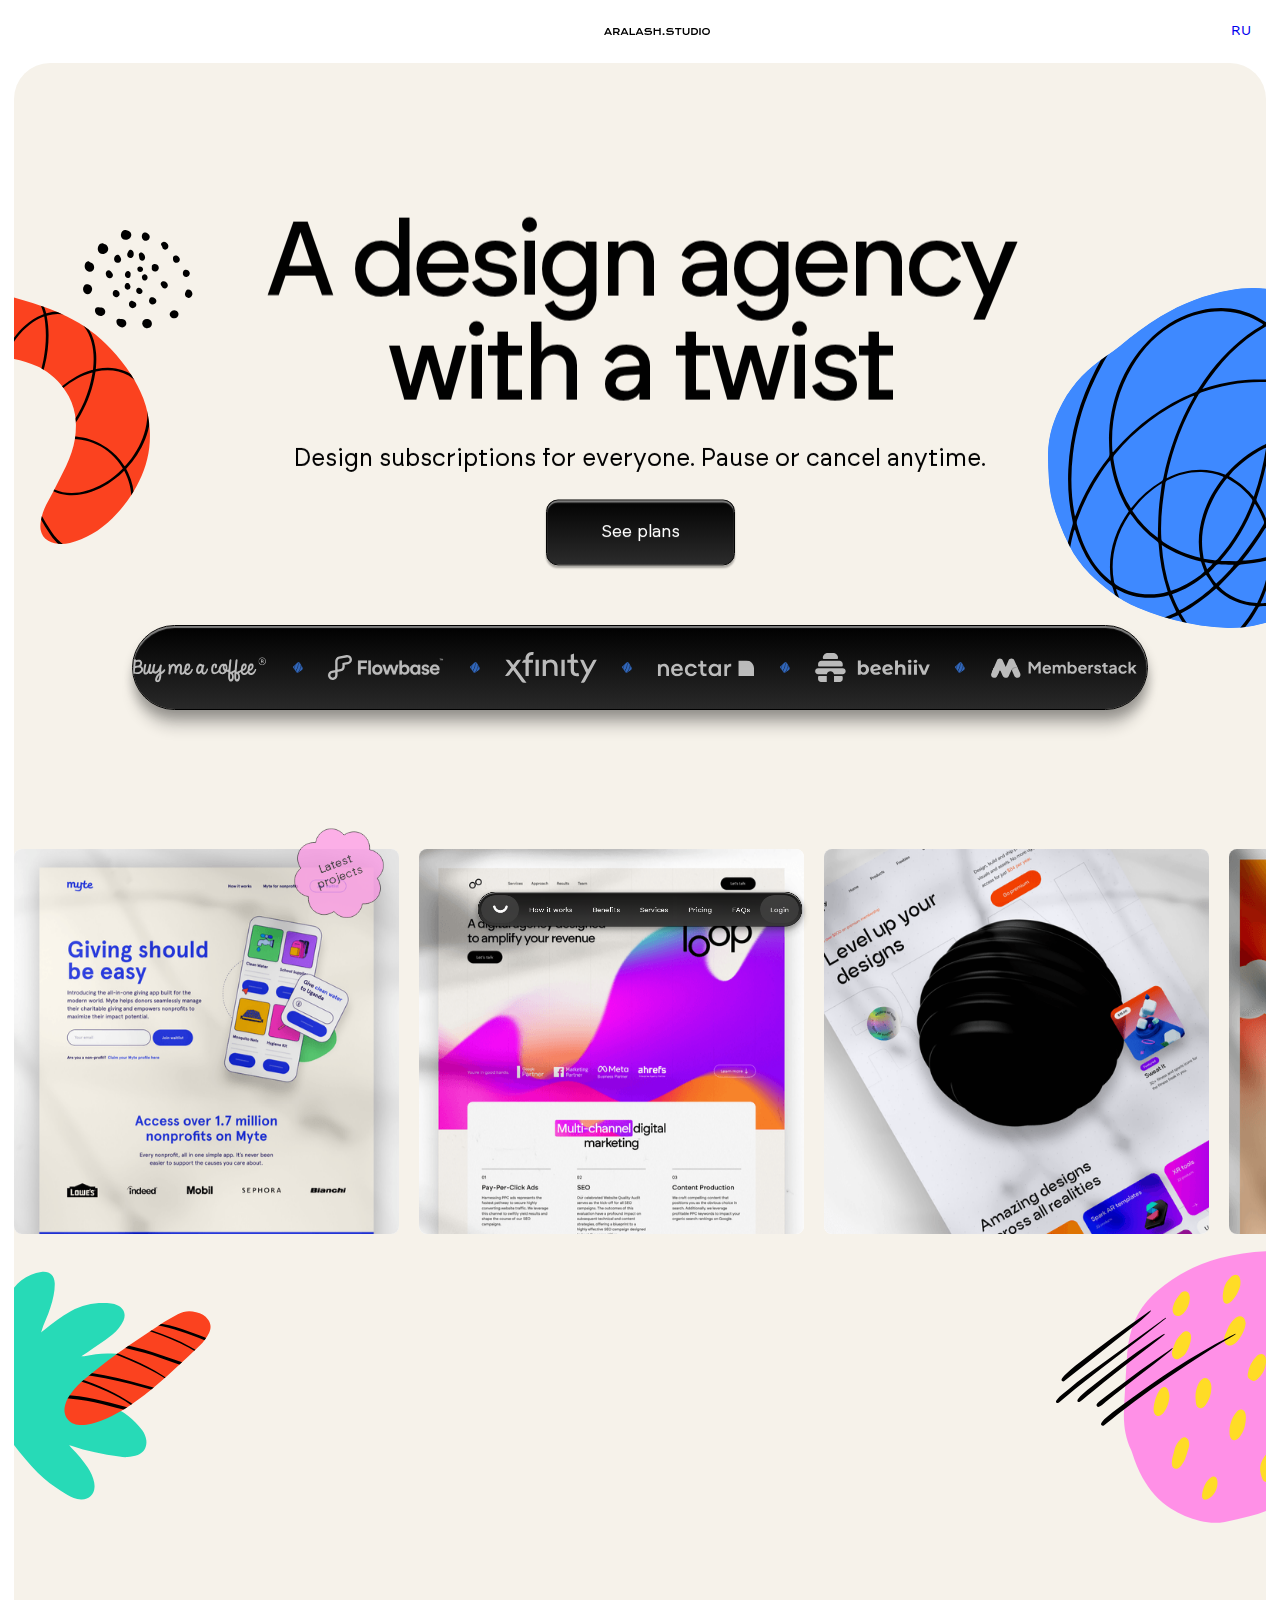
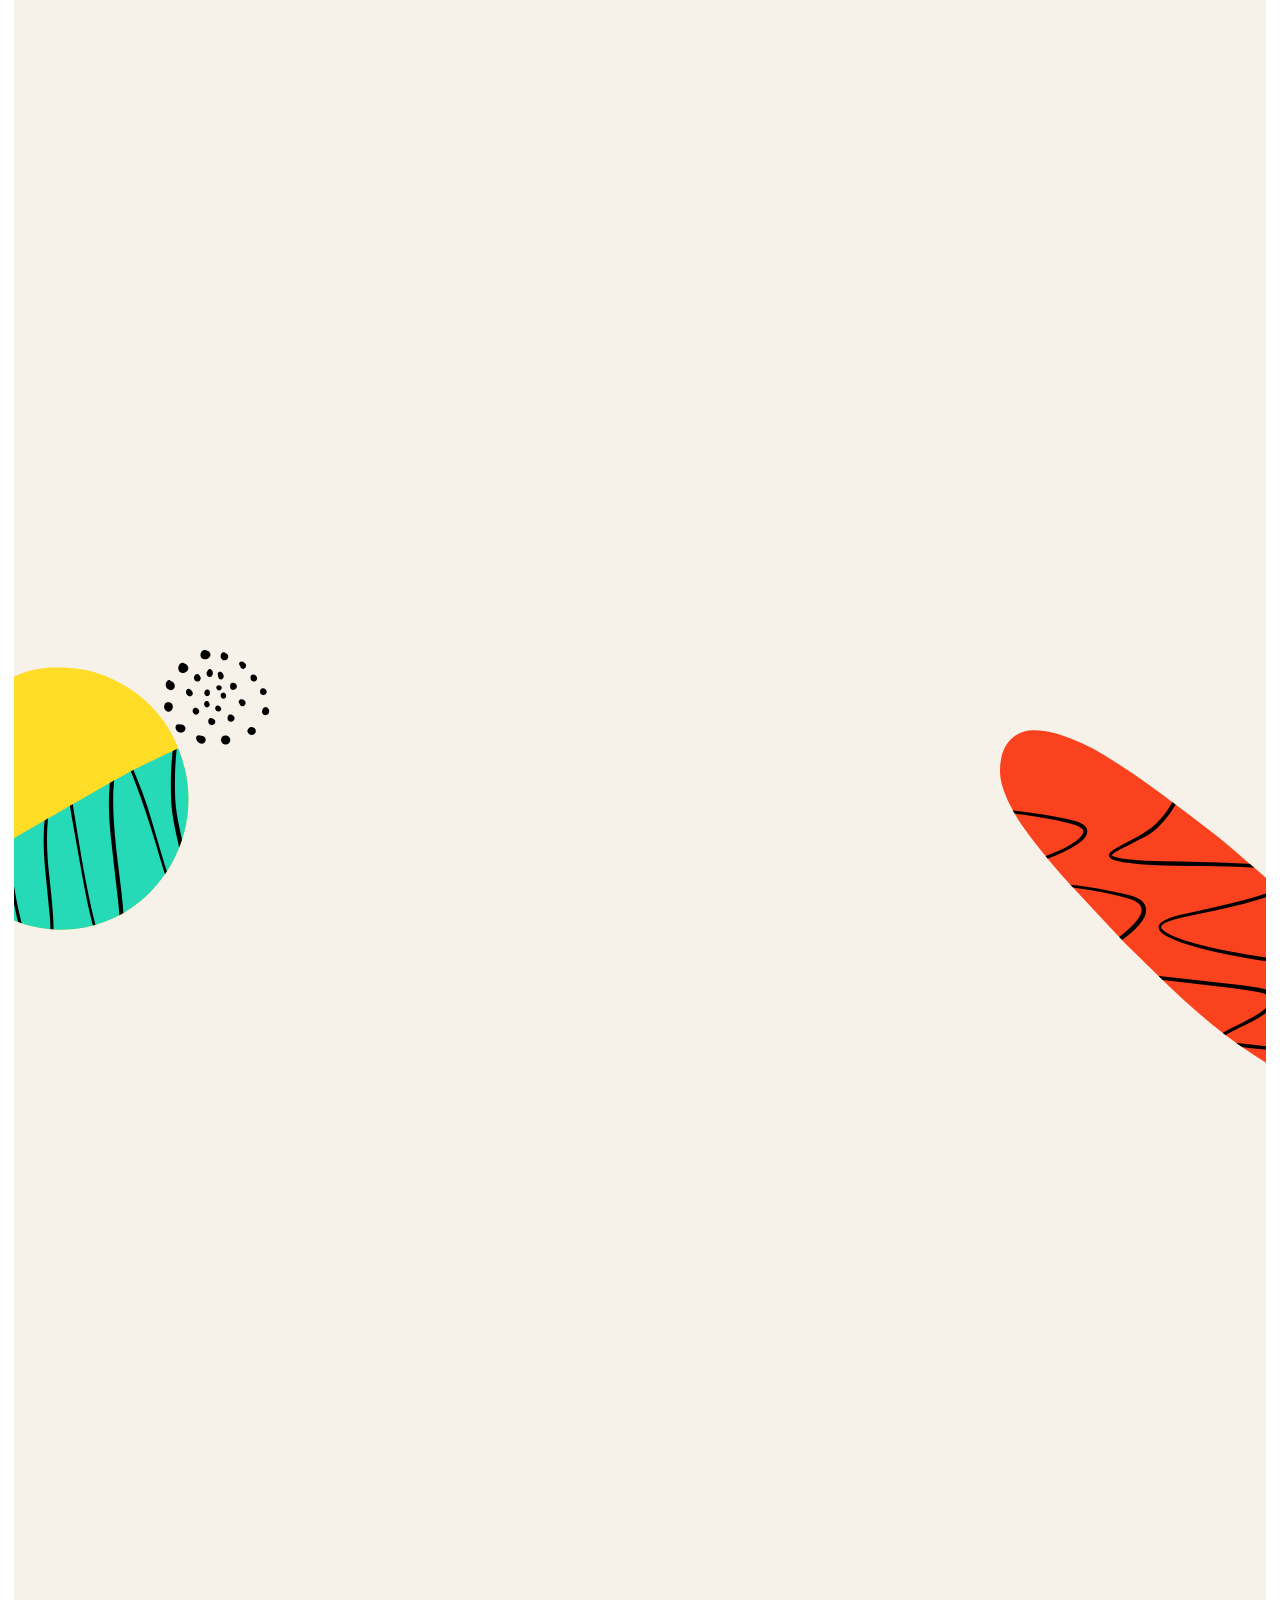
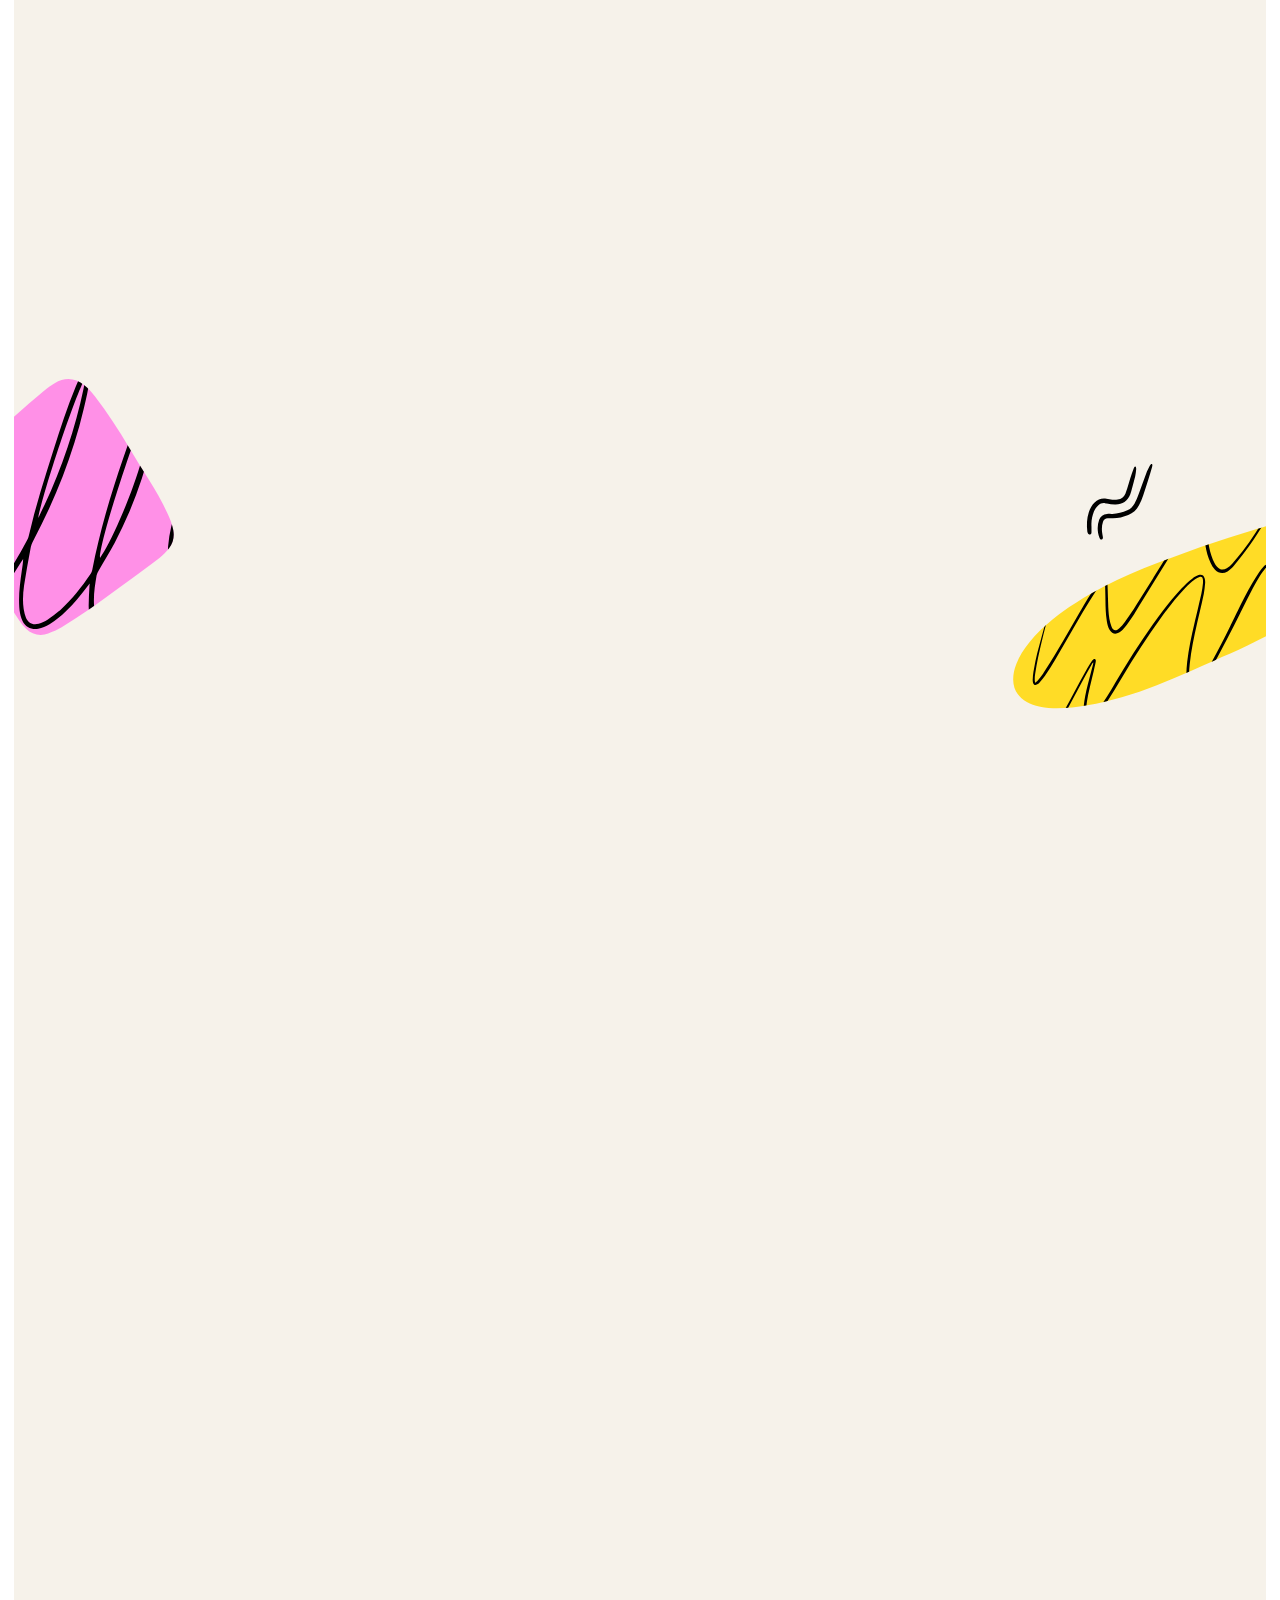
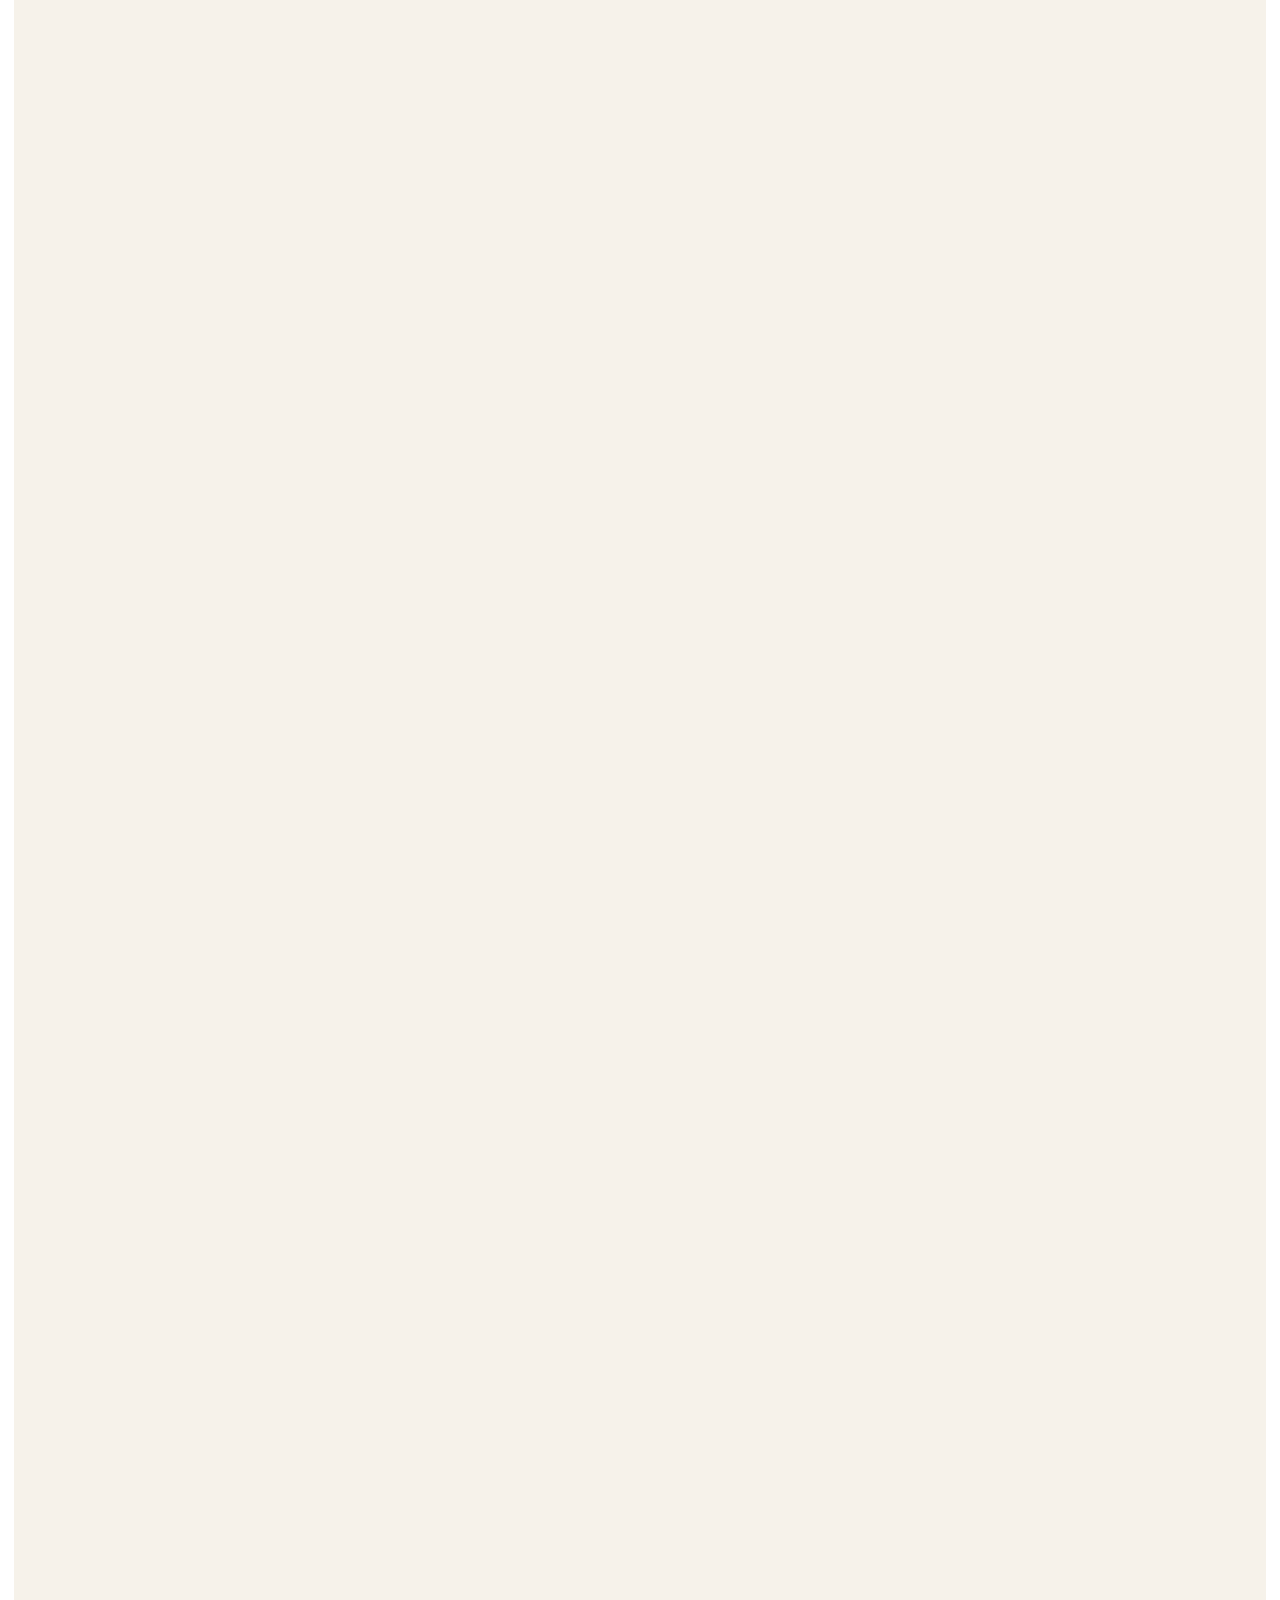
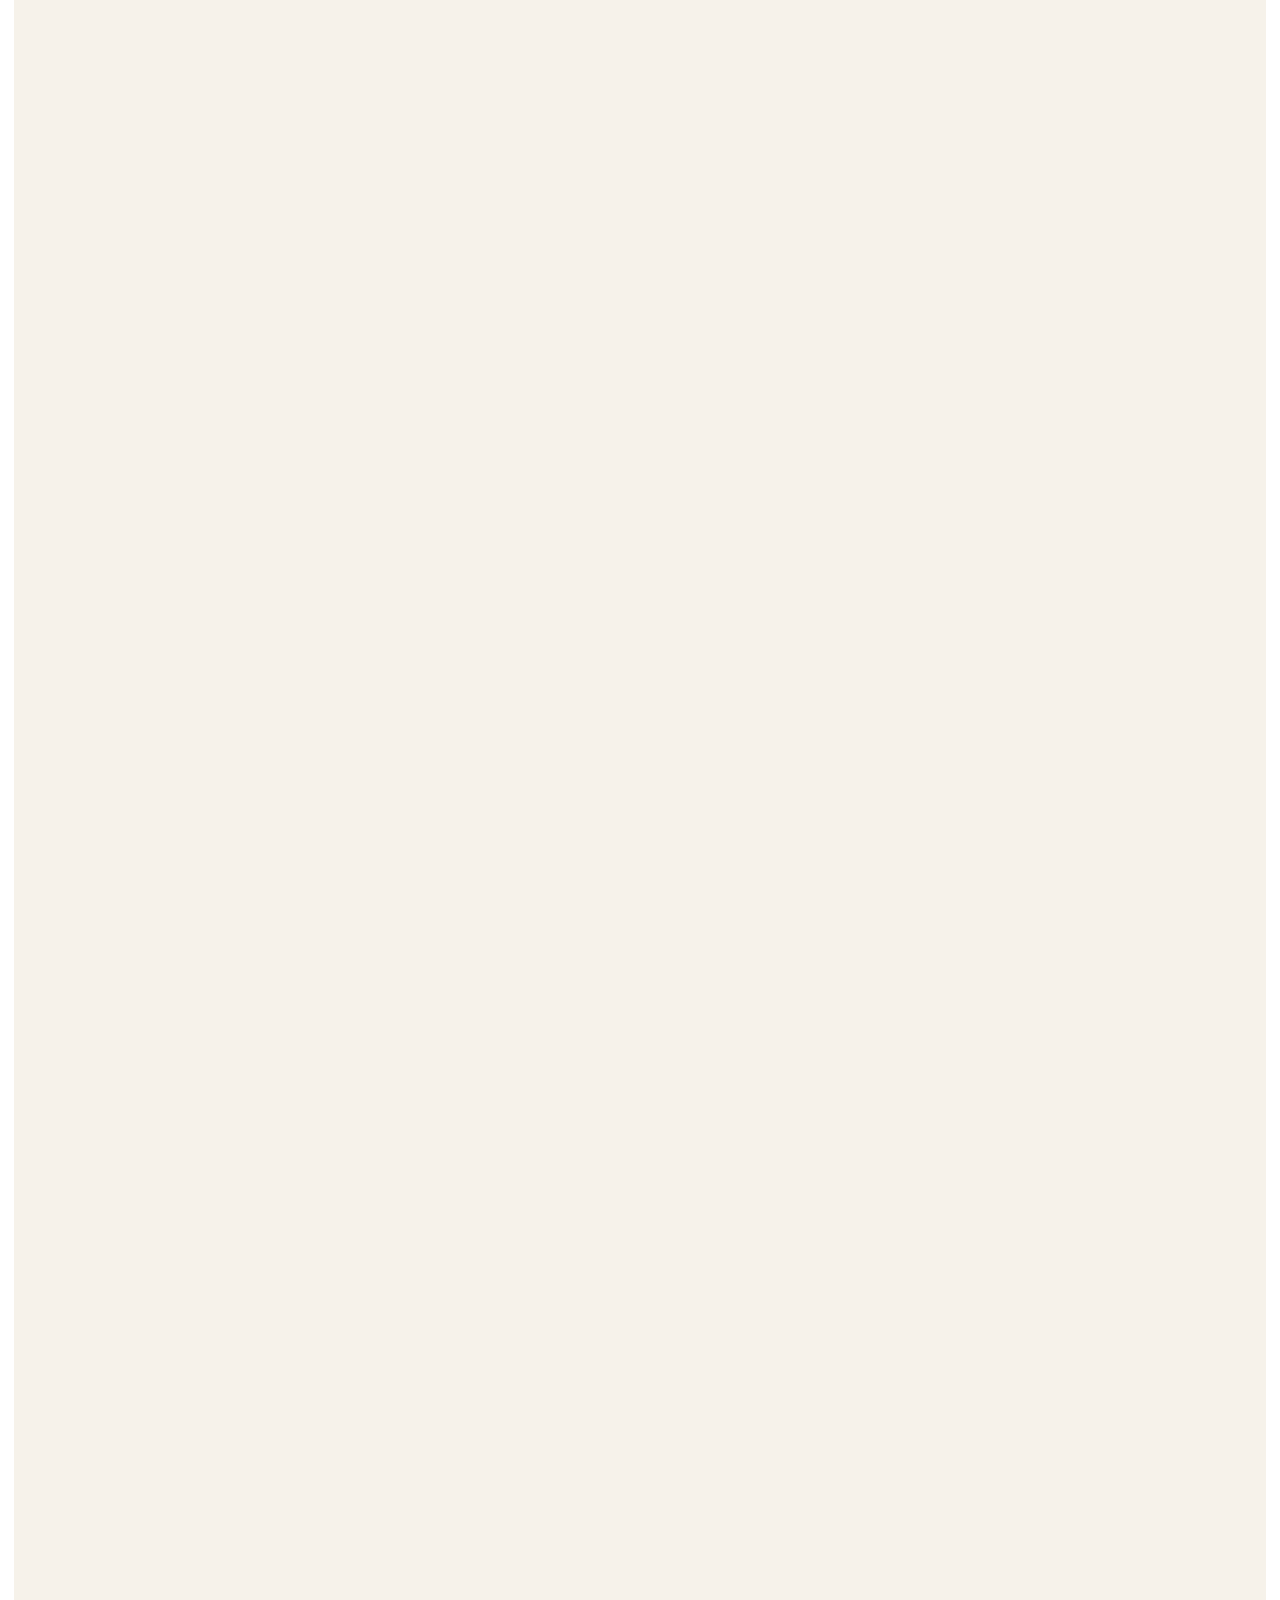
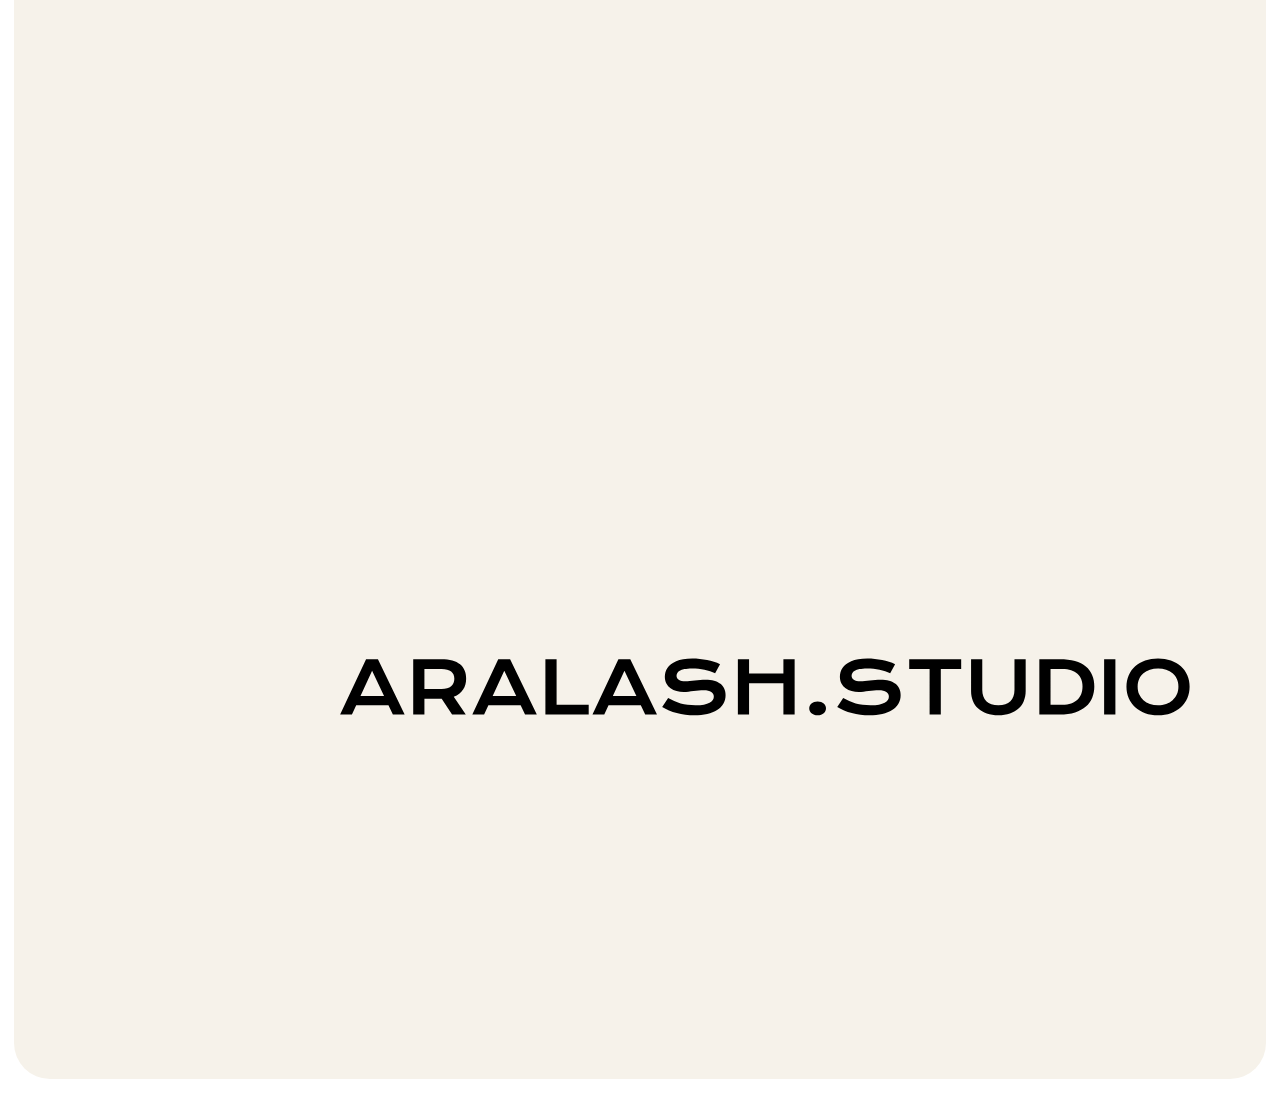
==== commit 99f36f0c: "new commit" ====
--- a/index.htm
+++ b/index.htm
@@ -113,7 +113,7 @@
         data-default-duration="0.8341674668578307" data-duration="0"></div><img
         src="5837424ae11409586f837994/660b1df31b8f4a633f003957_Group%201171274458.svg" loading="lazy" alt=""
         class="image-84">
-    </a>  <a class="lang" href="/index_ru.htm">RU</a></div>
+    </a>  <a class="lang" href="index_ru.htm">RU</a></div>
   <div class="site-wrapper">
     <div class="inner-frame">
       <div id="hero" class="hero">
